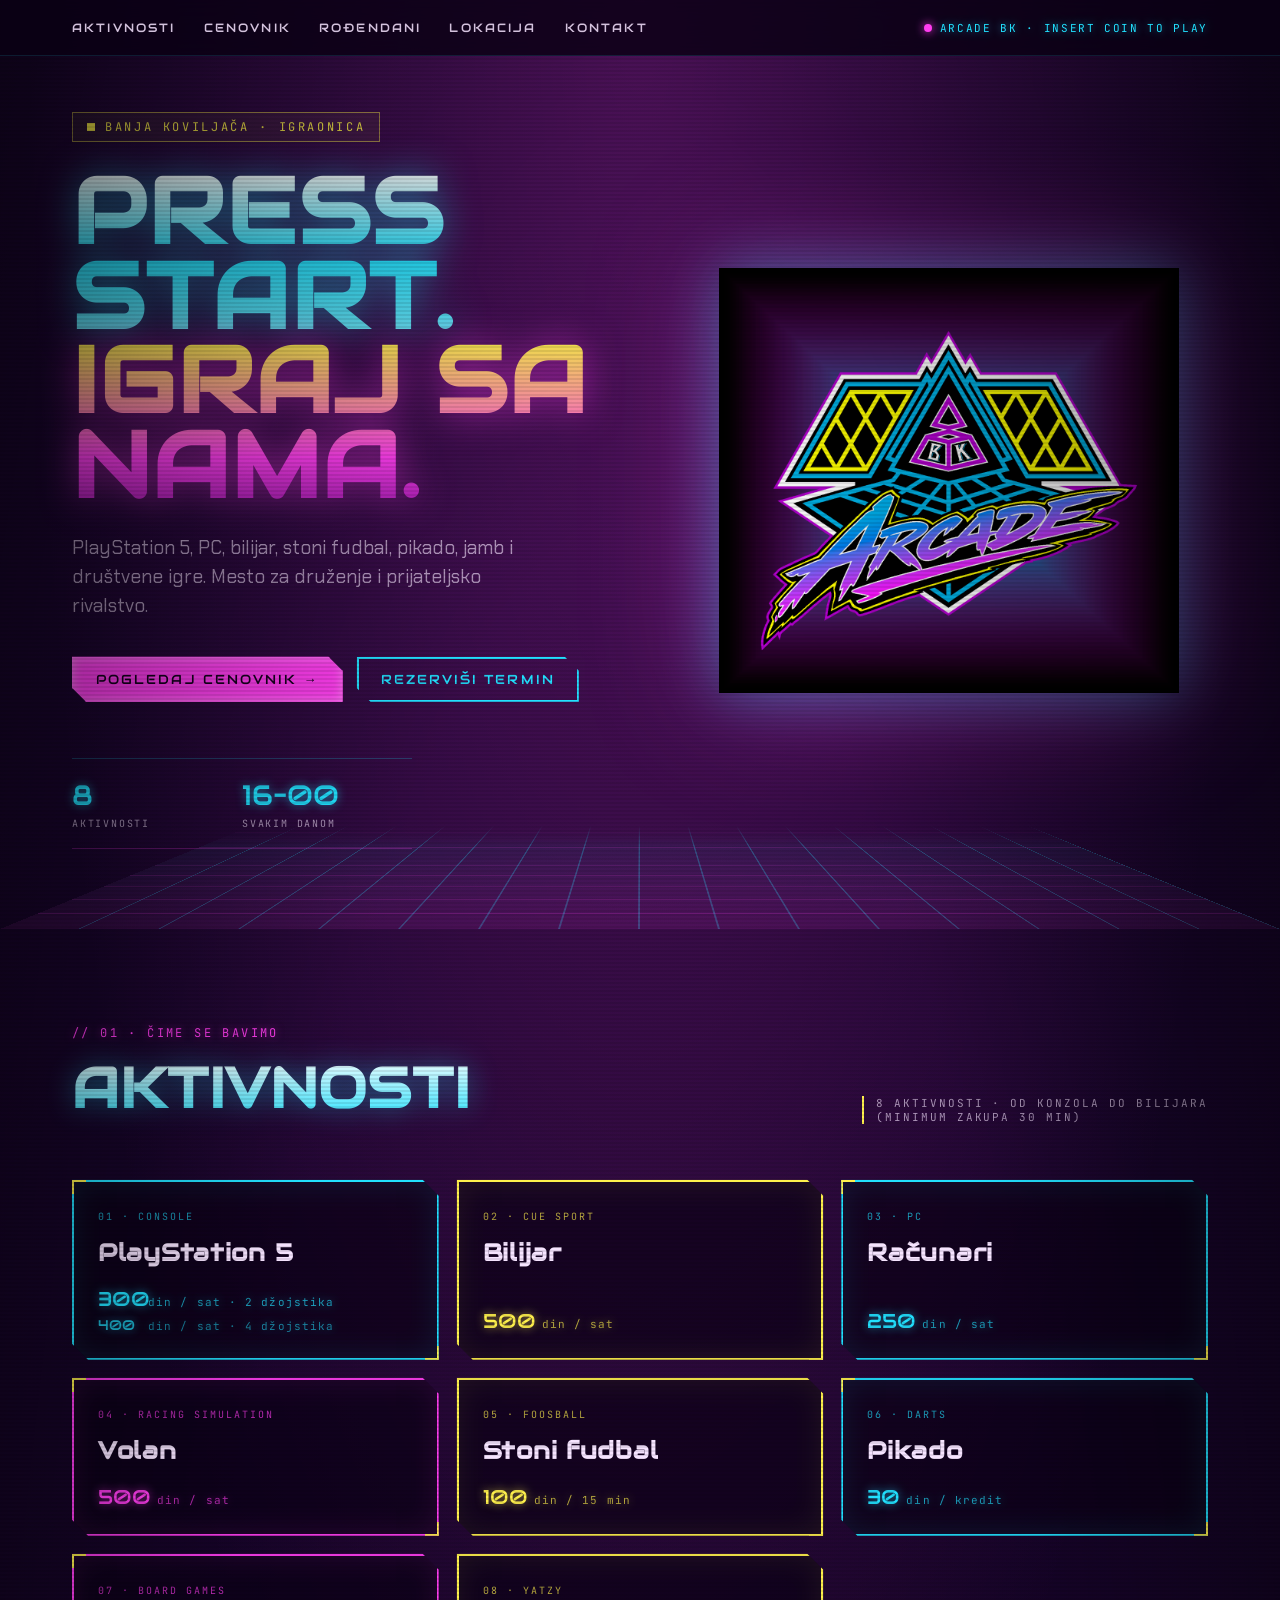
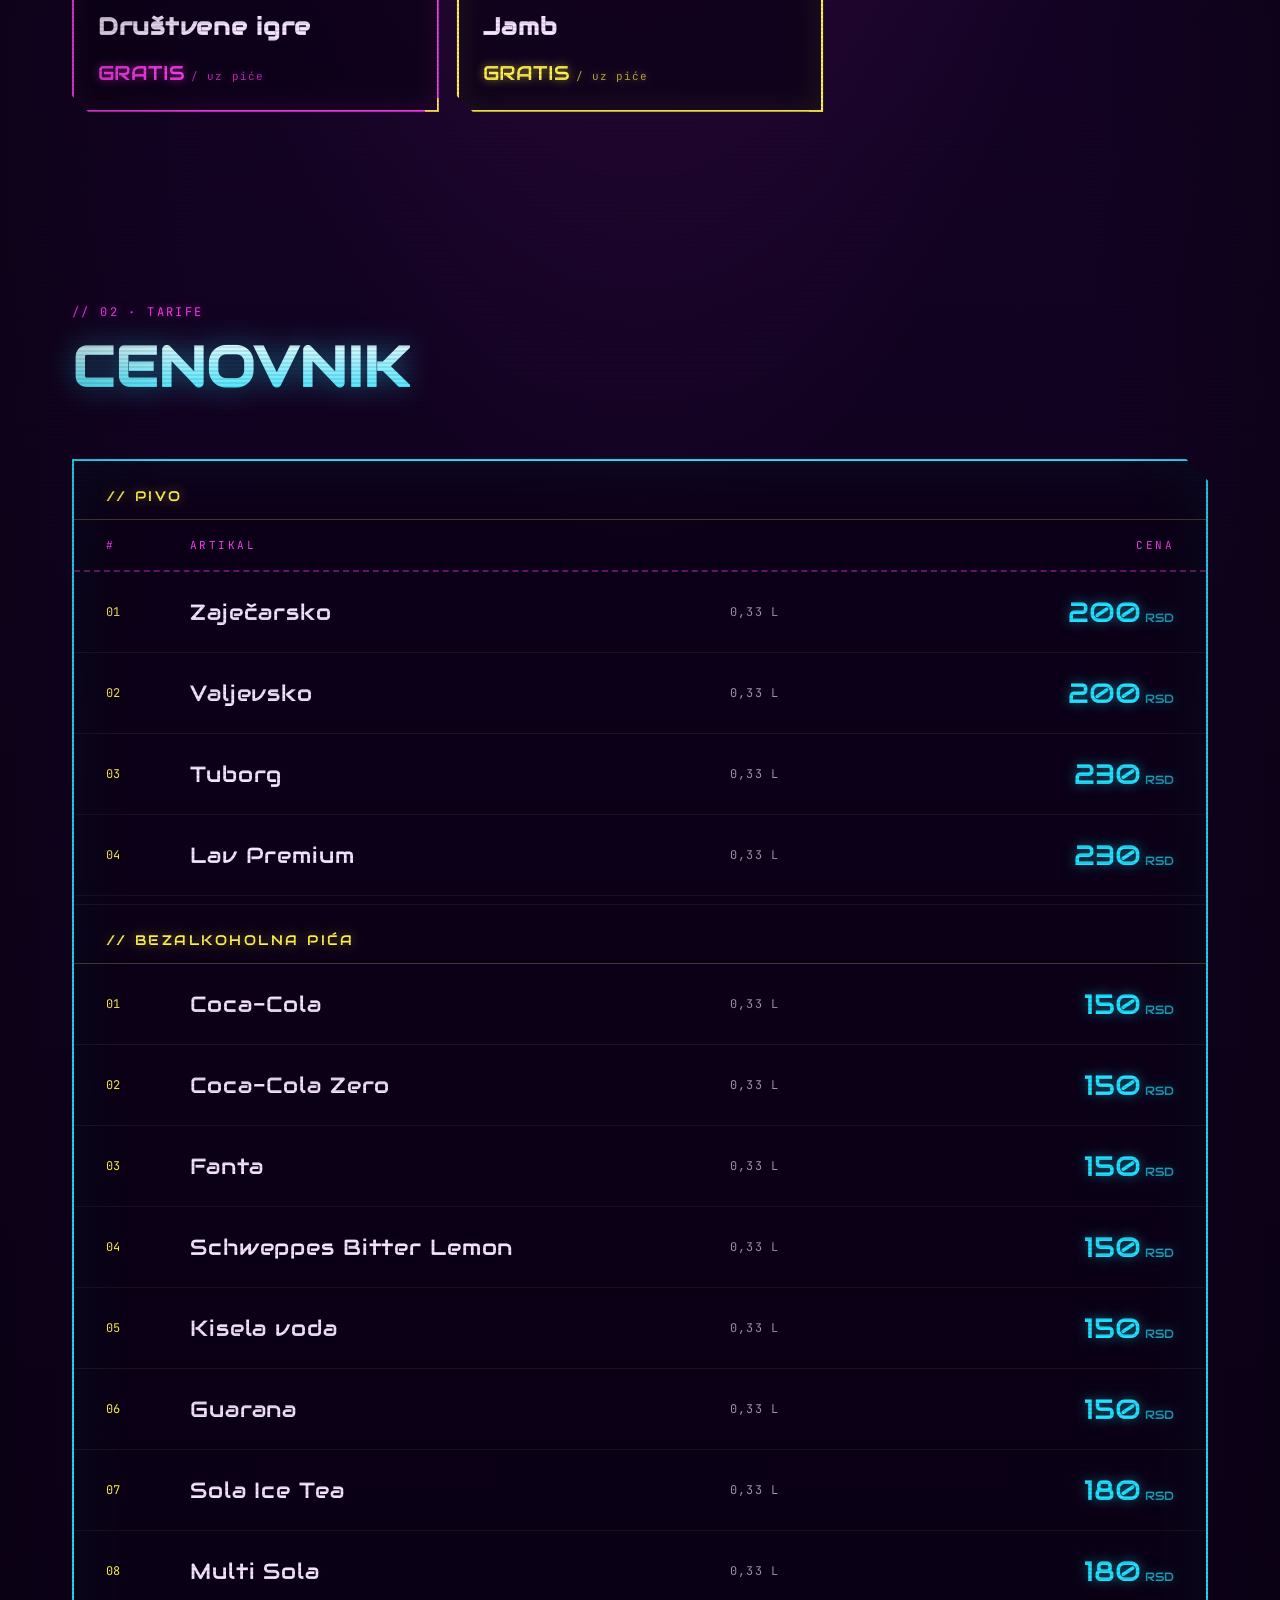
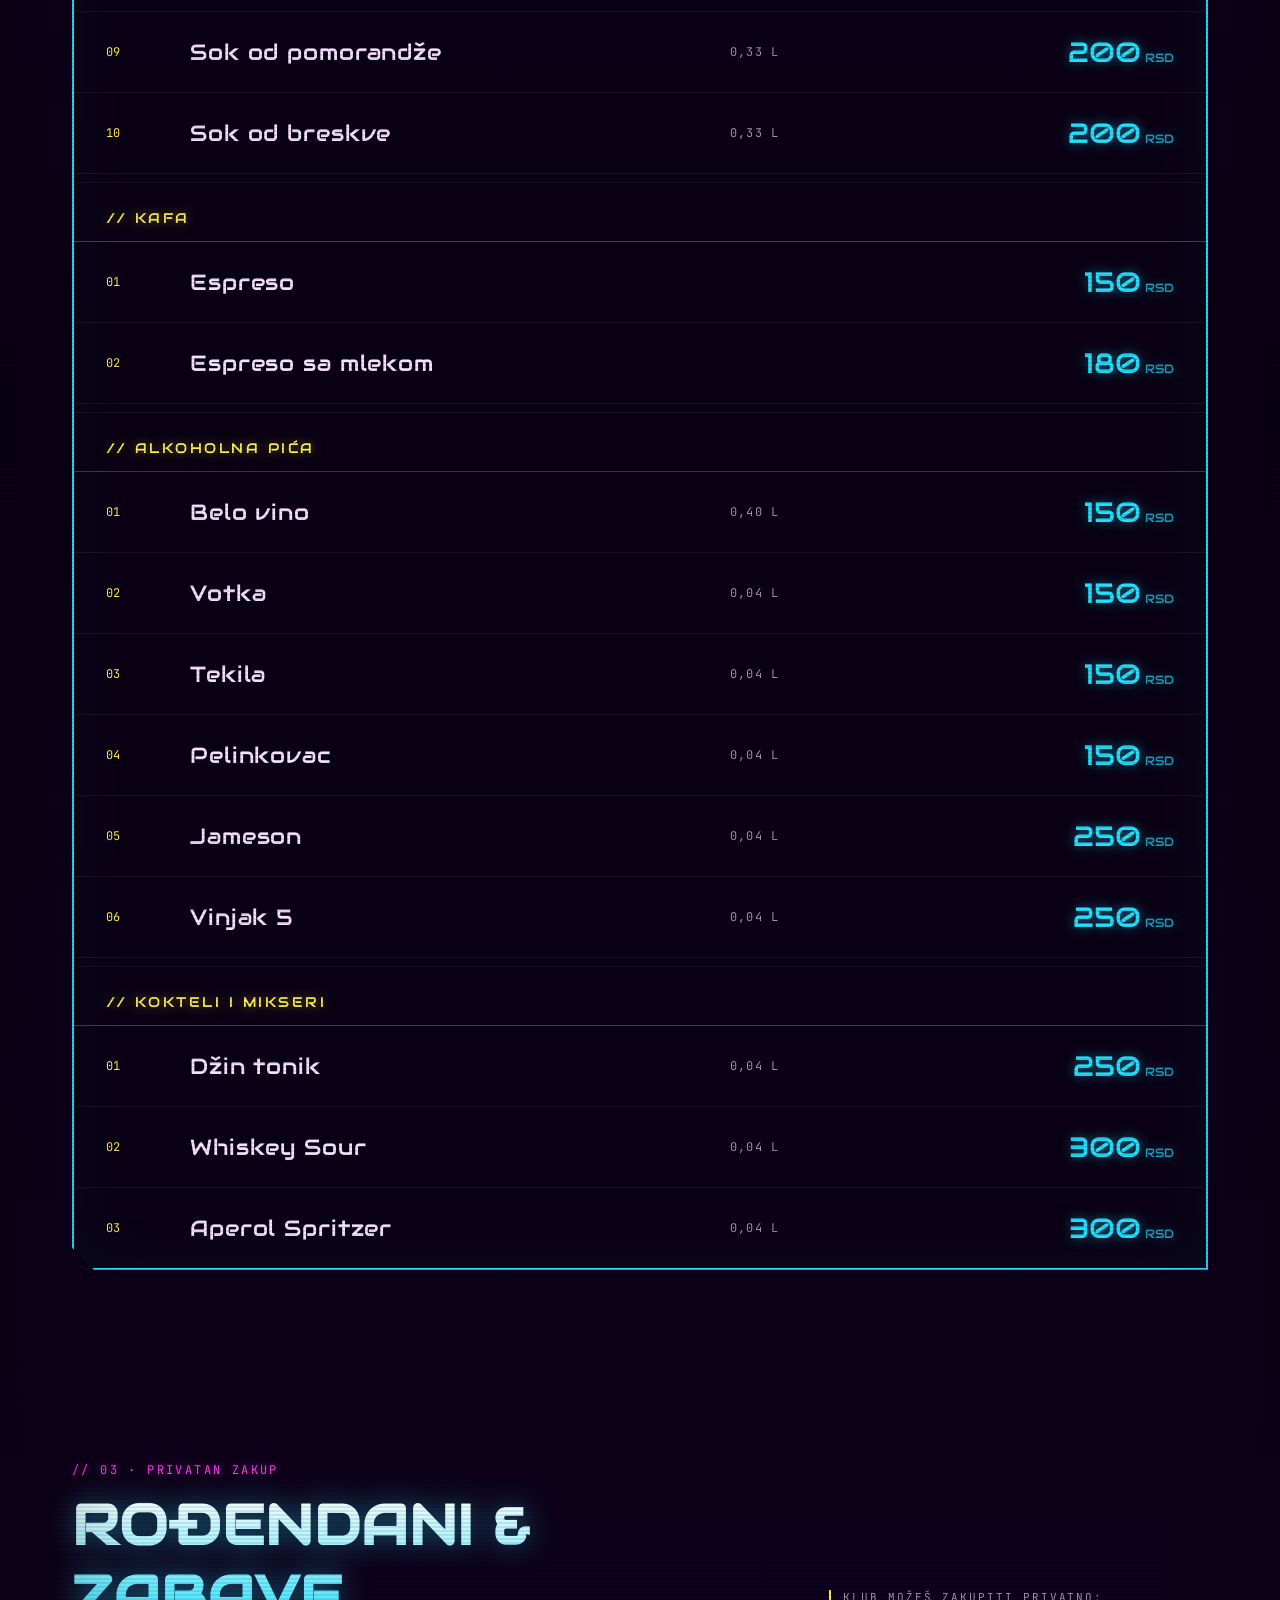
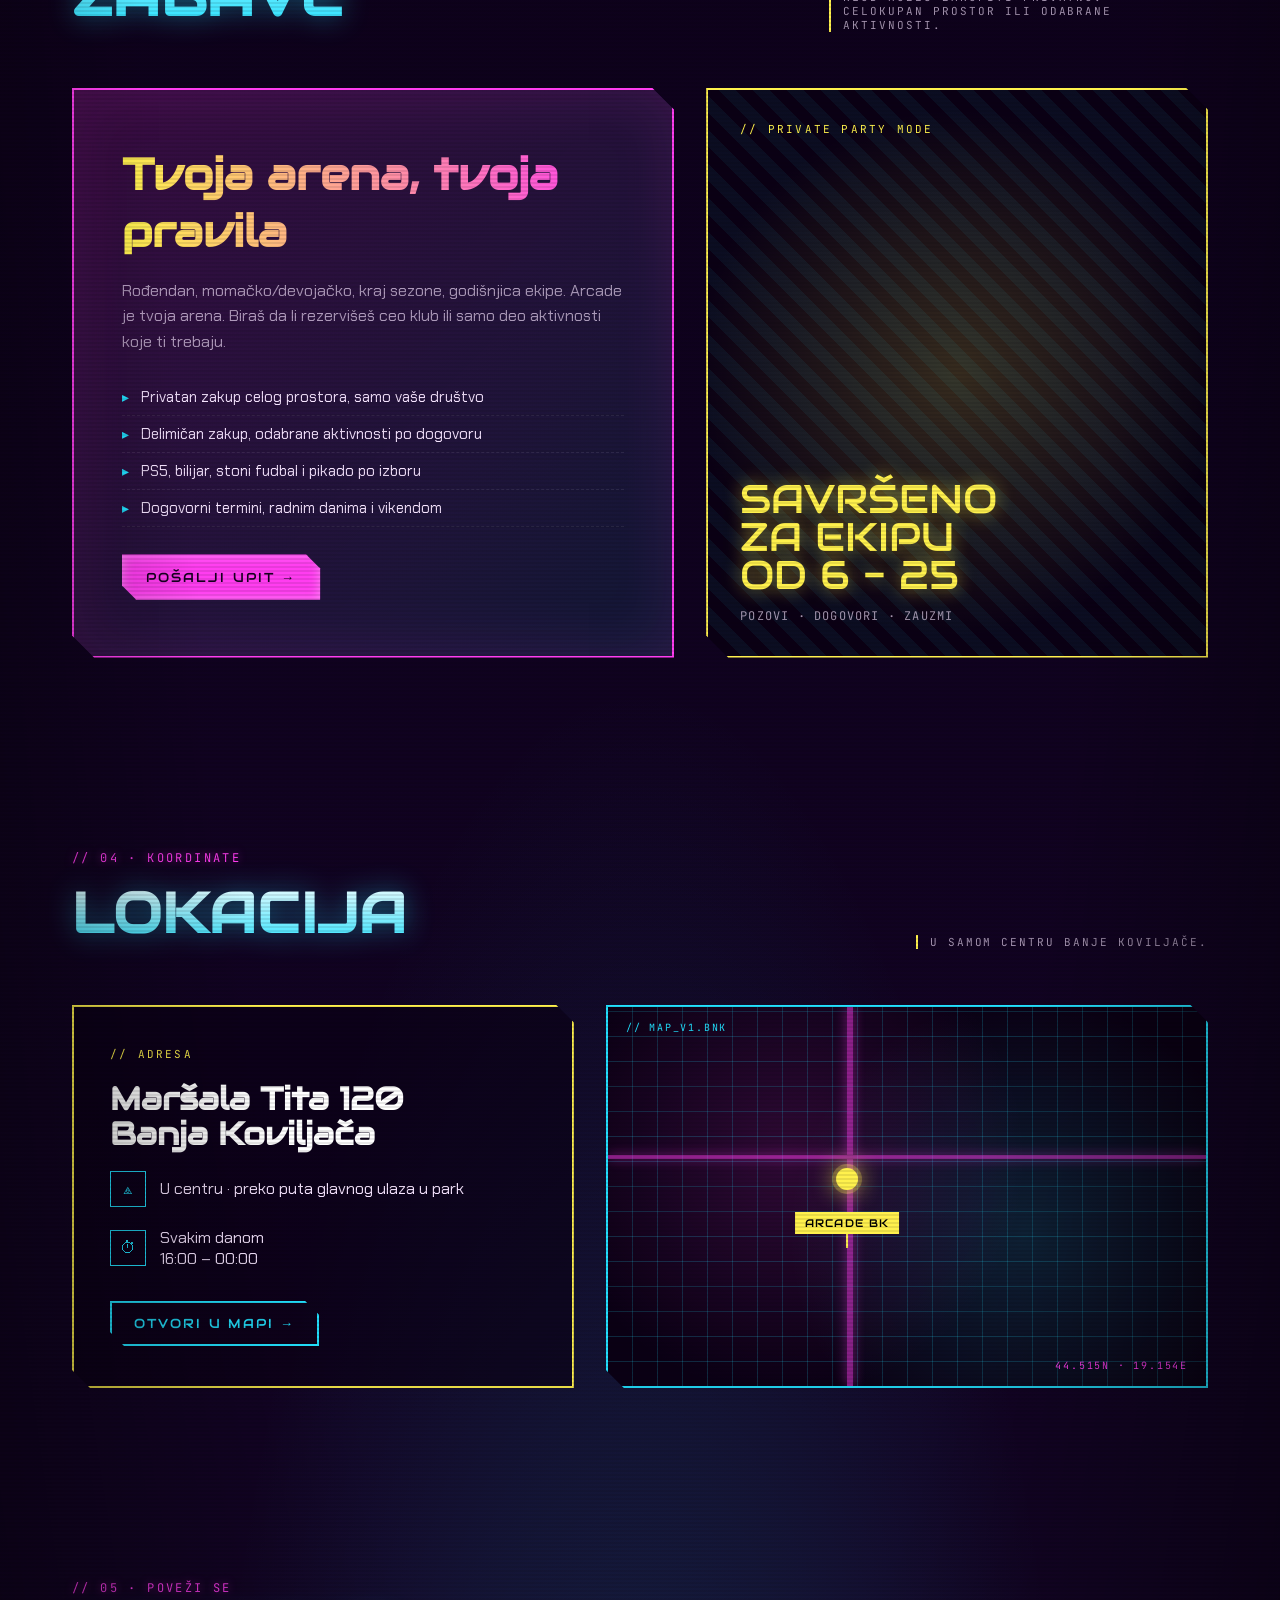
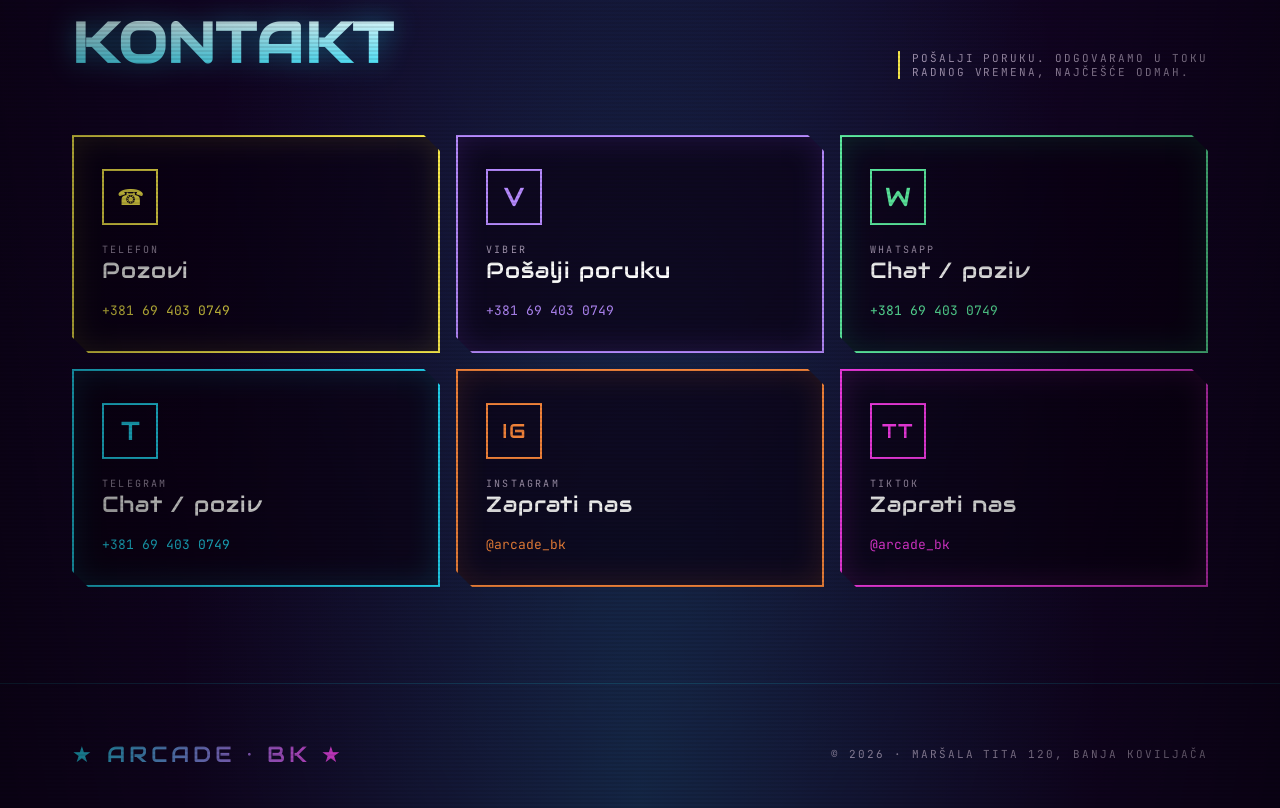
==== index.html @ 1542de02 "Promena na tablei cenovnik Vraceni prethodno skriveni <div>. Obirsan text iz diva." ====
<!doctype html>
<html lang="sr">
<head>
    <meta charset="utf-8">
    <title>Arcade BK · Klub i igraonica · Banja Koviljača</title>
    <meta name="viewport" content="width=device-width,initial-scale=1">
    <meta name="description" content="Arcade BK, klub i igraonica u Banji Koviljači. PlayStation 5, PC, bilijar, stoni fudbal, pikado, jamb i društvene igre. Maršala Tita 120.">
    <link rel="canonical" href="https://arcadebk.rs/">
    <link rel="icon" type="image/png" href="assets/logo.png">
    <meta property="og:type" content="website">
    <meta property="og:locale" content="sr_RS">
    <meta property="og:site_name" content="Arcade BK">
    <meta property="og:url" content="https://arcadebk.rs/">
    <meta property="og:title" content="Arcade BK · Klub i igraonica · Banja Koviljača">
    <meta property="og:description" content="Arcade BK, klub i igraonica u Banji Koviljači. PlayStation 5, PC, bilijar, stoni fudbal, pikado, jamb i društvene igre. Maršala Tita 120.">
    <meta property="og:image" content="https://arcadebk.rs/assets/og-preview.jpg">
    <meta property="og:image:width" content="1200">
    <meta property="og:image:height" content="630">
    <meta property="og:image:alt" content="Arcade BK logo na retrowave pozadini">
    <meta name="twitter:card" content="summary_large_image">
    <script type="application/ld+json">
    {
        "@context": "https://schema.org",
        "@type": "EntertainmentBusiness",
        "@id": "https://arcadebk.rs/#business",
        "name": "Arcade BK",
        "description": "Klub i igraonica u Banji Koviljači sa PlayStation 5 i PC računarima, bilijarom, stonim fudbalom, pikadom, jambom i društvenim igrama.",
        "url": "https://arcadebk.rs/",
        "logo": "https://arcadebk.rs/assets/logo.png",
        "image": "https://arcadebk.rs/assets/logo.png",
        "telephone": "+381694030749",
        "currenciesAccepted": "RSD",
        "address": {
            "@type": "PostalAddress",
            "streetAddress": "Maršala Tita 120",
            "addressLocality": "Banja Koviljača",
            "addressCountry": "RS"
        },
        "openingHoursSpecification": {
            "@type": "OpeningHoursSpecification",
            "dayOfWeek": [
                "Monday",
                "Tuesday",
                "Wednesday",
                "Thursday",
                "Friday",
                "Saturday",
                "Sunday"
            ],
            "opens": "16:00",
            "closes": "00:00"
        },
        "hasMap": "https://maps.google.com/?q=Maršala+Tita+120,+Banja+Koviljača,+Srbija",
        "sameAs": [
            "https://www.instagram.com/arcade_bk/",
            "https://www.tiktok.com/@arcade_bk"
        ]
    }
    </script>
    <link rel="preconnect" href="https://fonts.googleapis.com">
    <link rel="preconnect" href="https://fonts.gstatic.com" crossorigin>
    <link href="https://fonts.googleapis.com/css2?family=Audiowide&family=Chakra+Petch:wght@400;500;600;700&family=JetBrains+Mono:wght@400;500;600&display=swap" rel="stylesheet">
    <link rel="stylesheet" href="styles.css">
</head>
<body>

<div class="topbar">
    <nav class="nav">
        <a href="#aktivnosti">Aktivnosti</a>
        <a href="#cenovnik">Cenovnik</a>
        <a href="#rodjendani">Rođendani</a>
        <a href="#lokacija">Lokacija</a>
        <a href="#kontakt">Kontakt</a>
    </nav>
    <div class="ticker"><span class="dot"></span>ARCADE BK · INSERT COIN TO PLAY</div>
</div>

<!-- HERO -->
<section class="hero">
    <div class="hero-grid"></div>

    <div class="hero-copy">
        <div class="eyebrow"><span class="blink"></span>Banja Koviljača · Igraonica</div>
        <h1 class="hero-title">
            <span class="l1">Press start.</span>
            <span class="l2">Igraj sa nama.</span>
        </h1>
        <p class="hero-sub">
            PlayStation 5, PC, bilijar, stoni fudbal, pikado, jamb i društvene igre. Mesto za druženje i prijateljsko rivalstvo.
        </p>
        <div class="cta-row">
            <a href="#cenovnik" class="btn btn-primary">Pogledaj cenovnik →</a>
            <a href="#kontakt" class="btn btn-ghost">Rezerviši termin</a>
        </div>
        <div class="hero-stats">
            <div>
                <div class="stat-num">8</div>
                <div class="stat-lbl">Aktivnosti</div>
            </div>
            <div>
                <div class="stat-num">16–00</div>
                <div class="stat-lbl">Svakim danom</div>
            </div>
        </div>
    </div>

    <div class="hero-logo-wrap">
        <img src="assets/logo.png" alt="Arcade BK">
    </div>
</section>

<!-- AKTIVNOSTI -->
<section class="section" id="aktivnosti">
    <div class="section-head">
        <div>
            <div class="section-num">// 01 · ČIME SE BAVIMO</div>
            <h2 class="section-title">Aktivnosti</h2>
        </div>
        <div class="section-tag">
            8 aktivnosti · od konzola do bilijara<br>(minimum zakupa 30 min)
        </div>
    </div>

    <div class="activities">
        <div class="act-card cyan span-4">
            <span class="cor cor-tl"></span><span class="cor cor-br"></span>
            <div>
                <div class="badge">01 · Console</div>
                <h3>PlayStation 5</h3>
            </div>
            <div class="price price-options">
                <div><span class="amount">300</span><span class="cur">din / sat · 2 džojstika</span></div>
                <div class="alt"><span class="amount">400</span><span class="cur">din / sat · 4 džojstika</span></div>
            </div>
        </div>

        <div class="act-card yellow span-4">
            <span class="cor cor-tl"></span><span class="cor cor-br"></span>
            <div>
                <div class="badge">02 · Cue sport</div>
                <h3>Bilijar</h3>
            </div>
            <div class="price"><span>500</span><span class="cur">din / sat</span></div>
        </div>

        <div class="act-card cyan span-4">
            <span class="cor cor-tl"></span><span class="cor cor-br"></span>
            <div>
                <div class="badge">03 · PC</div>
                <h3>Računari</h3>
            </div>
            <div class="price"><span>250</span><span class="cur">din / sat</span></div>
        </div>

        <div class="act-card magenta span-4">
            <span class="cor cor-tl"></span><span class="cor cor-br"></span>
            <div>
                <div class="badge">04 · Racing simulation</div>
                <h3>Volan</h3>
            </div>
            <div class="price"><span>500</span><span class="cur">din / sat</span></div>
        </div>

        <div class="act-card yellow span-4">
            <span class="cor cor-tl"></span><span class="cor cor-br"></span>
            <div>
                <div class="badge">05 · Foosball</div>
                <h3>Stoni fudbal</h3>
            </div>
            <div class="price"><span>100</span><span class="cur">din / 15 min</span></div>
        </div>

        <div class="act-card cyan span-4">
            <span class="cor cor-tl"></span><span class="cor cor-br"></span>
            <div>
                <div class="badge">06 · Darts</div>
                <h3>Pikado</h3>
            </div>
            <div class="price"><span>30</span><span class="cur">din / kredit</span></div>
        </div>

        <div class="act-card magenta span-4">
            <span class="cor cor-tl"></span><span class="cor cor-br"></span>
            <div>
                <div class="badge">07 · Board games</div>
                <h3>Društvene igre</h3>
            </div>
            <div class="price"><span>GRATIS</span><span class="cur">/ uz piće</span></div>
        </div>

        <div class="act-card yellow span-4">
            <span class="cor cor-tl"></span><span class="cor cor-br"></span>
            <div>
                <div class="badge">08 · Yatzy</div>
                <h3>Jamb</h3>
            </div>
            <div class="price"><span>GRATIS</span><span class="cur">/ uz piće</span></div>
        </div>
    </div>
</section>

<!-- CENOVNIK -->
<section class="section" id="cenovnik">
    <div class="section-head">
        <div>
            <div class="section-num">// 02 · TARIFE</div>
            <h2 class="section-title">Cenovnik</h2>
        </div>
    </div>

    <div class="pricelist">
        <div class="pl-group">// PIVO</div>
        <div class="pl-header">
            <div>#</div>
            <div>Artikal</div>
            <div></div>
            <div style="text-align:right">Cena</div>
        </div>
        <div class="pl-row">
            <div class="pl-id">01</div>
            <div class="pl-name">Zaječarsko</div>
            <div class="pl-meta">0,33 l</div>
            <div class="pl-price">200<span class="cur">RSD</span></div>
        </div>
        <div class="pl-row">
            <div class="pl-id">02</div>
            <div class="pl-name">Valjevsko</div>
            <div class="pl-meta">0,33 l</div>
            <div class="pl-price">200<span class="cur">RSD</span></div>
        </div>
        <div class="pl-row">
            <div class="pl-id">03</div>
            <div class="pl-name">Tuborg</div>
            <div class="pl-meta">0,33 l</div>
            <div class="pl-price">230<span class="cur">RSD</span></div>
        </div>
        <div class="pl-row">
            <div class="pl-id">04</div>
            <div class="pl-name">Lav Premium</div>
            <div class="pl-meta">0,33 l</div>
            <div class="pl-price">230<span class="cur">RSD</span></div>
        </div>

        <div class="pl-group">// BEZALKOHOLNA PIĆA</div>
        <div class="pl-row">
            <div class="pl-id">01</div>
            <div class="pl-name">Coca-Cola</div>
            <div class="pl-meta">0,33 l</div>
            <div class="pl-price">150<span class="cur">RSD</span></div>
        </div>
        <div class="pl-row">
            <div class="pl-id">02</div>
            <div class="pl-name">Coca-Cola Zero</div>
            <div class="pl-meta">0,33 l</div>
            <div class="pl-price">150<span class="cur">RSD</span></div>
        </div>
        <div class="pl-row">
            <div class="pl-id">03</div>
            <div class="pl-name">Fanta</div>
            <div class="pl-meta">0,33 l</div>
            <div class="pl-price">150<span class="cur">RSD</span></div>
        </div>
        <div class="pl-row">
            <div class="pl-id">04</div>
            <div class="pl-name">Schweppes Bitter Lemon</div>
            <div class="pl-meta">0,33 l</div>
            <div class="pl-price">150<span class="cur">RSD</span></div>
        </div>
        <div class="pl-row">
            <div class="pl-id">05</div>
            <div class="pl-name">Kisela voda</div>
            <div class="pl-meta">0,33 l</div>
            <div class="pl-price">150<span class="cur">RSD</span></div>
        </div>
        <div class="pl-row">
            <div class="pl-id">06</div>
            <div class="pl-name">Guarana</div>
            <div class="pl-meta">0,33 l</div>
            <div class="pl-price">150<span class="cur">RSD</span></div>
        </div>
        <div class="pl-row">
            <div class="pl-id">07</div>
            <div class="pl-name">Sola Ice Tea</div>
            <div class="pl-meta">0,33 l</div>
            <div class="pl-price">180<span class="cur">RSD</span></div>
        </div>
        <div class="pl-row">
            <div class="pl-id">08</div>
            <div class="pl-name">Multi Sola</div>
            <div class="pl-meta">0,33 l</div>
            <div class="pl-price">180<span class="cur">RSD</span></div>
        </div>
        <div class="pl-row">
            <div class="pl-id">09</div>
            <div class="pl-name">Sok od pomorandže</div>
            <div class="pl-meta">0,33 l</div>
            <div class="pl-price">200<span class="cur">RSD</span></div>
        </div>
        <div class="pl-row">
            <div class="pl-id">10</div>
            <div class="pl-name">Sok od breskve</div>
            <div class="pl-meta">0,33 l</div>
            <div class="pl-price">200<span class="cur">RSD</span></div>
        </div>

        <div class="pl-group">// KAFA</div>
        <div class="pl-row">
            <div class="pl-id">01</div>
            <div class="pl-name">Espreso</div>
            <div class="pl-meta"></div>
            <div class="pl-price">150<span class="cur">RSD</span></div>
        </div>
        <div class="pl-row">
            <div class="pl-id">02</div>
            <div class="pl-name">Espreso sa mlekom</div>
            <div class="pl-meta"></div>
            <div class="pl-price">180<span class="cur">RSD</span></div>
        </div>

        <div class="pl-group">// ALKOHOLNA PIĆA</div>
        <div class="pl-row">
            <div class="pl-id">01</div>
            <div class="pl-name">Belo vino</div>
            <div class="pl-meta">0,40 L</div>
            <div class="pl-price">150<span class="cur">RSD</span></div>
        </div>
        <div class="pl-row">
            <div class="pl-id">02</div>
            <div class="pl-name">Votka</div>
            <div class="pl-meta">0,04 L</div>
            <div class="pl-price">150<span class="cur">RSD</span></div>
        </div>
        <div class="pl-row">
            <div class="pl-id">03</div>
            <div class="pl-name">Tekila</div>
            <div class="pl-meta">0,04 L</div>
            <div class="pl-price">150<span class="cur">RSD</span></div>
        </div>
        <div class="pl-row">
            <div class="pl-id">04</div>
            <div class="pl-name">Pelinkovac</div>
            <div class="pl-meta">0,04 L</div>
            <div class="pl-price">150<span class="cur">RSD</span></div>
        </div>
        <div class="pl-row">
            <div class="pl-id">05</div>
            <div class="pl-name">Jameson</div>
            <div class="pl-meta">0,04 L</div>
            <div class="pl-price">250<span class="cur">RSD</span></div>
        </div>
        <div class="pl-row">
            <div class="pl-id">06</div>
            <div class="pl-name">Vinjak 5</div>
            <div class="pl-meta">0,04 L</div>
            <div class="pl-price">250<span class="cur">RSD</span></div>
        </div>

        <div class="pl-group">// KOKTELI I MIKSERI</div>
        <div class="pl-row">
            <div class="pl-id">01</div>
            <div class="pl-name">Džin tonik</div>
            <div class="pl-meta">0,04 L</div>
            <div class="pl-price">250<span class="cur">RSD</span></div>
        </div>
        <div class="pl-row">
            <div class="pl-id">02</div>
            <div class="pl-name">Whiskey Sour</div>
            <div class="pl-meta">0,04 L</div>
            <div class="pl-price">300<span class="cur">RSD</span></div>
        </div>
        <div class="pl-row">
            <div class="pl-id">03</div>
            <div class="pl-name">Aperol Spritzer</div>
            <div class="pl-meta">0,04 L</div>
            <div class="pl-price">300<span class="cur">RSD</span></div>
        </div>
    </div>
</section>

<!-- ROĐENDANI -->
<section class="section" id="rodjendani">
    <div class="section-head">
        <div>
            <div class="section-num">// 03 · PRIVATAN ZAKUP</div>
            <h2 class="section-title">Rođendani &amp; zabave</h2>
        </div>
        <div class="section-tag">
            Klub možeš zakupiti privatno:<br>celokupan prostor ili odabrane aktivnosti.
        </div>
    </div>

    <div class="bday">
        <div class="bday-card">
            <h3>Tvoja arena, tvoja pravila</h3>
            <p>
                Rođendan, momačko/devojačko, kraj sezone, godišnjica ekipe. Arcade je tvoja arena. Biraš da li rezervišeš ceo klub ili samo deo aktivnosti koje ti trebaju.
            </p>
            <ul>
                <li>Privatan zakup celog prostora, samo vaše društvo</li>
                <li>Delimičan zakup, odabrane aktivnosti po dogovoru</li>
                <li>PS5, bilijar, stoni fudbal i pikado po izboru</li>
                <li>Dogovorni termini, radnim danima i vikendom</li>
            </ul>
            <a href="#kontakt" class="btn btn-primary">Pošalji upit →</a>
        </div>
        <div class="bday-side">
            <div class="bday-poster">
                <div>
                    <div class="label">// PRIVATE PARTY MODE</div>
                </div>
                <div>
                    <div class="big">SAVRŠENO<br>ZA EKIPU<br>OD 6 - 25</div>
                    <div class="small" style="margin-top: 14px;">POZOVI · DOGOVORI · ZAUZMI</div>
                </div>
            </div>
        </div>
    </div>
</section>

<!-- LOKACIJA -->
<section class="section" id="lokacija">
    <div class="section-head">
        <div>
            <div class="section-num">// 04 · KOORDINATE</div>
            <h2 class="section-title">Lokacija</h2>
        </div>
        <div class="section-tag">
            U samom centru Banje Koviljače.
        </div>
    </div>

    <div class="map-wrap">
        <div class="addr-card">
            <div class="label">// ADRESA</div>
            <h3 class="big">Maršala Tita 120<br>Banja Koviljača</h3>
            <div class="row">
                <span class="ico">⟁</span>
                <span>U centru · preko puta glavnog ulaza u park</span>
            </div>
            <div class="row">
                <span class="ico">⏱</span>
                <span>Svakim danom<br>16:00 – 00:00</span>
            </div>
            <a class="btn btn-ghost" href="https://maps.google.com/?q=Maršala+Tita+120,+Banja+Koviljača,+Srbija" target="_blank" rel="noopener noreferrer" style="margin-top: 12px; align-self: flex-start;">Otvori u mapi →</a>
        </div>

        <div class="map-frame">
            <div class="grid-bg"></div>
            <div class="roads"></div>
            <div class="pin">
                <div class="dot"></div>
                <div class="lbl">ARCADE BK</div>
            </div>
            <div class="corner tl">// MAP_v1.bnk</div>
            <div class="corner br">44.515N · 19.154E</div>
        </div>
    </div>
</section>

<!-- KONTAKT -->
<section class="section" id="kontakt">
    <div class="section-head">
        <div>
            <div class="section-num">// 05 · POVEŽI SE</div>
            <h2 class="section-title">Kontakt</h2>
        </div>
        <div class="section-tag">
            Pošalji poruku. Odgovaramo u toku<br>radnog vremena, najčešće odmah.
        </div>
    </div>

    <div class="contact-grid">
        <a class="ct-card tel" href="tel:+381694030749">
            <div class="ico">☎</div>
            <div>
                <div class="label">Telefon</div>
                <div class="name">Pozovi</div>
            </div>
            <div class="handle">+381 69 403 0749</div>
        </a>
        <a class="ct-card viber" href="viber://chat?number=%2B381694030749">
            <div class="ico">V</div>
            <div>
                <div class="label">Viber</div>
                <div class="name">Pošalji poruku</div>
            </div>
            <div class="handle">+381 69 403 0749</div>
        </a>
        <a class="ct-card wapp" href="https://wa.me/381694030749" target="_blank" rel="noopener noreferrer">
            <div class="ico">W</div>
            <div>
                <div class="label">WhatsApp</div>
                <div class="name">Chat / poziv</div>
            </div>
            <div class="handle">+381 69 403 0749</div>
        </a>
        <a class="ct-card tg" href="https://t.me/+381694030749" target="_blank" rel="noopener noreferrer">
            <div class="ico">T</div>
            <div>
                <div class="label">Telegram</div>
                <div class="name">Chat / poziv</div>
            </div>
            <div class="handle">+381 69 403 0749</div>
        </a>
        <a class="ct-card ig" href="https://www.instagram.com/arcade_bk/" target="_blank" rel="noopener noreferrer">
            <div class="ico">IG</div>
            <div>
                <div class="label">Instagram</div>
                <div class="name">Zaprati nas</div>
            </div>
            <div class="handle">@arcade_bk</div>
        </a>
        <a class="ct-card tiktok" href="https://www.tiktok.com/@arcade_bk" target="_blank" rel="noopener noreferrer">
            <div class="ico">TT</div>
            <div>
                <div class="label">TikTok</div>
                <div class="name">Zaprati nas</div>
            </div>
            <div class="handle">@arcade_bk</div>
        </a>
    </div>
</section>

<!-- FOOTER -->
<footer class="footer">
    <div class="arcade">★ ARCADE · BK ★</div>
    <div>© 2026 · Maršala Tita 120, Banja Koviljača</div>
</footer>

</body>
</html>
---- styles.css ----
* { box-sizing: border-box; }
html, body { margin: 0; padding: 0; }
html { scroll-behavior: smooth; }
body {
    font-family: 'Chakra Petch', 'Rajdhani', system-ui, sans-serif;
    color: var(--ink);
    background: var(--purple-deep);
    position: relative;
    overflow-x: hidden;
    min-height: 100vh;
}
img { max-width: 100%; display: block; }
a { color: inherit; }

/* V1 - Full Retrowave CRT */
:root {
    color-scheme: dark;
    --cyan: #22e1ff;
    --magenta: #ff3df0;
    --yellow: #fff14d;
    --purple-deep: #0a0014;
    --purple-mid: #1c0533;
    --purple-glow: #2d0860;
    --ink: #f6e4ff;
    --ink-dim: rgba(246,228,255,0.65);
}

.display { font-family: 'Audiowide', 'Chakra Petch', sans-serif; letter-spacing: 0.04em; }
.mono { font-family: 'JetBrains Mono', 'IBM Plex Mono', ui-monospace, monospace; }

/* Page-wide neon backdrop: gradient sun + perspective grid */
body::before {
    content: '';
    position: absolute; inset: 0;
    background:
            radial-gradient(ellipse 80% 50% at 50% 0%, rgba(255,61,240,0.25), transparent 60%),
            radial-gradient(ellipse 60% 40% at 50% 100%, rgba(34,225,255,0.18), transparent 60%),
            linear-gradient(180deg, #1c0533 0%, #0a0014 50%, #15042a 100%);
    pointer-events: none;
    z-index: 0;
}

/* CRT scanlines overlay */
body::after {
    content: '';
    position: absolute; inset: 0;
    background:
            repeating-linear-gradient(180deg, rgba(0,0,0,0) 0px, rgba(0,0,0,0) 2px, rgba(0,0,0,0.18) 3px, rgba(0,0,0,0) 4px),
            radial-gradient(ellipse at center, transparent 60%, rgba(0,0,0,0.55) 100%);
    pointer-events: none;
    z-index: 50;
    mix-blend-mode: multiply;
}

body > * { position: relative; z-index: 1; }

/* ----- Hero ----- */
.hero {
    min-height: 920px;
    padding: 112px 72px 80px;
    display: grid;
    grid-template-columns: 1.1fr 1fr;
    gap: 48px;
    align-items: center;
    position: relative;
}
.hero-grid {
    position: absolute;
    left: 0; right: 0; bottom: 0;
    height: 320px;
    background:
            linear-gradient(180deg, transparent 0%, rgba(34,225,255,0.05) 30%, rgba(255,61,240,0.10) 100%),
            repeating-linear-gradient(90deg, transparent 0px, transparent 78px, rgba(34,225,255,0.55) 79px, transparent 80px),
            repeating-linear-gradient(0deg, transparent 0px, transparent 30px, rgba(255,61,240,0.35) 31px, transparent 32px);
    transform: perspective(420px) rotateX(58deg);
    transform-origin: 50% 100%;
    mask: linear-gradient(180deg, transparent 0%, black 30%, black 100%);
    pointer-events: none;
}
.topbar {
    position: fixed; top: 0; left: 0; right: 0;
    display: flex; justify-content: space-between; align-items: center;
    padding: 20px 72px;
    z-index: 100;
    background: rgba(10,0,20,0.82);
    backdrop-filter: blur(12px);
    -webkit-backdrop-filter: blur(12px);
    border-bottom: 1px solid rgba(34,225,255,0.12);
}
.topbar .nav {
    display: flex; gap: 28px;
    font-family: 'Audiowide', sans-serif;
    font-size: 12px; letter-spacing: 0.18em;
    text-transform: uppercase;
}
.topbar .nav a { color: var(--ink); text-decoration: none; opacity: 0.85; }
.topbar .nav a:hover { color: var(--cyan); text-shadow: 0 0 8px var(--cyan); }
.topbar .ticker {
    font-family: 'JetBrains Mono', monospace;
    font-size: 11px;
    color: var(--cyan);
    letter-spacing: 0.15em;
    text-shadow: 0 0 8px rgba(34,225,255,0.6);
}
.topbar .ticker .dot {
    display: inline-block; width: 8px; height: 8px;
    background: #ff3df0; border-radius: 50%; margin-right: 8px;
    box-shadow: 0 0 10px #ff3df0;
}

.hero-copy { max-width: 560px; }
.eyebrow {
    display: inline-flex; align-items: center; gap: 10px;
    font-family: 'JetBrains Mono', monospace;
    font-size: 12px; letter-spacing: 0.22em; text-transform: uppercase;
    color: var(--yellow);
    border: 1px solid rgba(255,241,77,0.5);
    padding: 6px 14px;
    margin-bottom: 28px;
    background: rgba(255,241,77,0.06);
}
.eyebrow .blink { width: 8px; height: 8px; background: var(--yellow); animation: blink 1.2s steps(2) infinite; }
@keyframes blink { 50% { opacity: 0; } }

h1.hero-title {
    font-family: 'Audiowide', sans-serif;
    font-size: 92px;
    line-height: 0.92;
    letter-spacing: 0.02em;
    margin: 0 0 24px;
    text-transform: uppercase;
}
h1.hero-title .l1 {
    display: block;
    background: linear-gradient(180deg, #fff 0%, var(--cyan) 50%, #6ee7f9 100%);
    -webkit-background-clip: text; background-clip: text; color: transparent;
    filter: drop-shadow(0 0 18px rgba(34,225,255,0.55));
}
h1.hero-title .l2 {
    display: block;
    background: linear-gradient(180deg, var(--yellow) 0%, var(--magenta) 70%, #a21caf 100%);
    -webkit-background-clip: text; background-clip: text; color: transparent;
    filter: drop-shadow(0 0 18px rgba(255,61,240,0.55));
}

.hero-sub {
    font-size: 19px; line-height: 1.55; color: var(--ink-dim);
    margin: 0 0 36px;
    max-width: 460px;
}

.cta-row { display: flex; gap: 14px; flex-wrap: wrap; }
.btn {
    display: inline-flex; align-items: center; gap: 10px;
    padding: 14px 24px;
    font-family: 'Audiowide', sans-serif;
    font-size: 13px; letter-spacing: 0.16em; text-transform: uppercase;
    text-decoration: none;
    cursor: pointer; border: 0;
    transition: transform 0.15s, box-shadow 0.2s;
}
.btn-primary {
    background: var(--magenta); color: #16001f;
    box-shadow: 0 0 0 2px var(--magenta), 0 0 24px rgba(255,61,240,0.65), inset 0 0 12px rgba(255,255,255,0.4);
    clip-path: polygon(0 0, calc(100% - 14px) 0, 100% 14px, 100% 100%, 14px 100%, 0 calc(100% - 14px));
}
.btn-ghost {
    background: transparent; color: var(--cyan);
    box-shadow: inset 0 0 0 2px var(--cyan), 0 0 12px rgba(34,225,255,0.3);
    clip-path: polygon(0 0, calc(100% - 14px) 0, 100% 14px, 100% 100%, 14px 100%, 0 calc(100% - 14px));
}
.btn:hover { transform: translateY(-2px); }

.hero-stats {
    margin-top: 56px;
    display: grid; grid-template-columns: repeat(2, 1fr);
    gap: 0;
    border-top: 1px solid rgba(34,225,255,0.25);
    border-bottom: 1px solid rgba(255,61,240,0.25);
    padding: 18px 0;
    max-width: 340px;
}
.hero-stats .stat-num {
    font-family: 'Audiowide', sans-serif;
    font-size: 28px; color: var(--cyan);
    text-shadow: 0 0 10px rgba(34,225,255,0.6);
}
.hero-stats .stat-lbl {
    font-family: 'JetBrains Mono', monospace;
    font-size: 10px; letter-spacing: 0.18em; text-transform: uppercase;
    color: var(--ink-dim); margin-top: 4px;
}

.hero-logo-wrap {
    position: relative;
    display: flex; align-items: center; justify-content: center;
}
.hero-logo-wrap::before {
    content: '';
    position: absolute; inset: 10%;
    background: radial-gradient(circle, rgba(255,61,240,0.5) 0%, transparent 65%);
    filter: blur(40px);
    z-index: -1;
}
.hero-logo-wrap img {
    width: 100%; max-width: 460px; height: auto;
    filter: drop-shadow(0 0 30px rgba(34,225,255,0.4)) drop-shadow(0 0 60px rgba(255,61,240,0.4));
}

/* ----- Section header ----- */
.section { padding: 96px 72px; position: relative; scroll-margin-top: 72px; }
.section-head { margin-bottom: 56px; display: flex; align-items: end; justify-content: space-between; gap: 32px; }
.section-num {
    font-family: 'JetBrains Mono', monospace;
    font-size: 12px; color: var(--magenta);
    letter-spacing: 0.2em; text-transform: uppercase;
    margin-bottom: 12px;
    text-shadow: 0 0 8px rgba(255,61,240,0.5);
}
h2.section-title {
    font-family: 'Audiowide', sans-serif;
    font-size: 56px; margin: 0; letter-spacing: 0.02em;
    text-transform: uppercase;
    background: linear-gradient(180deg, #fff 0%, var(--cyan) 100%);
    -webkit-background-clip: text; background-clip: text; color: transparent;
    filter: drop-shadow(0 0 14px rgba(34,225,255,0.45));
}
.section-tag {
    font-family: 'JetBrains Mono', monospace;
    font-size: 11px; color: var(--ink-dim);
    letter-spacing: 0.18em; text-transform: uppercase;
    border-left: 2px solid var(--yellow); padding-left: 12px;
}

/* ----- Activities grid ----- */
.activities {
    display: grid;
    grid-template-columns: repeat(12, 1fr);
    gap: 18px;
}
.act-card {
    position: relative;
    border: 2px solid;
    padding: 28px 24px 24px;
    background: rgba(10,0,20,0.65);
    min-height: 150px;
    display: flex; flex-direction: column; justify-content: space-between;
    clip-path: polygon(0 0, calc(100% - 16px) 0, 100% 16px, 100% 100%, 16px 100%, 0 calc(100% - 16px));
    transition: transform 0.2s, box-shadow 0.2s;
}
.act-card:hover { transform: translateY(-4px); }
.act-card.cyan { border-color: var(--cyan); box-shadow: 0 0 0 1px rgba(34,225,255,0.25), inset 0 0 30px rgba(34,225,255,0.1); }
.act-card.magenta { border-color: var(--magenta); box-shadow: 0 0 0 1px rgba(255,61,240,0.25), inset 0 0 30px rgba(255,61,240,0.1); }
.act-card.yellow { border-color: var(--yellow); box-shadow: 0 0 0 1px rgba(255,241,77,0.25), inset 0 0 30px rgba(255,241,77,0.08); }
.act-card .badge {
    font-family: 'JetBrains Mono', monospace;
    font-size: 10px; letter-spacing: 0.2em; text-transform: uppercase;
    opacity: 0.7; margin-bottom: 14px;
}
.act-card.cyan .badge { color: var(--cyan); }
.act-card.magenta .badge { color: var(--magenta); }
.act-card.yellow .badge { color: var(--yellow); }
.act-card h3 {
    font-family: 'Audiowide', sans-serif;
    font-size: 24px; margin: 0;
    letter-spacing: 0.03em;
}
.act-card .price {
    margin-top: 18px;
    font-family: 'Audiowide', sans-serif;
    font-size: 20px;
    display: flex; align-items: baseline; gap: 6px;
}
.act-card .price .cur { font-size: 11px; opacity: 0.7; font-family: 'JetBrains Mono', monospace; letter-spacing: 0.1em; }
.act-card .price-options { display: block; }
.act-card .price-options > div {
    display: grid;
    grid-template-columns: 44px 1fr;
    align-items: baseline;
    gap: 6px;
}
.act-card .price-options .alt { margin-top: 4px; font-size: 14px; opacity: 0.82; }
.act-card.cyan .price { color: var(--cyan); text-shadow: 0 0 10px rgba(34,225,255,0.6); }
.act-card.magenta .price { color: var(--magenta); text-shadow: 0 0 10px rgba(255,61,240,0.6); }
.act-card.yellow .price { color: var(--yellow); text-shadow: 0 0 10px rgba(255,241,77,0.6); }

.act-card .cor {
    position: absolute;
    width: 14px; height: 14px;
}
.act-card .cor-tl { top: -2px; left: -2px; border-top: 2px solid var(--yellow); border-left: 2px solid var(--yellow); }
.act-card .cor-br { bottom: -2px; right: -2px; border-bottom: 2px solid var(--yellow); border-right: 2px solid var(--yellow); }

/* span sizes */
.span-3 { grid-column: span 3; }
.span-4 { grid-column: span 4; }
.span-6 { grid-column: span 6; }

/* ----- Pricelist ----- */
.pricelist {
    background: rgba(10,0,20,0.6);
    border: 2px solid var(--cyan);
    box-shadow: 0 0 30px rgba(34,225,255,0.18), inset 0 0 60px rgba(34,225,255,0.06);
    padding: 0;
    clip-path: polygon(0 0, calc(100% - 22px) 0, 100% 22px, 100% 100%, 22px 100%, 0 calc(100% - 22px));
}
.pl-group {
    font-family: 'Audiowide', sans-serif;
    font-size: 14px; letter-spacing: 0.18em; text-transform: uppercase;
    color: var(--yellow);
    text-shadow: 0 0 12px rgba(255,241,77,0.45);
    padding: 26px 32px 14px;
    border-bottom: 1px solid rgba(255,241,77,0.25);
}
.pl-row + .pl-group { border-top: 1px solid rgba(255,255,255,0.06); margin-top: 8px; }
.pl-header {
    display: grid; grid-template-columns: 60px 1fr 220px 200px;
    gap: 24px; padding: 18px 32px;
    border-bottom: 2px dashed rgba(255,61,240,0.4);
    font-family: 'JetBrains Mono', monospace;
    font-size: 11px; letter-spacing: 0.22em; text-transform: uppercase;
    color: var(--magenta);
}
.pl-row {
    display: grid; grid-template-columns: 60px 1fr 220px 200px;
    gap: 24px; padding: 22px 32px;
    align-items: center;
    border-bottom: 1px solid rgba(255,255,255,0.06);
}
.pl-row:last-child { border-bottom: 0; }
.pl-row .pl-id {
    font-family: 'JetBrains Mono', monospace;
    font-size: 12px; color: var(--yellow);
}
.pl-row .pl-name {
    font-family: 'Audiowide', sans-serif;
    font-size: 22px; letter-spacing: 0.04em;
}
.pl-row .pl-meta {
    font-family: 'JetBrains Mono', monospace;
    font-size: 12px; color: var(--ink-dim); letter-spacing: 0.1em; text-transform: uppercase;
}
.pl-row .pl-price {
    font-family: 'Audiowide', sans-serif;
    font-size: 28px; color: var(--cyan); text-align: right;
    text-shadow: 0 0 12px rgba(34,225,255,0.5);
}
.pl-row .pl-price .cur { font-size: 12px; opacity: 0.7; margin-left: 4px; }

/* ----- Birthdays ----- */
.bday {
    display: grid; grid-template-columns: 1.2fr 1fr; gap: 32px;
    align-items: stretch;
}
.bday-card {
    background: linear-gradient(135deg, rgba(255,61,240,0.18), rgba(34,225,255,0.10));
    border: 2px solid var(--magenta);
    padding: 56px 48px;
    position: relative;
    clip-path: polygon(0 0, calc(100% - 22px) 0, 100% 22px, 100% 100%, 22px 100%, 0 calc(100% - 22px));
    box-shadow: inset 0 0 60px rgba(255,61,240,0.12);
}
.bday-card h3 {
    font-family: 'Audiowide', sans-serif;
    font-size: 44px; margin: 0 0 18px;
    background: linear-gradient(90deg, var(--yellow), var(--magenta));
    -webkit-background-clip: text; background-clip: text; color: transparent;
}
.bday-card p { font-size: 16px; line-height: 1.6; color: var(--ink-dim); margin: 0 0 24px; }
.bday-card ul { list-style: none; padding: 0; margin: 0 0 28px; }
.bday-card li {
    font-family: 'Chakra Petch', sans-serif;
    font-size: 15px; padding: 8px 0;
    border-bottom: 1px dashed rgba(255,255,255,0.08);
    display: flex; align-items: center; gap: 12px;
}
.bday-card li::before {
    content: '▸'; color: var(--cyan); font-size: 14px;
}
.bday-side {
    display: flex; flex-direction: column; gap: 16px;
}
.bday-poster {
    flex: 1;
    background:
            repeating-linear-gradient(45deg, rgba(34,225,255,0.06) 0 12px, transparent 12px 24px),
            radial-gradient(circle at 50% 50%, rgba(255,241,77,0.18), transparent 70%),
            #0a0014;
    border: 2px solid var(--yellow);
    padding: 32px;
    display: flex; flex-direction: column; justify-content: space-between;
    clip-path: polygon(0 0, calc(100% - 22px) 0, 100% 22px, 100% 100%, 22px 100%, 0 calc(100% - 22px));
    min-height: 280px;
}
.bday-poster .label {
    font-family: 'JetBrains Mono', monospace;
    font-size: 11px; color: var(--yellow); letter-spacing: 0.2em; text-transform: uppercase;
}
.bday-poster .big {
    font-family: 'Audiowide', sans-serif;
    font-size: 40px; line-height: 0.95;
    color: var(--yellow);
    text-shadow: 0 0 18px rgba(255,241,77,0.6);
}
.bday-poster .small {
    font-family: 'JetBrains Mono', monospace;
    font-size: 12px; color: var(--ink-dim); letter-spacing: 0.1em;
}

/* ----- Map ----- */
.map-wrap {
    display: grid; grid-template-columns: 1fr 1.2fr; gap: 32px;
}
.addr-card {
    background: rgba(10,0,20,0.6);
    border: 2px solid var(--yellow);
    padding: 40px 36px;
    clip-path: polygon(0 0, calc(100% - 18px) 0, 100% 18px, 100% 100%, 18px 100%, 0 calc(100% - 18px));
    display: flex; flex-direction: column; gap: 20px;
}
.addr-card .label {
    font-family: 'JetBrains Mono', monospace;
    font-size: 11px; color: var(--yellow); letter-spacing: 0.2em; text-transform: uppercase;
}
.addr-card .big {
    font-family: 'Audiowide', sans-serif;
    font-size: 32px; line-height: 1.1; margin: 0;
    color: #fff;
}
.addr-card .row {
    display: flex; align-items: center; gap: 14px;
    font-family: 'Chakra Petch', sans-serif;
    font-size: 16px; color: var(--ink);
}
.addr-card .row .ico {
    width: 36px; height: 36px;
    border: 1.5px solid var(--cyan);
    display: flex; align-items: center; justify-content: center;
    color: var(--cyan);
    flex-shrink: 0;
}

.map-frame {
    position: relative;
    border: 2px solid var(--cyan);
    min-height: 380px;
    background:
            radial-gradient(circle at 30% 40%, rgba(255,61,240,0.15), transparent 50%),
            radial-gradient(circle at 70% 60%, rgba(34,225,255,0.15), transparent 50%),
            #0a0014;
    clip-path: polygon(0 0, calc(100% - 18px) 0, 100% 18px, 100% 100%, 18px 100%, 0 calc(100% - 18px));
    overflow: hidden;
}
.map-frame .grid-bg {
    position: absolute; inset: 0;
    background:
            repeating-linear-gradient(0deg, transparent 0 24px, rgba(34,225,255,0.18) 24px 25px),
            repeating-linear-gradient(90deg, transparent 0 24px, rgba(34,225,255,0.18) 24px 25px);
}
.map-frame .roads {
    position: absolute; inset: 0;
    background:
            linear-gradient(90deg, transparent 0 40%, var(--magenta) 40% 41%, transparent 41%),
            linear-gradient(0deg, transparent 0 60%, var(--magenta) 60% 61%, transparent 61%);
    opacity: 0.5;
    filter: drop-shadow(0 0 6px var(--magenta));
}
.map-frame .pin {
    position: absolute; left: 40%; top: 60%;
    transform: translate(-50%, -100%);
    display: flex; flex-direction: column; align-items: center; gap: 4px;
}
.map-frame .pin .dot {
    width: 22px; height: 22px; border-radius: 50%;
    background: var(--yellow);
    box-shadow: 0 0 0 4px rgba(255,241,77,0.25), 0 0 24px var(--yellow);
}
.map-frame .pin .dot::after {
    content: ''; position: absolute; left: 50%; top: 100%;
    width: 2px; height: 14px; background: var(--yellow);
    transform: translateX(-50%);
}
.map-frame .pin .lbl {
    margin-top: 18px;
    background: var(--yellow); color: #000;
    font-family: 'Audiowide', sans-serif;
    font-size: 11px; letter-spacing: 0.1em; padding: 4px 10px;
    text-transform: uppercase;
}
.map-frame .corner {
    position: absolute; padding: 14px 18px;
    font-family: 'JetBrains Mono', monospace;
    font-size: 10px; letter-spacing: 0.18em;
    color: var(--cyan); text-transform: uppercase;
}
.map-frame .corner.tl { top: 0; left: 0; }
.map-frame .corner.br { bottom: 0; right: 0; color: var(--magenta); }

/* ----- Contact ----- */
.contact-grid {
    display: grid; grid-template-columns: repeat(3, 1fr); gap: 16px;
}
.ct-card {
    position: relative;
    padding: 32px 28px;
    text-decoration: none;
    display: flex; flex-direction: column; gap: 18px;
    border: 2px solid;
    background: rgba(10,0,20,0.7);
    clip-path: polygon(0 0, calc(100% - 16px) 0, 100% 16px, 100% 100%, 16px 100%, 0 calc(100% - 16px));
    transition: transform 0.18s, box-shadow 0.18s;
}
.ct-card:hover { transform: translateY(-4px); }
.ct-card .ico {
    width: 56px; height: 56px;
    display: flex; align-items: center; justify-content: center;
    font-family: 'Audiowide', sans-serif; font-size: 26px;
    border: 2px solid currentColor;
}
.ct-card .label {
    font-family: 'JetBrains Mono', monospace;
    font-size: 10px; letter-spacing: 0.22em; text-transform: uppercase;
    color: var(--ink-dim);
}
.ct-card .name {
    font-family: 'Audiowide', sans-serif;
    font-size: 22px; letter-spacing: 0.04em;
    color: #fff;
}
.ct-card .handle {
    font-family: 'JetBrains Mono', monospace;
    font-size: 13px;
}
.ct-card.tel { color: var(--yellow); box-shadow: inset 0 0 30px rgba(255,241,77,0.14), 0 0 0 1px rgba(255,241,77,0.3); }
.ct-card.tel .ico { font-size: 22px; }
.ct-card.ig { color: #ff8a3d; box-shadow: inset 0 0 30px rgba(255,138,61,0.16), 0 0 0 1px rgba(255,138,61,0.3); }
.ct-card.ig .ico { font-size: 20px; letter-spacing: 0.05em; }
.ct-card.viber { color: #b78bff; box-shadow: inset 0 0 30px rgba(143,90,255,0.18), 0 0 0 1px rgba(143,90,255,0.3); }
.ct-card.wapp { color: #5ef0a3; box-shadow: inset 0 0 30px rgba(34,225,128,0.16), 0 0 0 1px rgba(34,225,128,0.3); }
.ct-card.tg { color: var(--cyan); box-shadow: inset 0 0 30px rgba(34,225,255,0.16), 0 0 0 1px rgba(34,225,255,0.3); }
.ct-card.tiktok { color: var(--magenta); box-shadow: inset 0 0 30px rgba(255,61,240,0.16), 0 0 0 1px rgba(255,61,240,0.3); }
.ct-card.tiktok .ico { font-size: 20px; letter-spacing: 0.05em; }

/* ----- Footer ----- */
.footer {
    padding: 56px 72px 40px;
    border-top: 1px solid rgba(34,225,255,0.2);
    display: flex; justify-content: space-between; align-items: center;
    font-family: 'JetBrains Mono', monospace;
    font-size: 11px; letter-spacing: 0.18em; text-transform: uppercase;
    color: var(--ink-dim);
}
.footer .arcade {
    font-family: 'Audiowide', sans-serif;
    font-size: 22px; letter-spacing: 0.18em;
    background: linear-gradient(90deg, var(--cyan), var(--magenta));
    -webkit-background-clip: text; background-clip: text; color: transparent;
}

/* ===== RESPONSIVE ===== */

/* --- 1100px: tight desktop --- */
@media (max-width: 1100px) {
    .topbar { padding: 16px 40px; }
    .hero { padding: 100px 40px 72px; }
    h1.hero-title { font-size: 72px; }
    .section { padding: 72px 40px; }
    .footer { padding: 40px 40px 32px; }
}

/* --- 900px: tablet --- */
@media (max-width: 900px) {
    .topbar {
        padding: 16px 24px;
        flex-wrap: wrap;
        gap: 10px;
    }
    .topbar .nav { gap: 16px; font-size: 11px; }

    .hero {
        grid-template-columns: 1fr;
        min-height: auto;
        padding: 96px 32px 56px;
        gap: 32px;
    }
    .hero-logo-wrap { order: -1; }
    .hero-logo-wrap img { max-width: 220px; margin: 0 auto; }
    h1.hero-title { font-size: 64px; }

    .section { padding: 64px 32px; }
    .section-head { flex-direction: column; align-items: flex-start; gap: 16px; }
    h2.section-title { font-size: 42px; }

    .activities { grid-template-columns: 1fr 1fr; gap: 14px; }
    .span-3, .span-4 { grid-column: span 1; }

    .pl-header { display: none; }
    .pl-group { padding: 22px 24px 12px; font-size: 13px; }
    .pl-row {
        grid-template-columns: 52px 1fr 1fr auto;
        gap: 8px 12px;
        padding: 18px 24px;
    }
    .pl-row .pl-name { font-size: 18px; }
    .pl-row .pl-price { font-size: 22px; }

    .bday { grid-template-columns: 1fr; }
    .bday-card { padding: 36px 28px; }
    .bday-card h3 { font-size: 32px; }

    .map-wrap { grid-template-columns: 1fr; }
    .map-frame { min-height: 280px; }

    .contact-grid { grid-template-columns: 1fr 1fr; }

    .footer { padding: 40px 32px 32px; }
}

/* --- 600px: mobile --- */
@media (max-width: 600px) {
    .topbar { padding: 10px 16px; }
    .topbar .nav {
        width: 100%;
        flex-wrap: wrap;
        justify-content: center;
        gap: 8px 16px;
        font-size: 10px;
        letter-spacing: 0.12em;
    }
    .topbar .ticker { display: none; }

    .section { scroll-margin-top: 88px; }

    .hero {
        padding: 80px 20px 48px;
        gap: 24px;
    }
    h1.hero-title { font-size: 46px; }
    .hero-sub { font-size: 15px; }
    .hero-logo-wrap img { max-width: 160px; }
    .hero-stats { max-width: 100%; }
    .hero-stats .stat-num { font-size: 22px; }
    .cta-row { flex-direction: column; }
    .btn { width: 100%; justify-content: center; font-size: 12px; padding: 12px 20px; }

    .section { padding: 48px 20px; }
    h2.section-title { font-size: 32px; }

    .activities { grid-template-columns: 1fr; gap: 12px; }
    .act-card { min-height: 118px; }
    .act-card h3 { font-size: 20px; }

    .pl-header { display: none; }
    .pl-group { padding: 20px 20px 10px; font-size: 12px; letter-spacing: 0.14em; }
    .pl-row {
        display: grid;
        grid-template-columns: 1fr auto;
        grid-template-rows: auto auto;
        gap: 2px 16px;
        padding: 16px 20px;
    }
    .pl-row .pl-id { display: none; }
    .pl-row .pl-name { grid-column: 1; grid-row: 1; font-size: 15px; }
    .pl-row .pl-meta { grid-column: 1; grid-row: 2; }
    .pl-row .pl-price { grid-column: 2; grid-row: 1 / 3; align-self: center; text-align: right; font-size: 20px; }

    .bday-card { padding: 28px 20px; }
    .bday-card h3 { font-size: 26px; }
    .bday-poster .big { font-size: 28px; }

    .addr-card { padding: 28px 20px; }
    .addr-card .big { font-size: 24px; }

    .contact-grid { grid-template-columns: 1fr; }
    .ct-card { padding: 20px 20px; flex-direction: row; align-items: center; gap: 16px; }
    .ct-card .ico { width: 44px; height: 44px; font-size: 20px; flex-shrink: 0; }
    .ct-card .handle { margin-left: auto; font-size: 11px; }

    .footer { flex-direction: column; gap: 12px; text-align: center; padding: 32px 20px; }
}

/* --- 400px: small phones --- */
@media (max-width: 400px) {
    h1.hero-title { font-size: 36px; }
    .hero-logo-wrap img { max-width: 130px; }
    .hero-stats .stat-num { font-size: 18px; }
    .hero-stats .stat-lbl { font-size: 9px; }

    .topbar { padding: 9px 12px; }
    .topbar .nav { gap: 6px 12px; font-size: 9px; letter-spacing: 0.08em; }
}
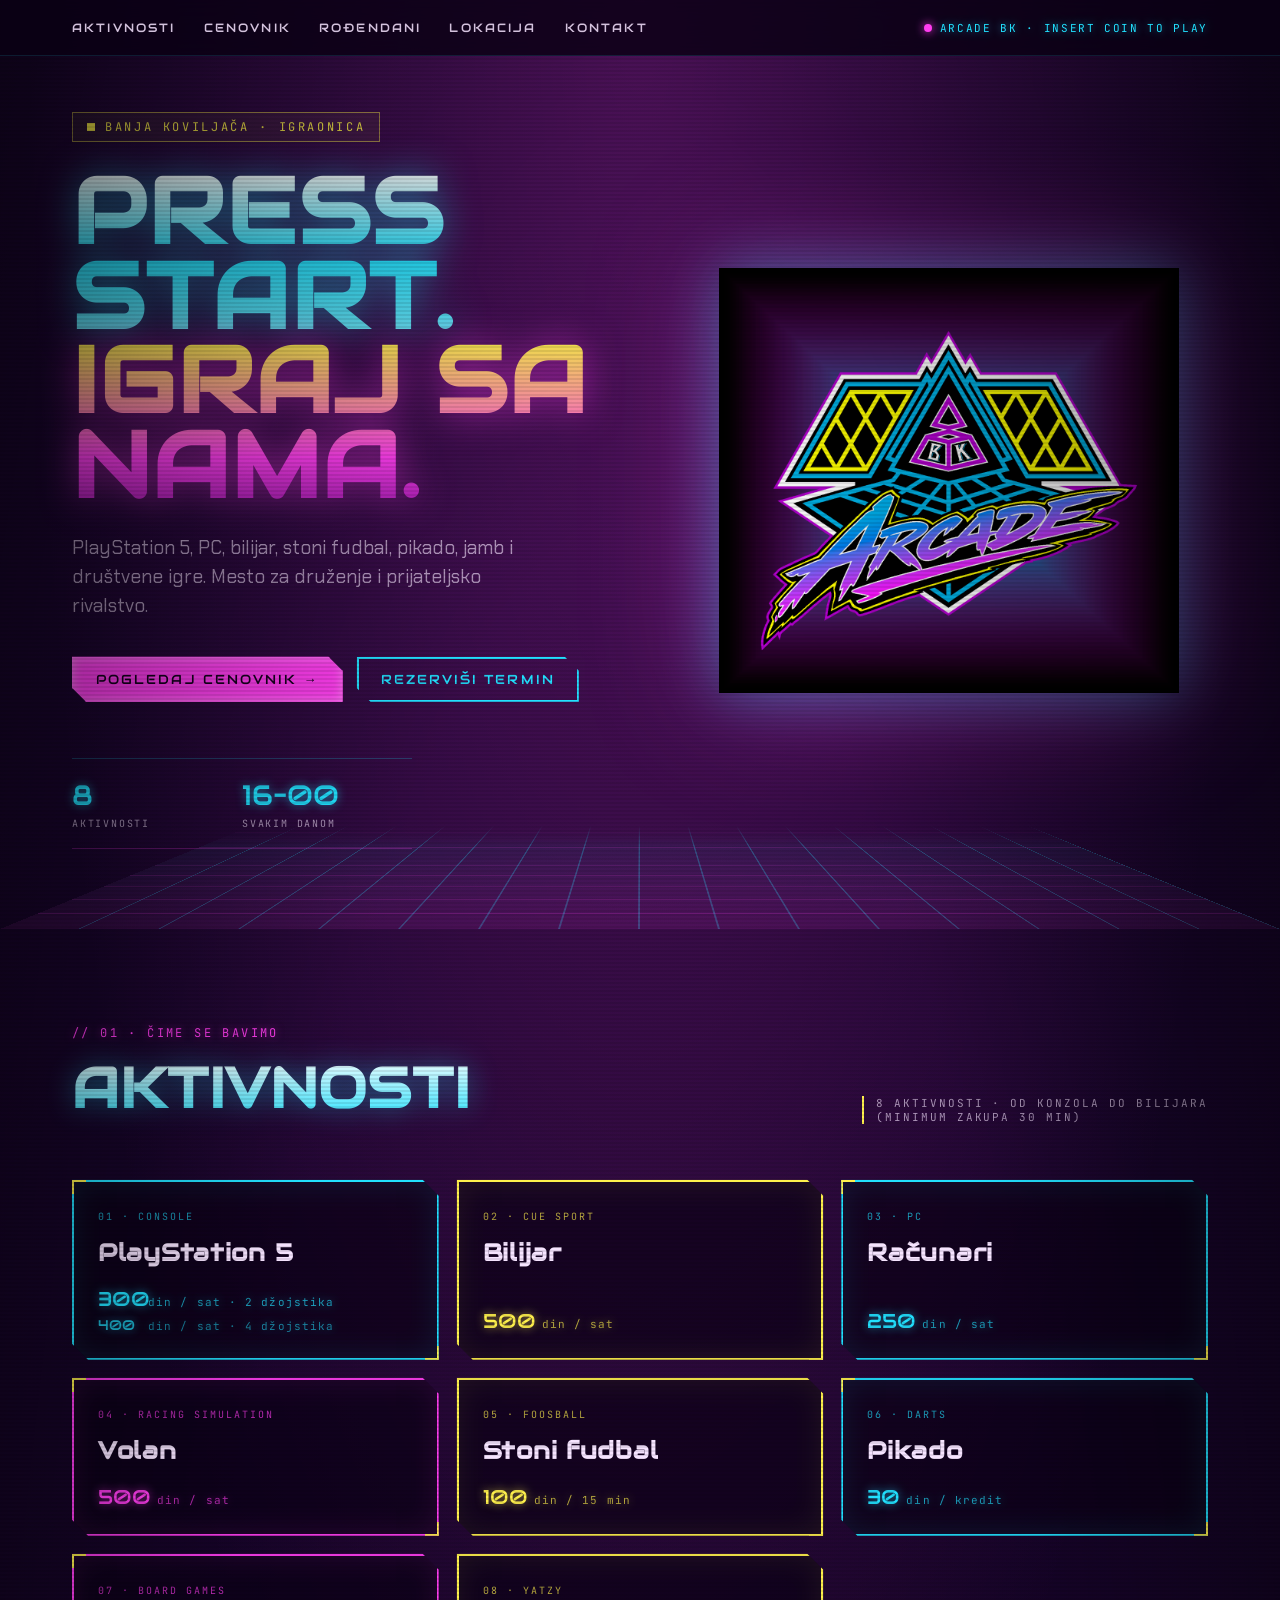
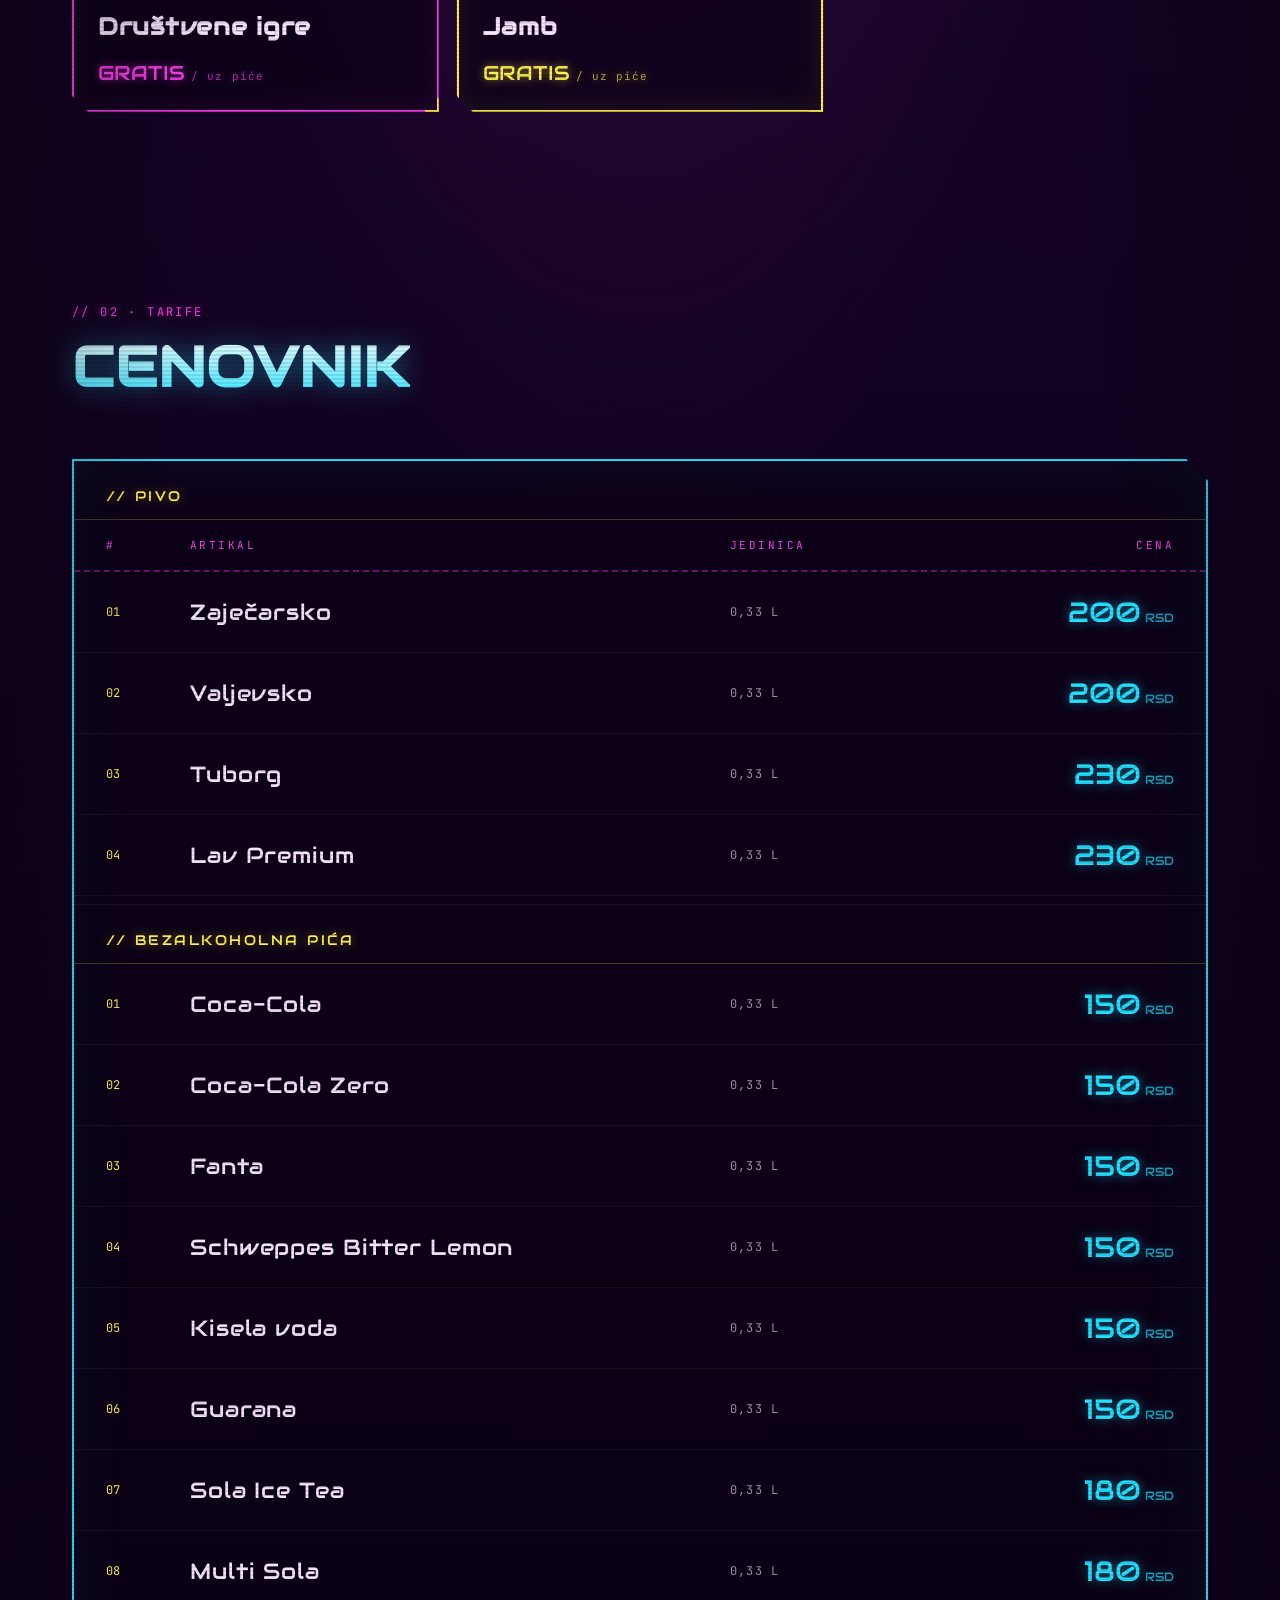
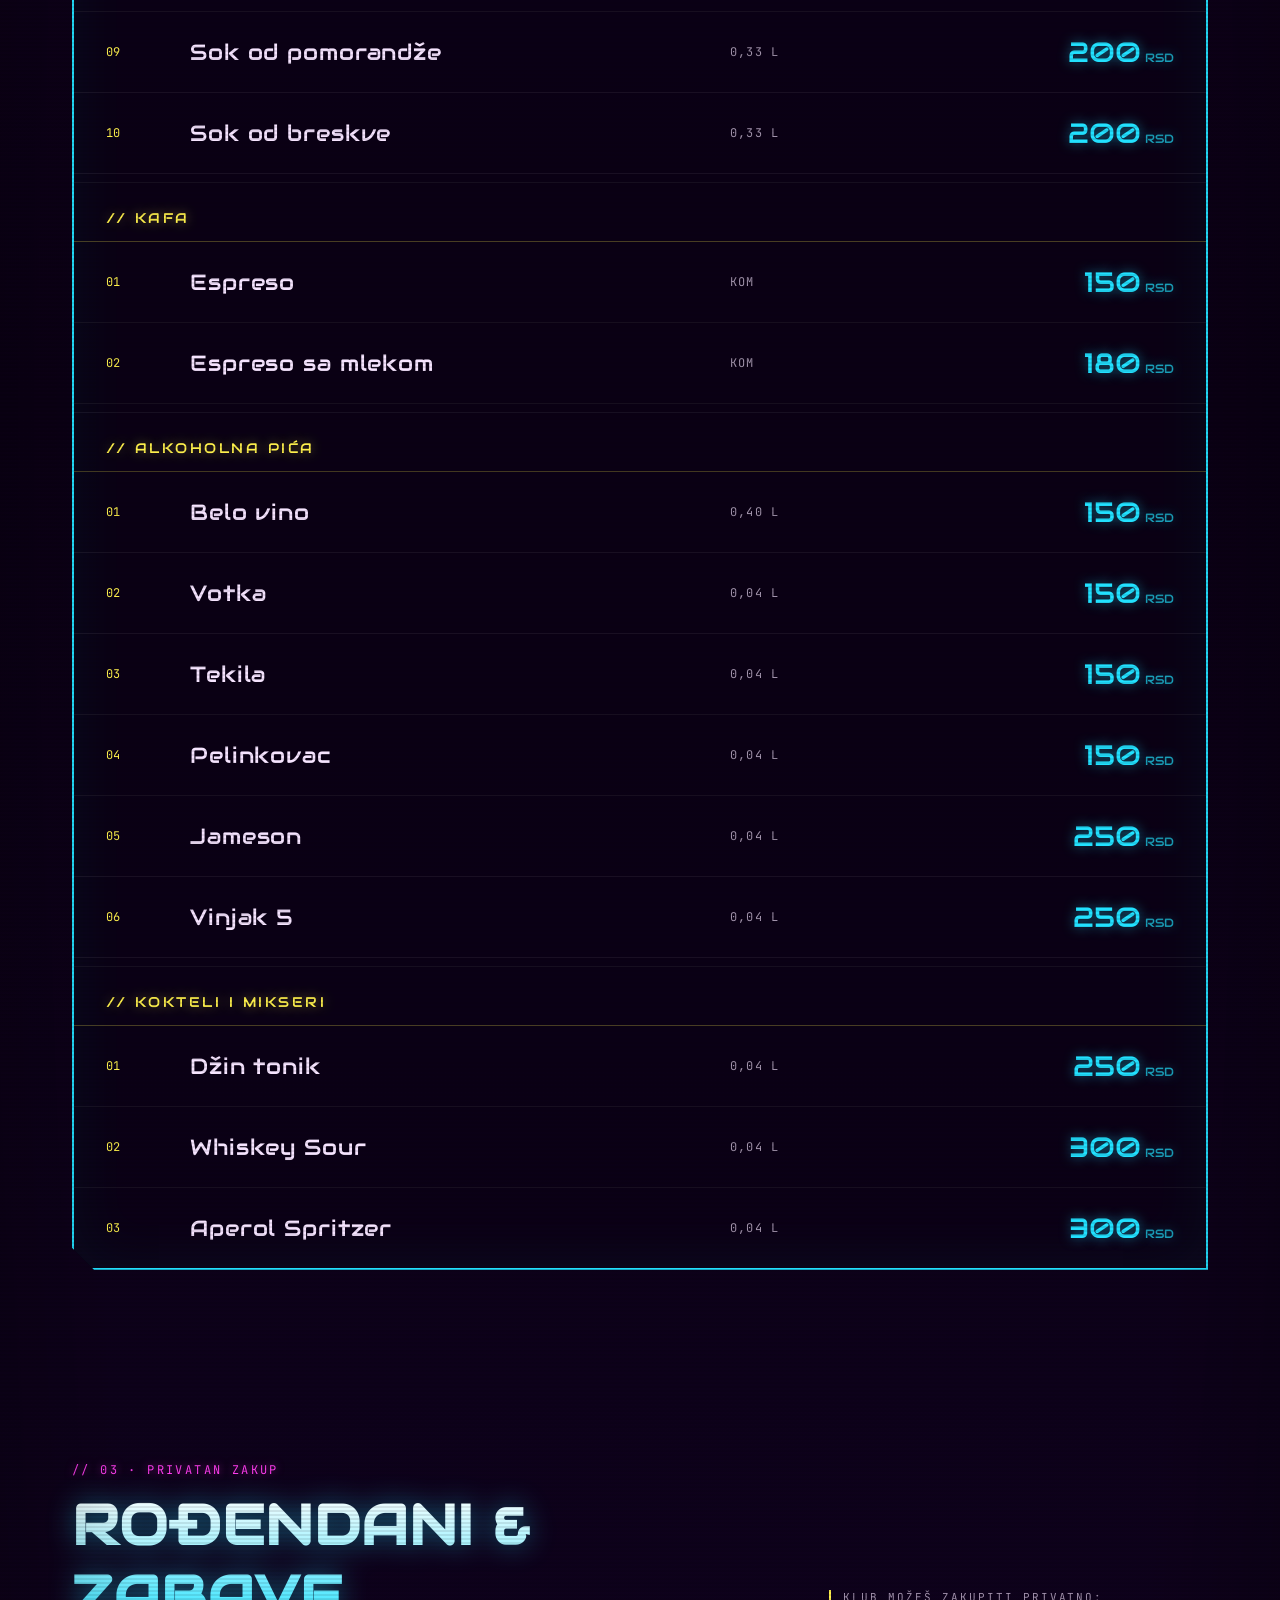
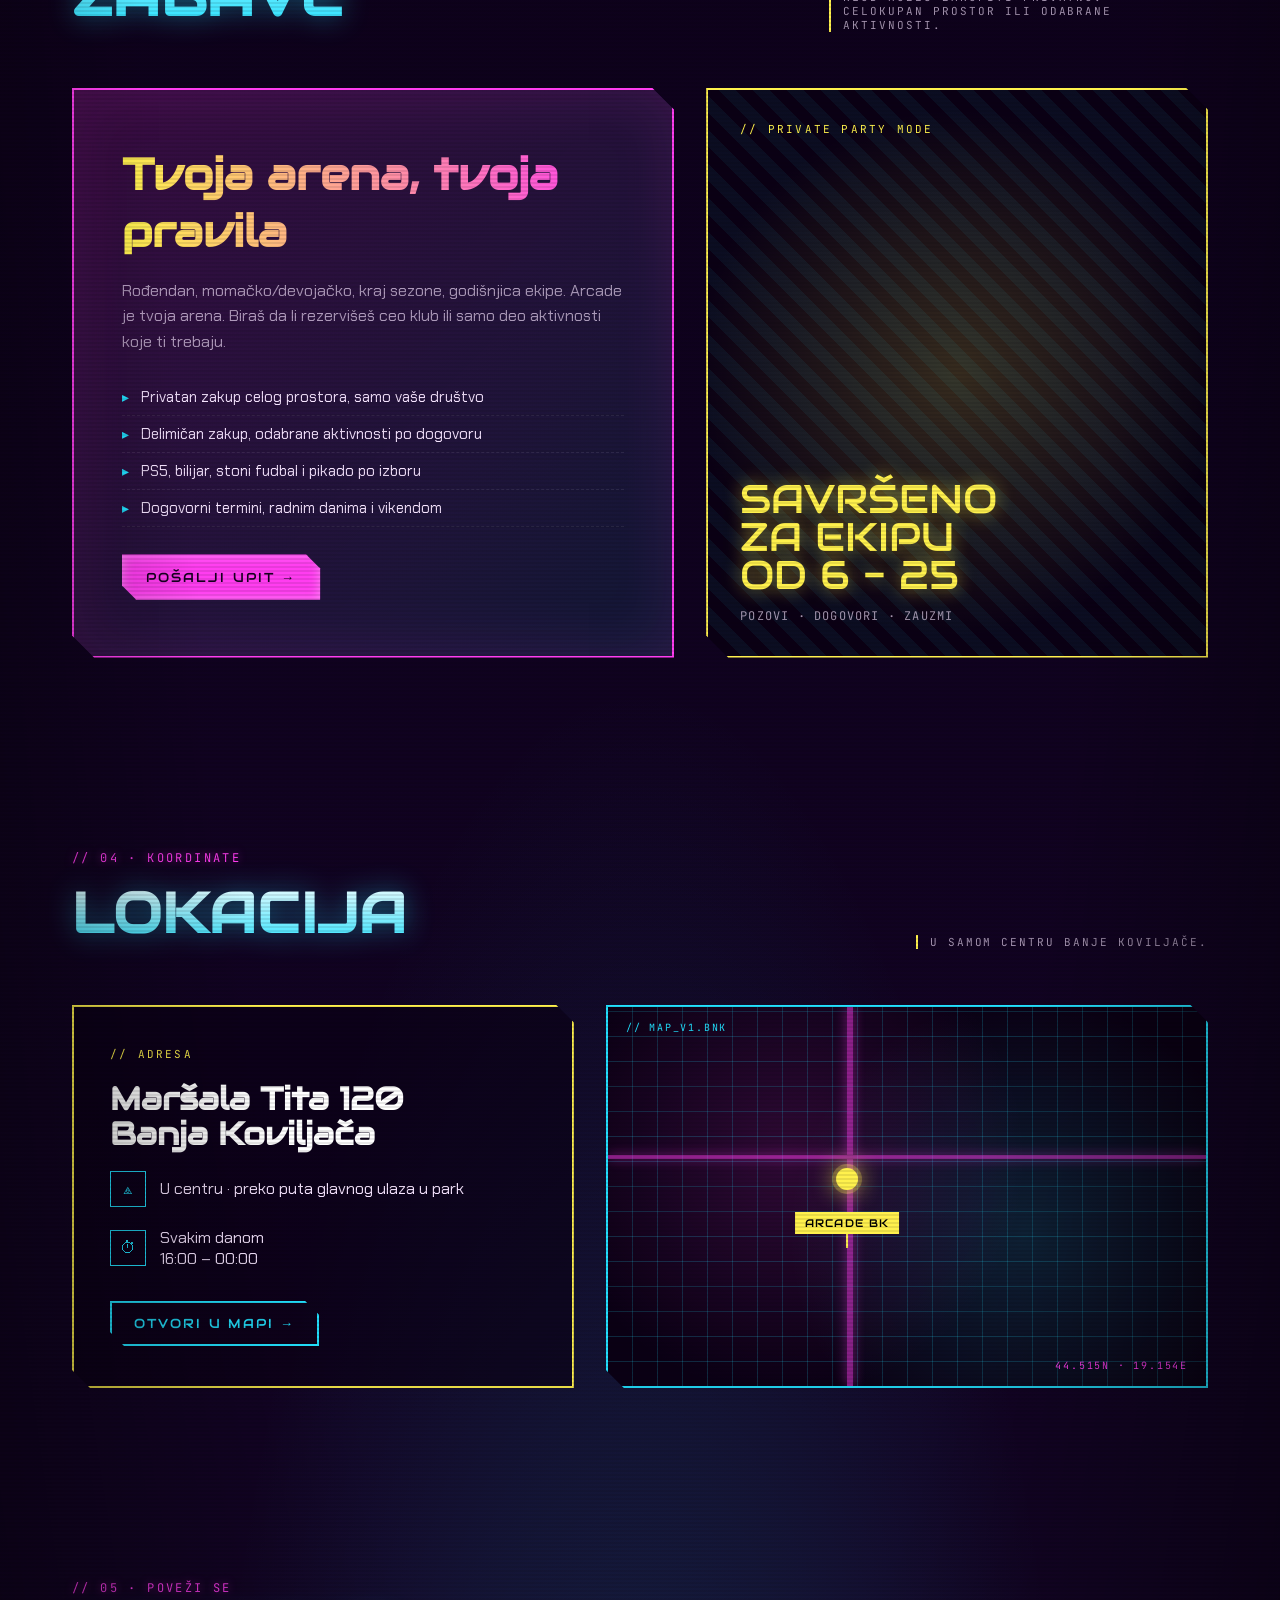
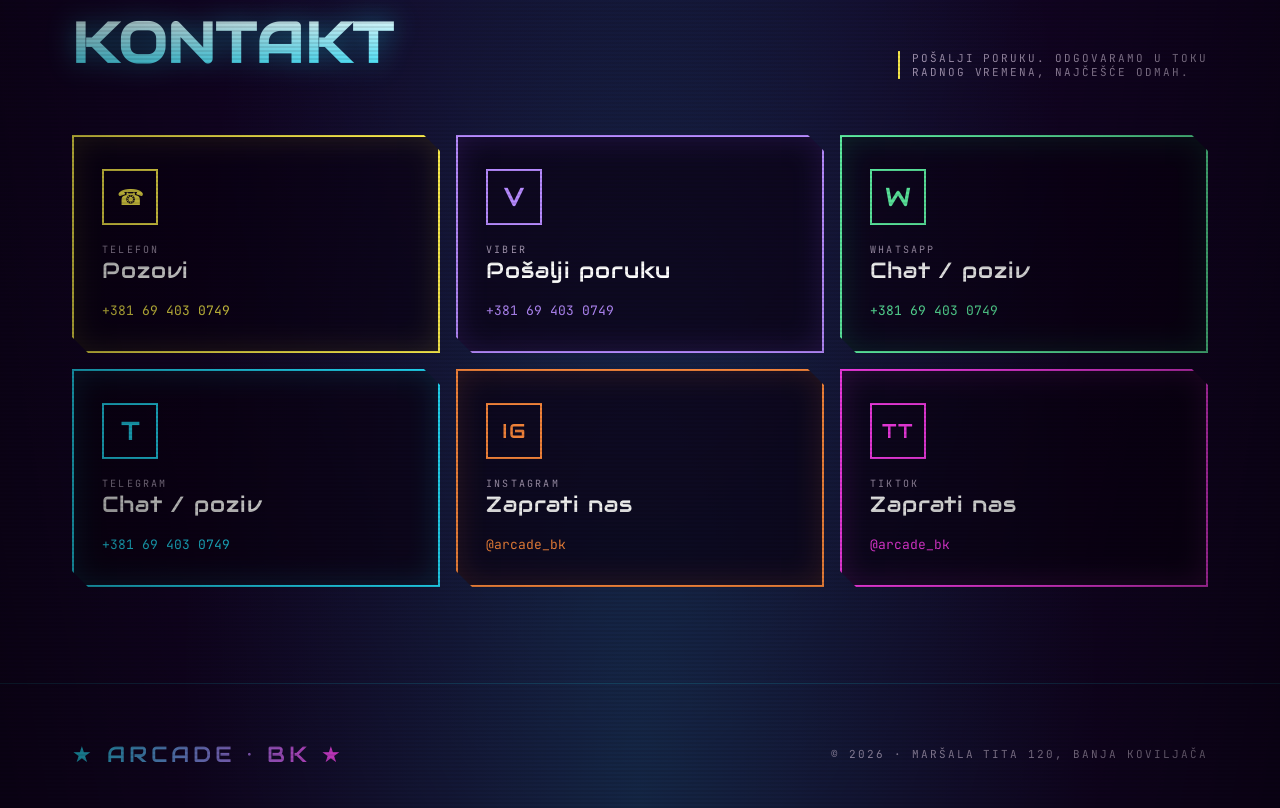
==== commit 5e1ffe21: "Promene jedinica u tabeli" ====
--- a/index.html
+++ b/index.html
@@ -213,7 +213,7 @@
         <div class="pl-header">
             <div>#</div>
             <div>Artikal</div>
-            <div></div>
+            <div>Jedinica</div>
             <div style="text-align:right">Cena</div>
         </div>
         <div class="pl-row">
@@ -307,13 +307,13 @@
         <div class="pl-row">
             <div class="pl-id">01</div>
             <div class="pl-name">Espreso</div>
-            <div class="pl-meta"></div>
+            <div class="pl-meta">kom</div>
             <div class="pl-price">150<span class="cur">RSD</span></div>
         </div>
         <div class="pl-row">
             <div class="pl-id">02</div>
             <div class="pl-name">Espreso sa mlekom</div>
-            <div class="pl-meta"></div>
+            <div class="pl-meta">kom</div>
             <div class="pl-price">180<span class="cur">RSD</span></div>
         </div>
 
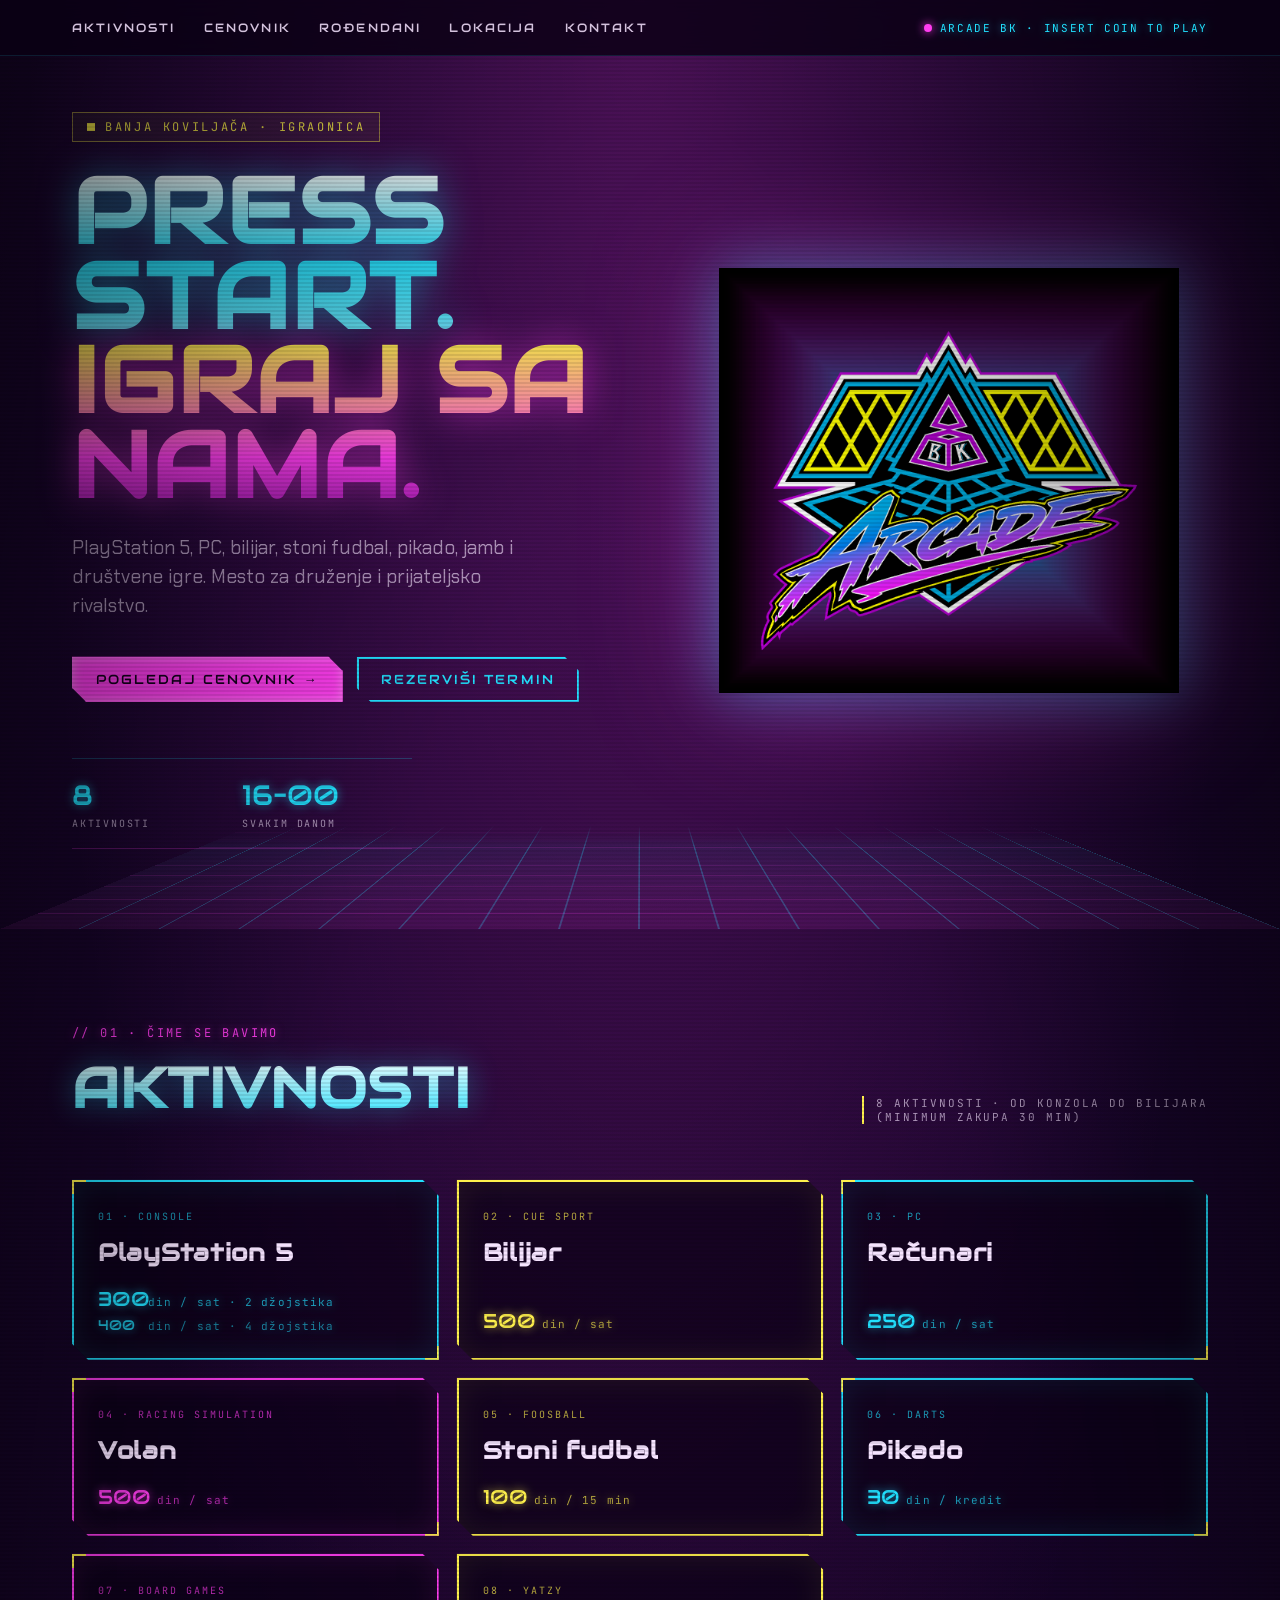
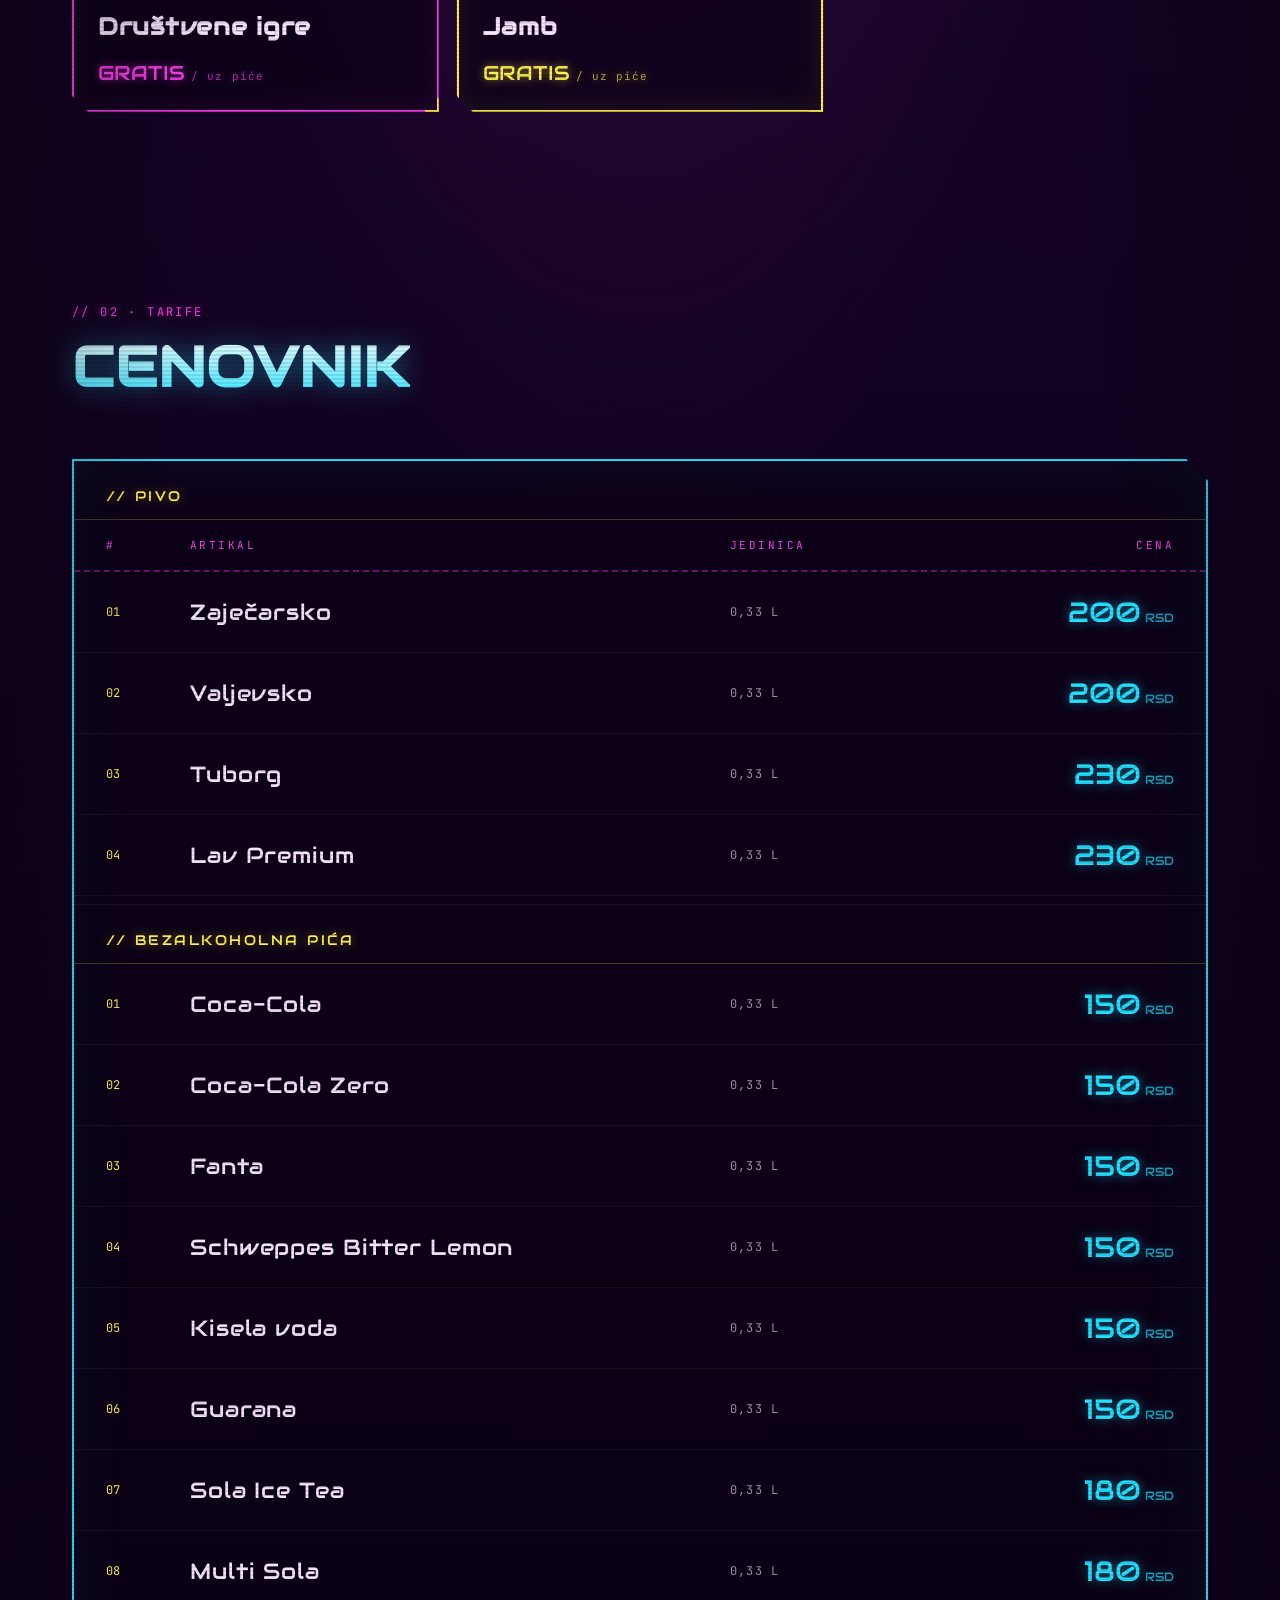
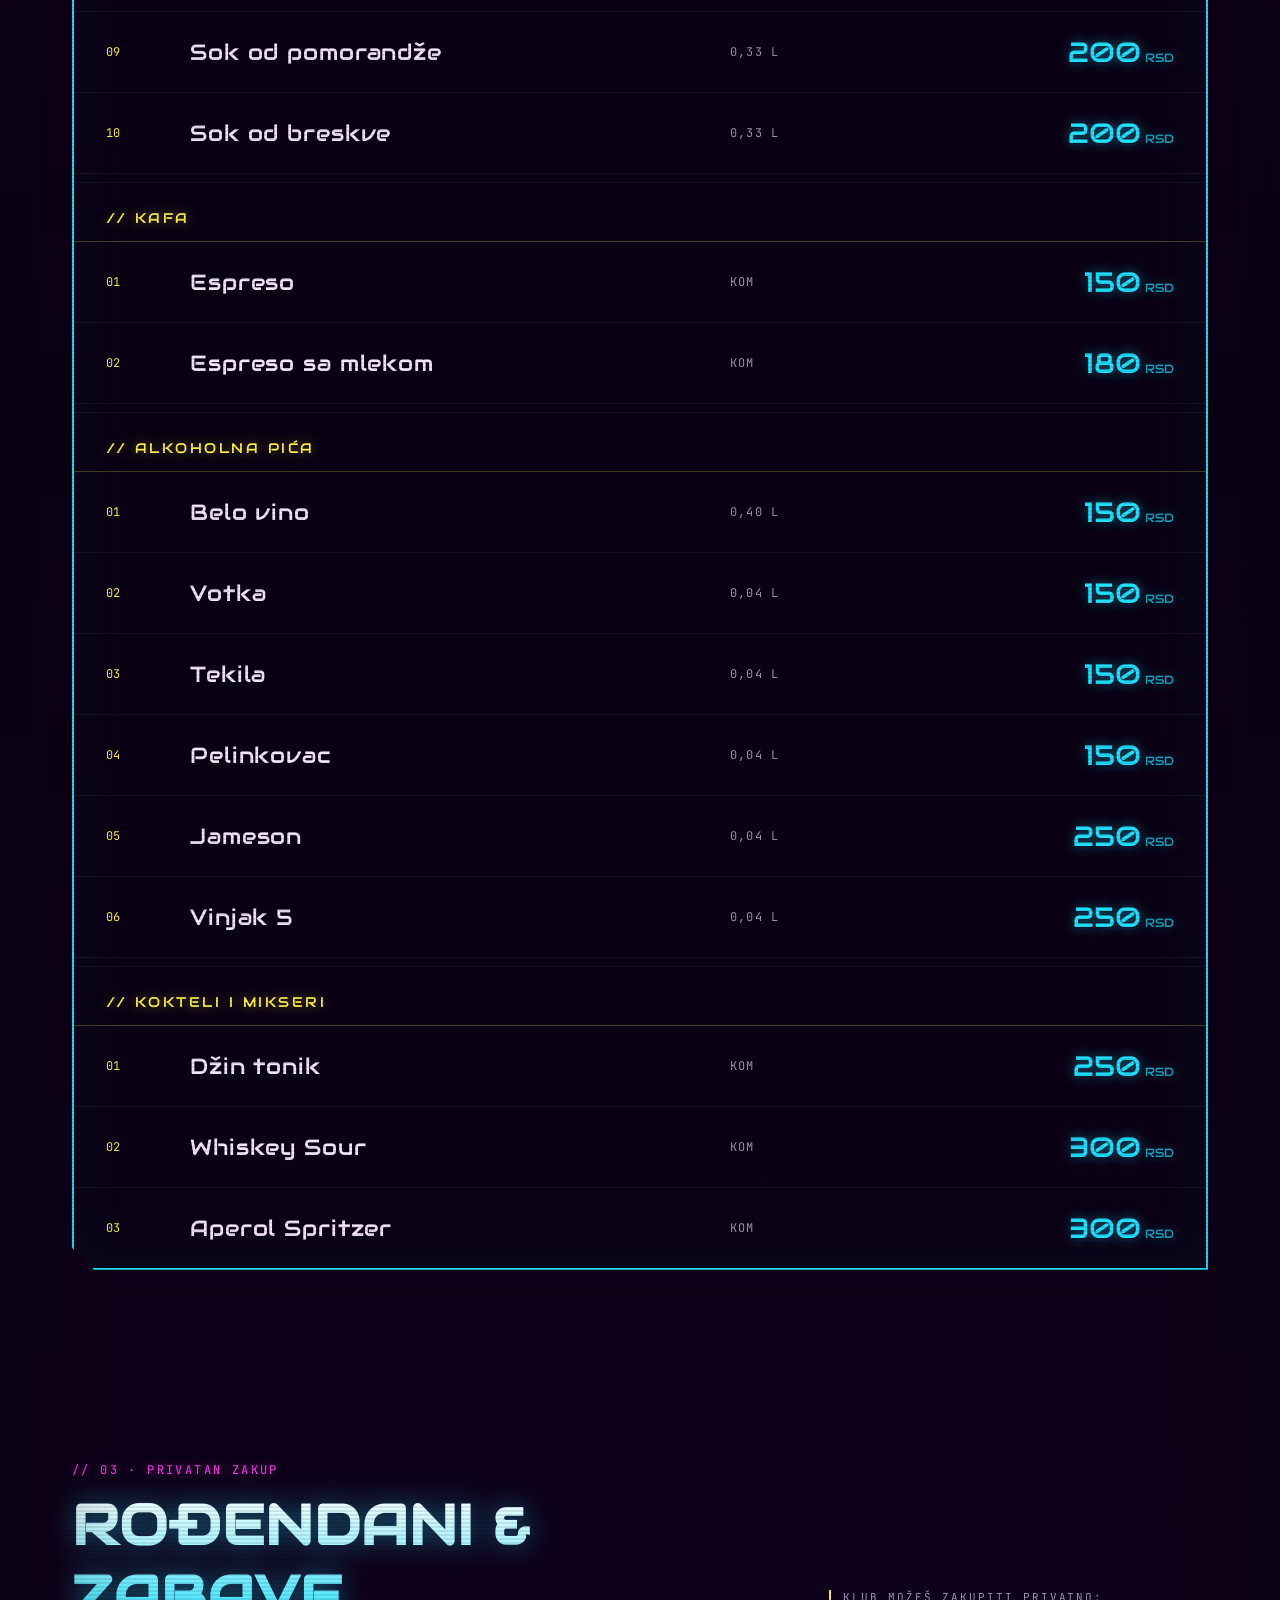
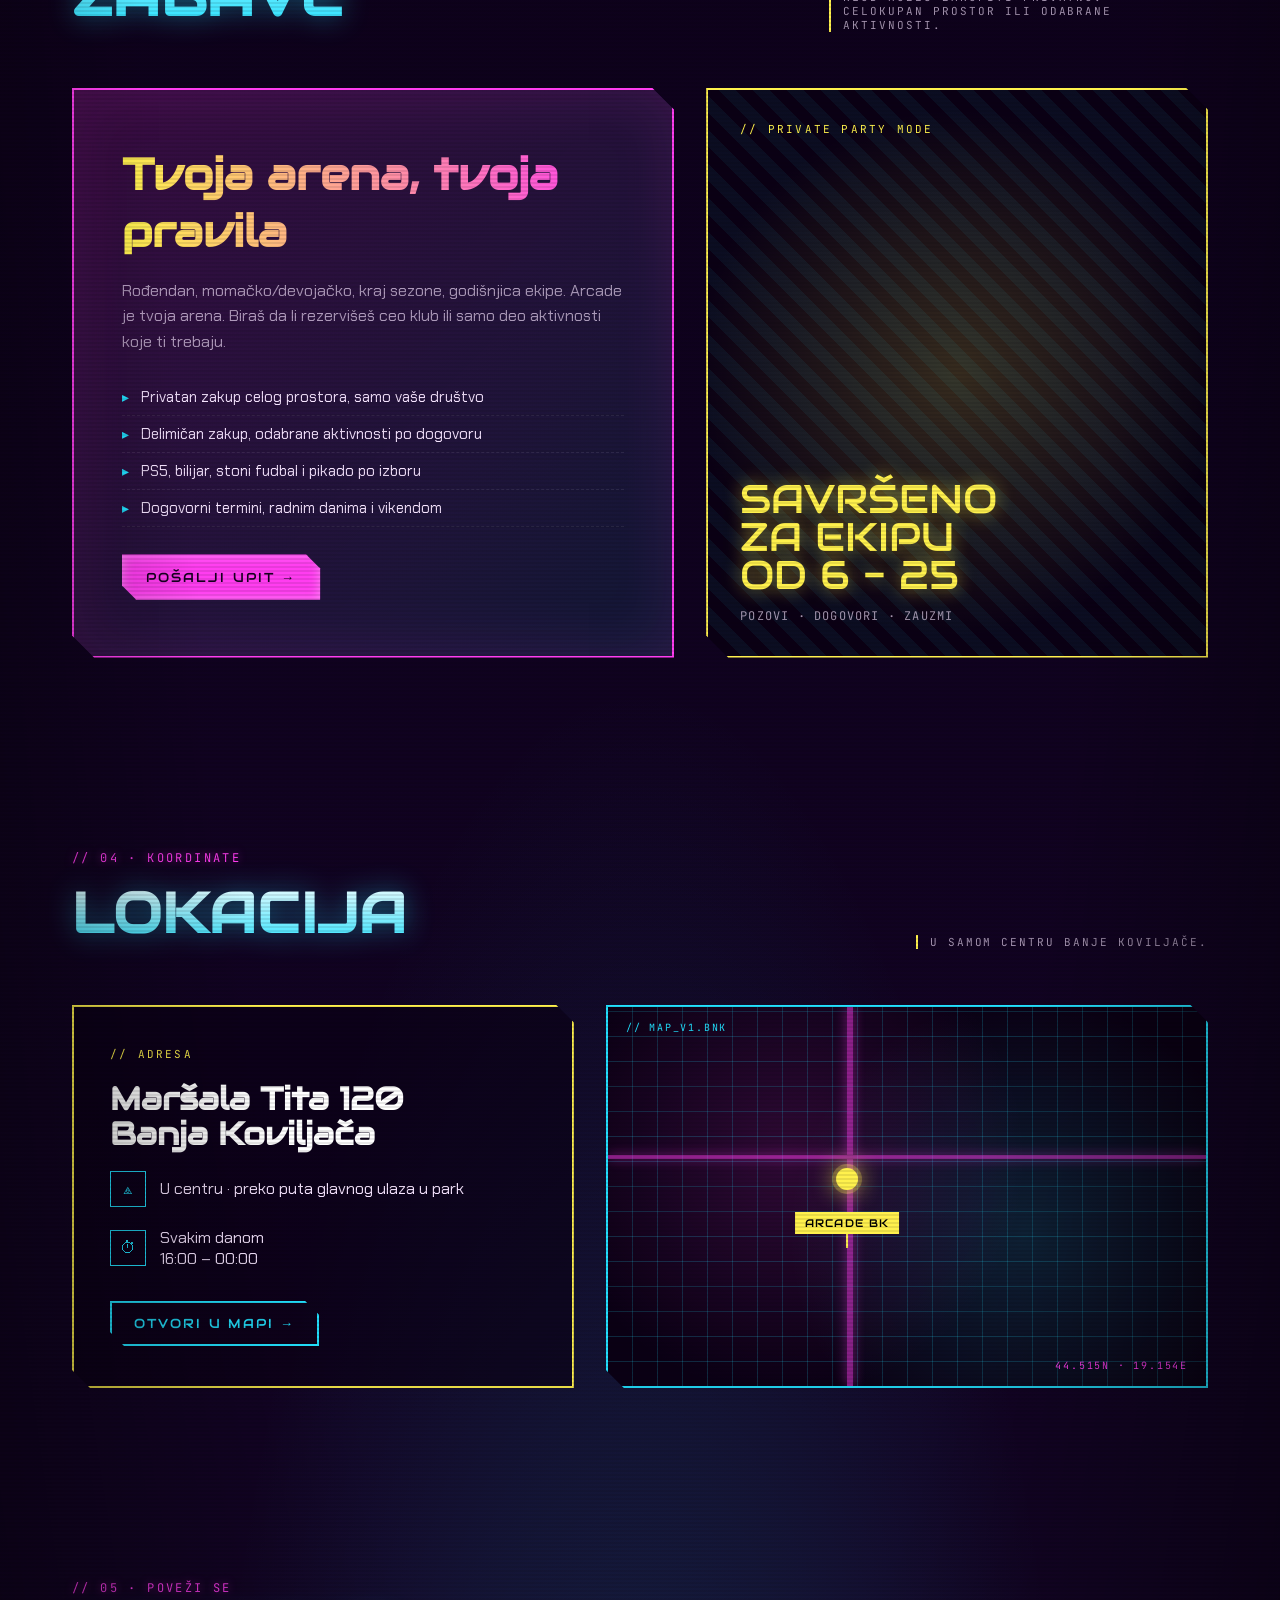
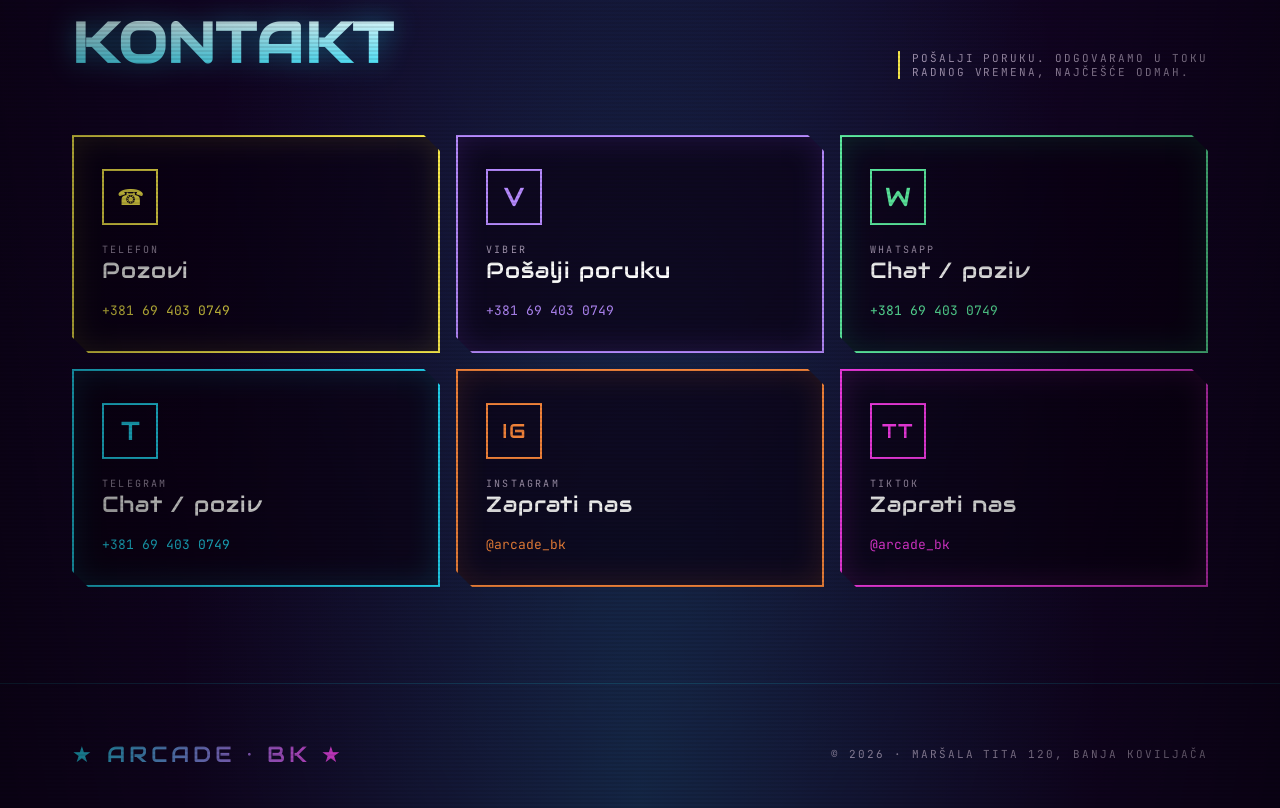
==== commit b5a1f344: "Izmena jedinice za koktele" ====
--- a/index.html
+++ b/index.html
@@ -359,19 +359,19 @@
         <div class="pl-row">
             <div class="pl-id">01</div>
             <div class="pl-name">Džin tonik</div>
-            <div class="pl-meta">0,04 L</div>
+            <div class="pl-meta">kom</div>
             <div class="pl-price">250<span class="cur">RSD</span></div>
         </div>
         <div class="pl-row">
             <div class="pl-id">02</div>
             <div class="pl-name">Whiskey Sour</div>
-            <div class="pl-meta">0,04 L</div>
+            <div class="pl-meta">kom</div>
             <div class="pl-price">300<span class="cur">RSD</span></div>
         </div>
         <div class="pl-row">
             <div class="pl-id">03</div>
             <div class="pl-name">Aperol Spritzer</div>
-            <div class="pl-meta">0,04 L</div>
+            <div class="pl-meta">kom</div>
             <div class="pl-price">300<span class="cur">RSD</span></div>
         </div>
     </div>
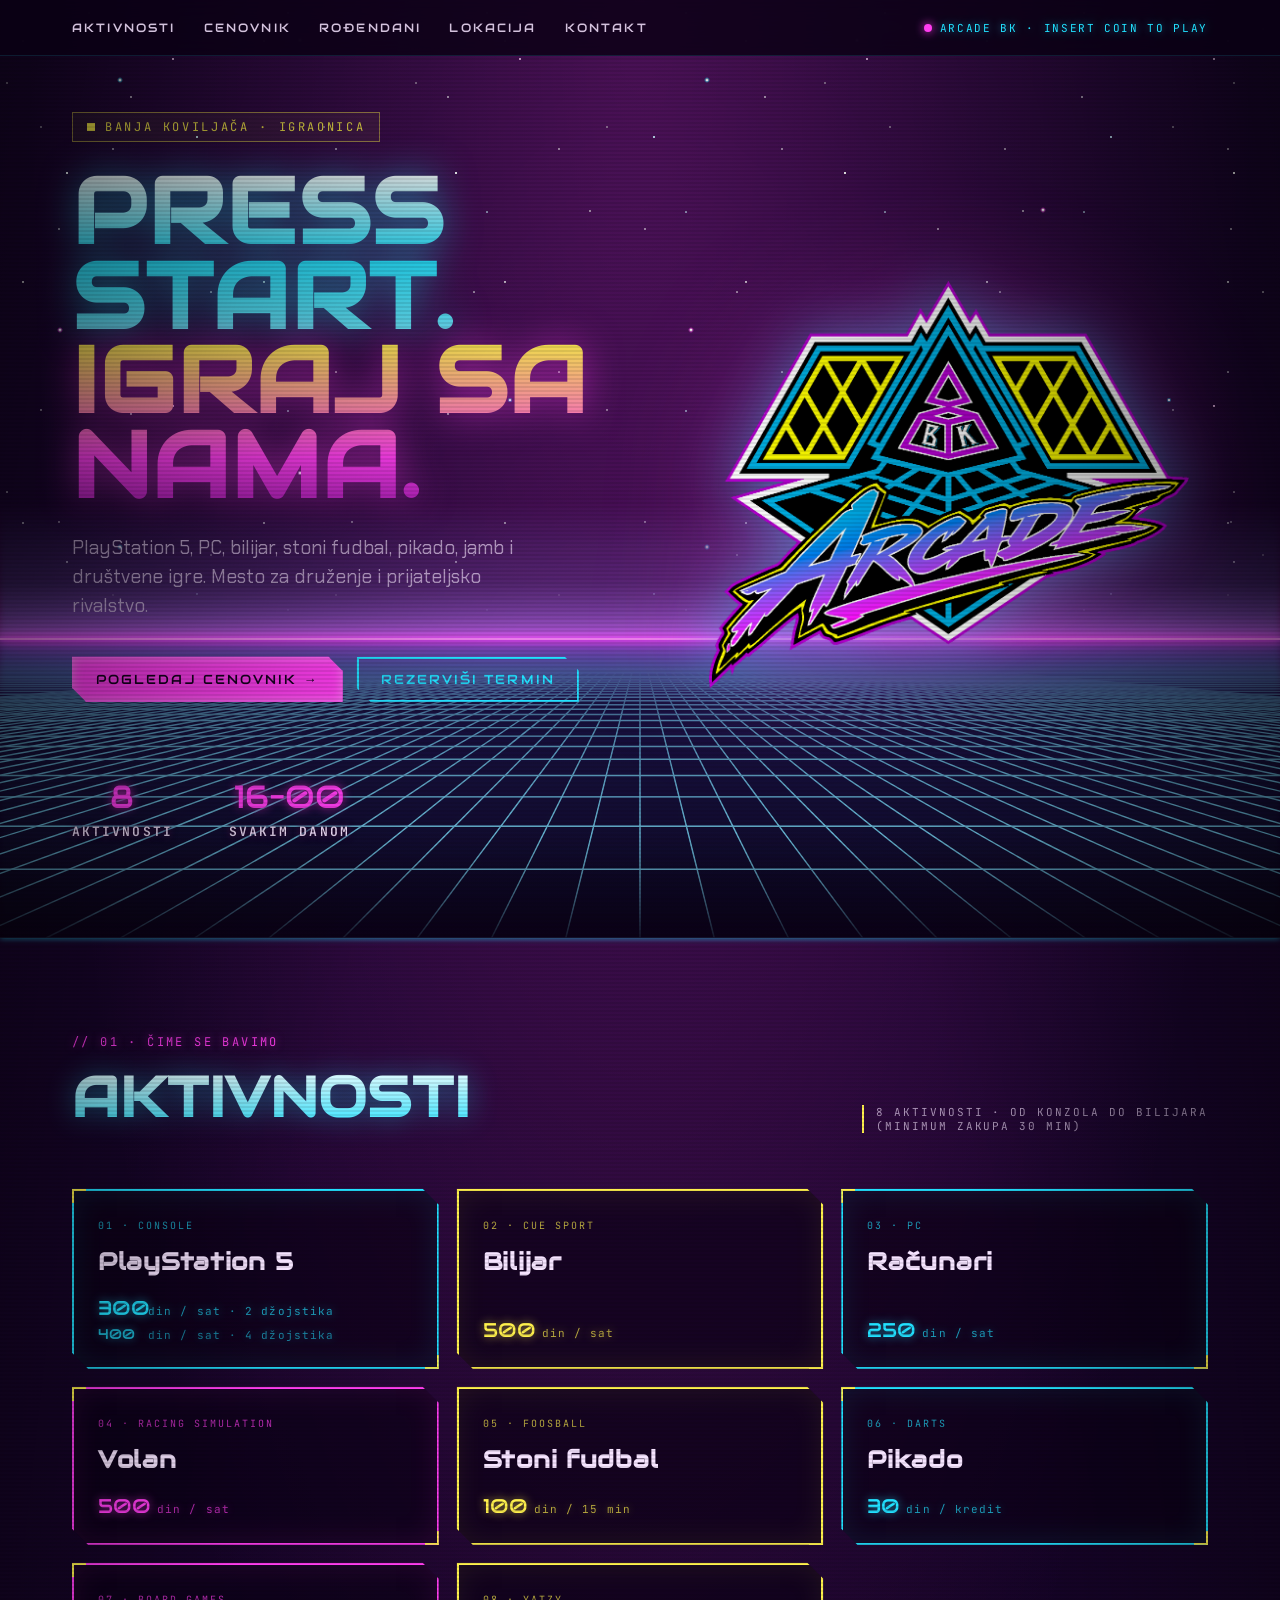
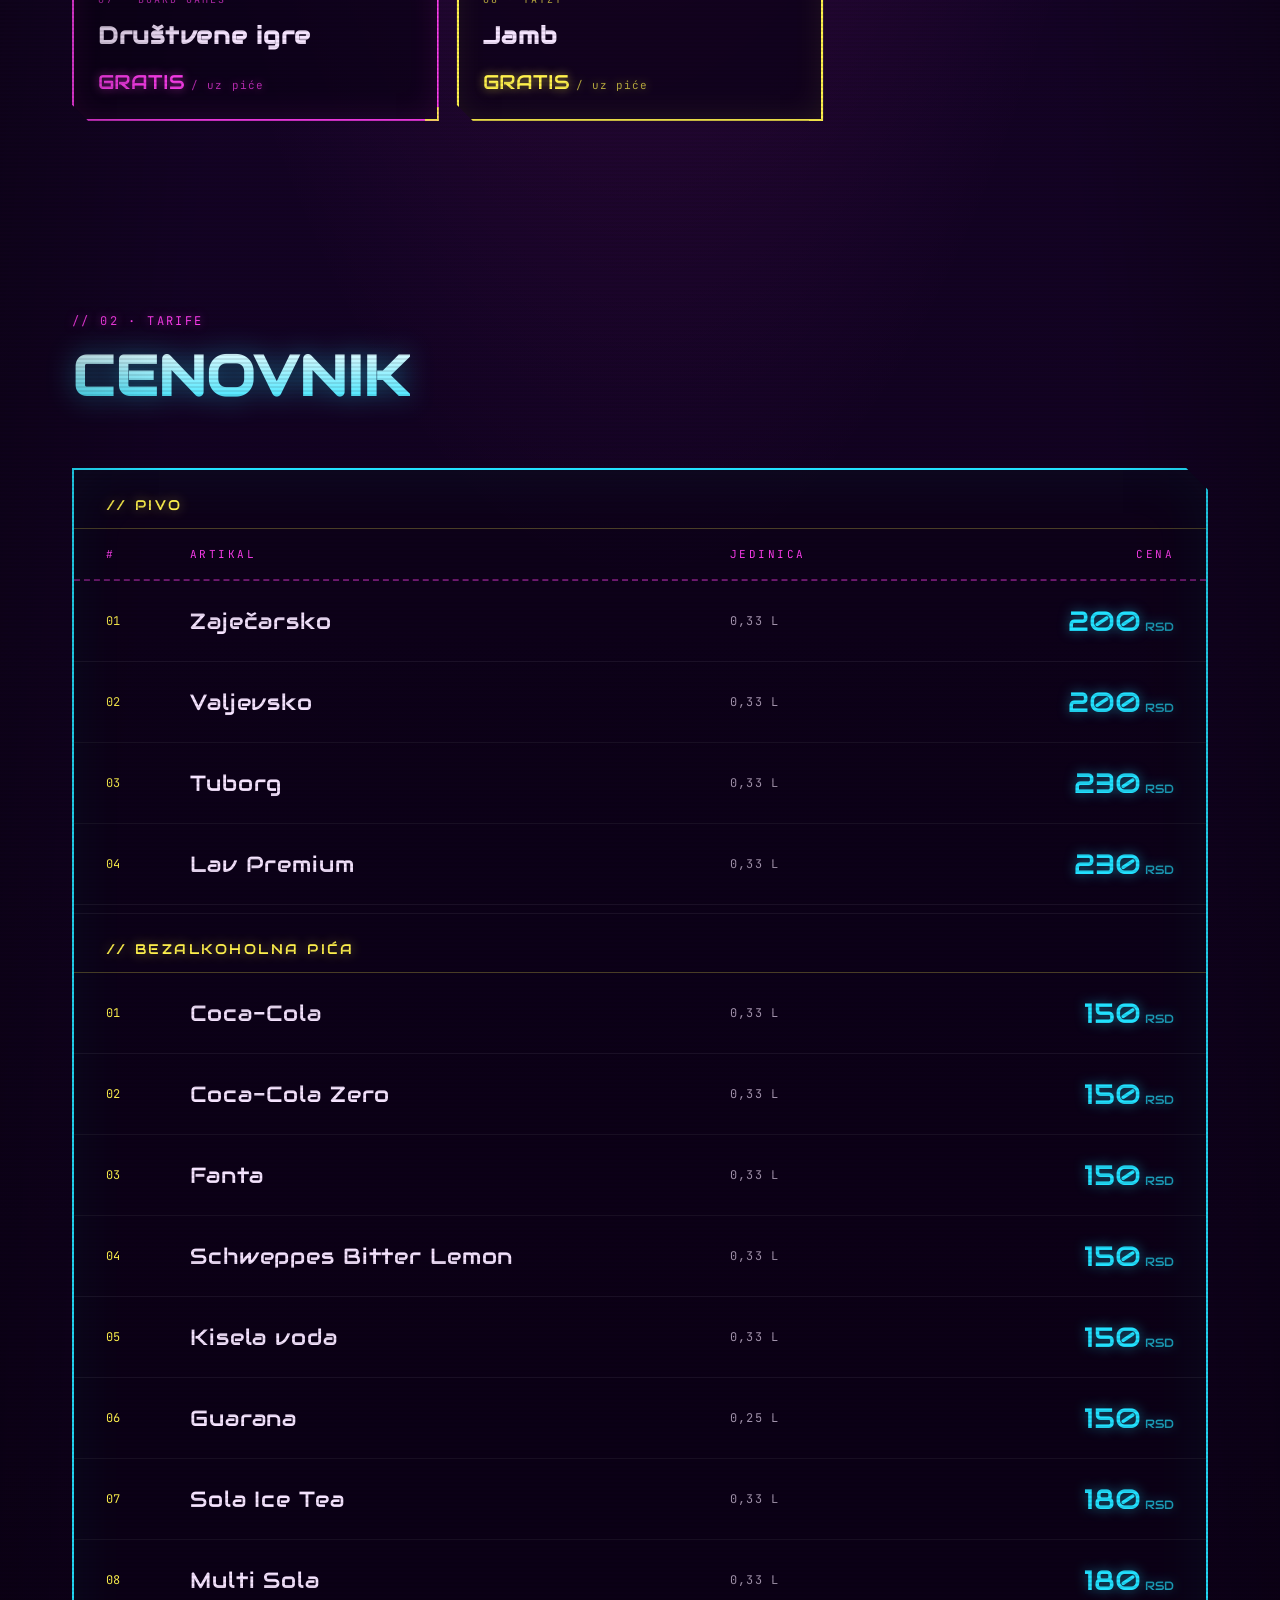
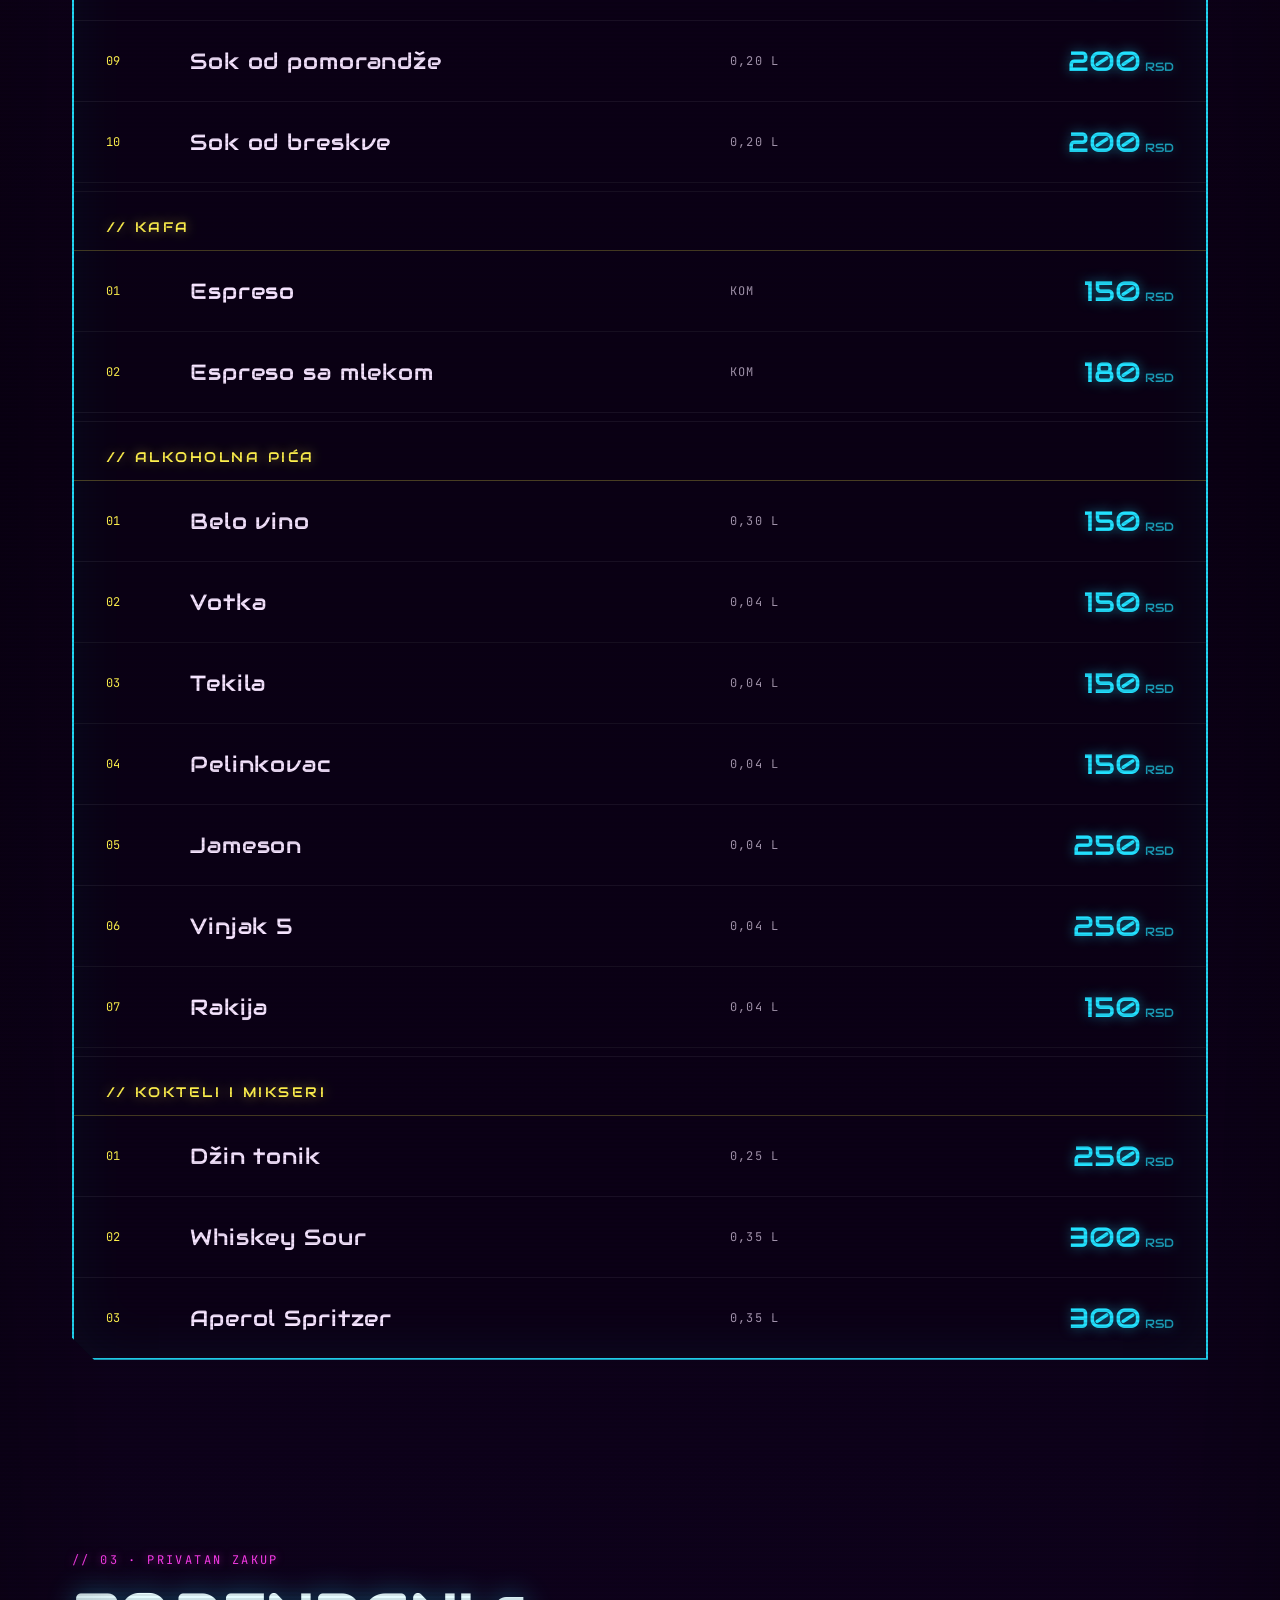
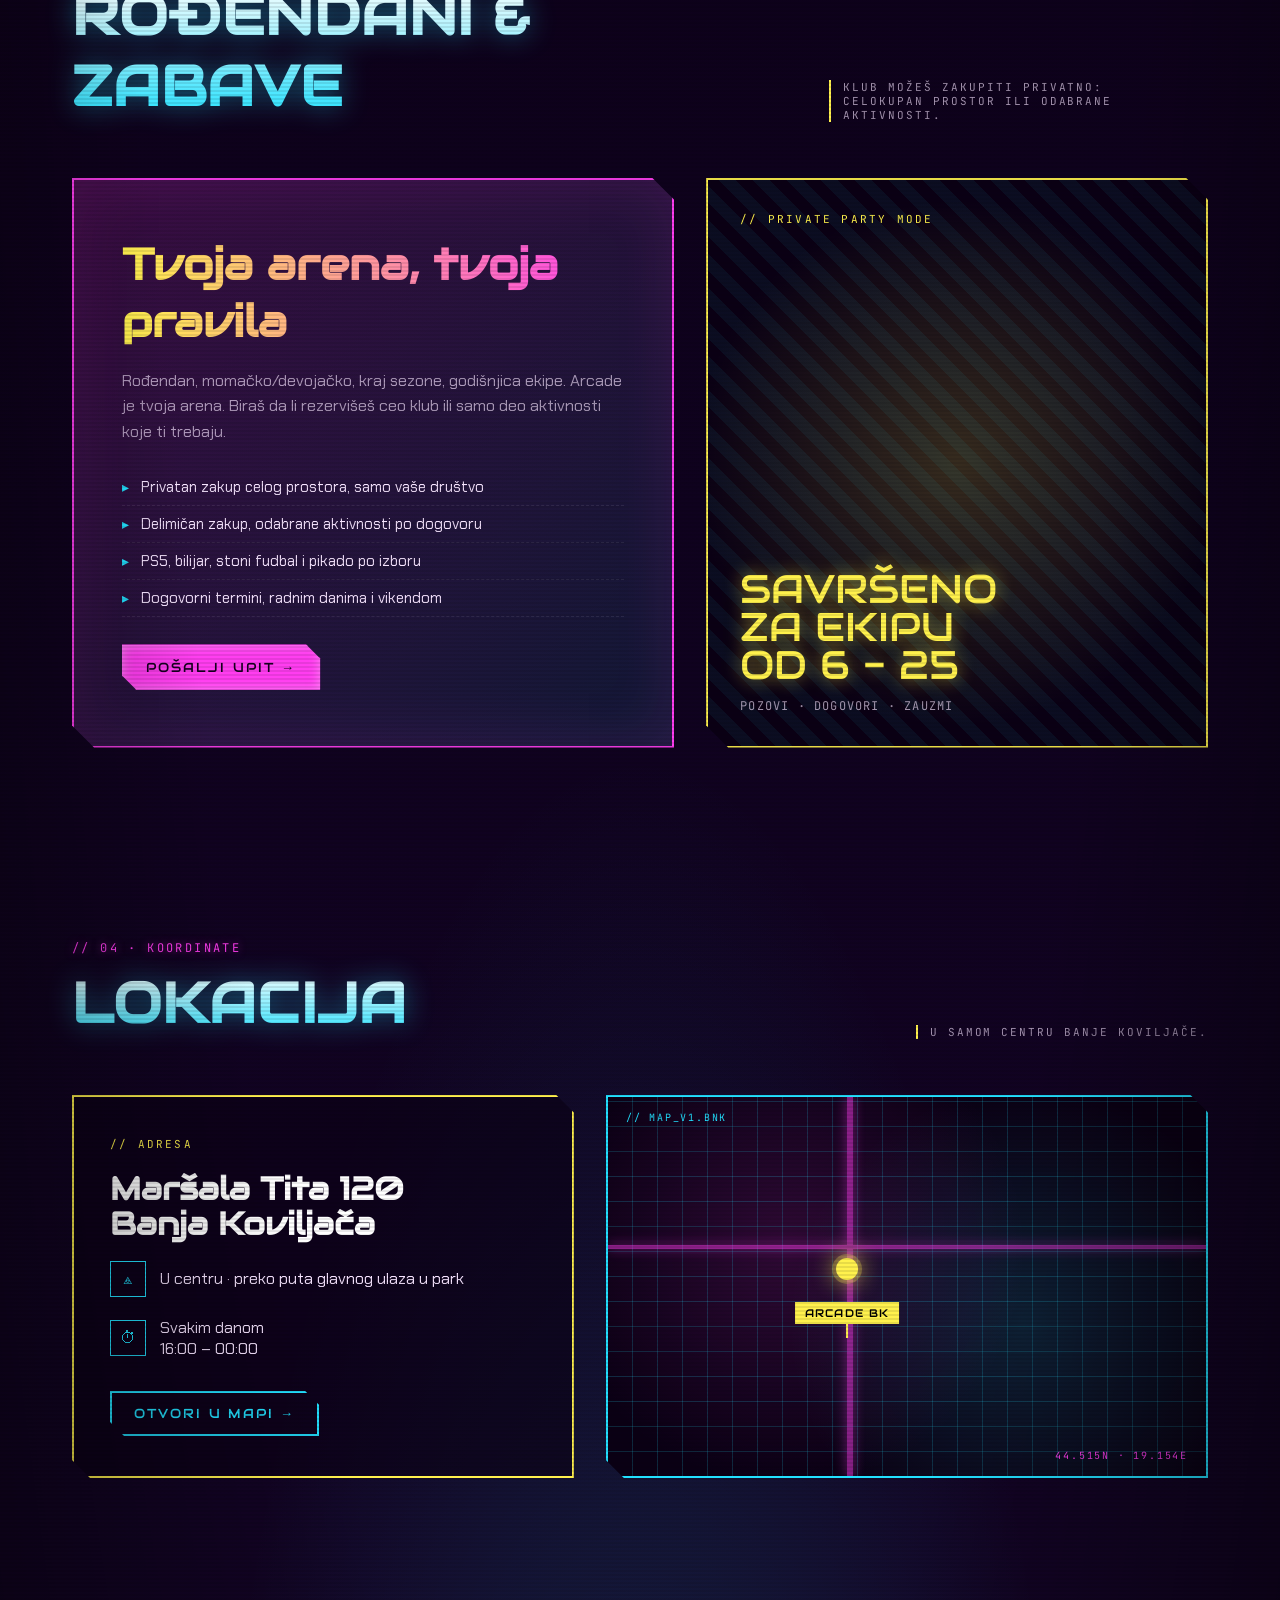
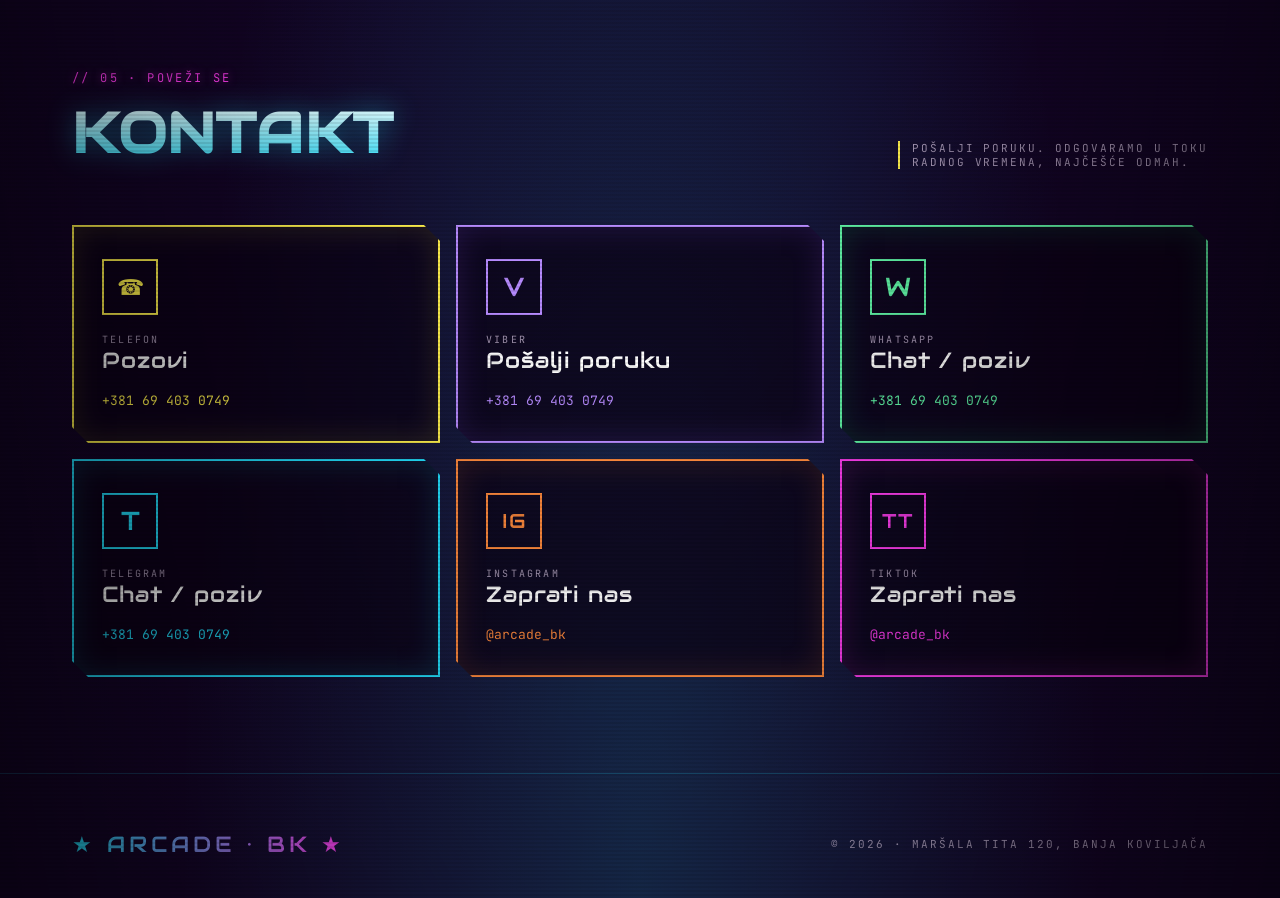
==== commit b3a9ca48: "Novi logo bez pozadine, neon grid i izmene cenovnika - Logo bez kvadratne pozadine (original sacuvan" ====
--- a/index.html
+++ b/index.html
@@ -275,7 +275,7 @@
         <div class="pl-row">
             <div class="pl-id">06</div>
             <div class="pl-name">Guarana</div>
-            <div class="pl-meta">0,33 l</div>
+            <div class="pl-meta">0,25 l</div>
             <div class="pl-price">150<span class="cur">RSD</span></div>
         </div>
         <div class="pl-row">
@@ -293,13 +293,13 @@
         <div class="pl-row">
             <div class="pl-id">09</div>
             <div class="pl-name">Sok od pomorandže</div>
-            <div class="pl-meta">0,33 l</div>
+            <div class="pl-meta">0,20 l</div>
             <div class="pl-price">200<span class="cur">RSD</span></div>
         </div>
         <div class="pl-row">
             <div class="pl-id">10</div>
             <div class="pl-name">Sok od breskve</div>
-            <div class="pl-meta">0,33 l</div>
+            <div class="pl-meta">0,20 l</div>
             <div class="pl-price">200<span class="cur">RSD</span></div>
         </div>
 
@@ -321,57 +321,63 @@
         <div class="pl-row">
             <div class="pl-id">01</div>
             <div class="pl-name">Belo vino</div>
-            <div class="pl-meta">0,40 L</div>
+            <div class="pl-meta">0,30 l</div>
             <div class="pl-price">150<span class="cur">RSD</span></div>
         </div>
         <div class="pl-row">
             <div class="pl-id">02</div>
             <div class="pl-name">Votka</div>
-            <div class="pl-meta">0,04 L</div>
+            <div class="pl-meta">0,04 l</div>
             <div class="pl-price">150<span class="cur">RSD</span></div>
         </div>
         <div class="pl-row">
             <div class="pl-id">03</div>
             <div class="pl-name">Tekila</div>
-            <div class="pl-meta">0,04 L</div>
+            <div class="pl-meta">0,04 l</div>
             <div class="pl-price">150<span class="cur">RSD</span></div>
         </div>
         <div class="pl-row">
             <div class="pl-id">04</div>
             <div class="pl-name">Pelinkovac</div>
-            <div class="pl-meta">0,04 L</div>
+            <div class="pl-meta">0,04 l</div>
             <div class="pl-price">150<span class="cur">RSD</span></div>
         </div>
         <div class="pl-row">
             <div class="pl-id">05</div>
             <div class="pl-name">Jameson</div>
-            <div class="pl-meta">0,04 L</div>
+            <div class="pl-meta">0,04 l</div>
             <div class="pl-price">250<span class="cur">RSD</span></div>
         </div>
         <div class="pl-row">
             <div class="pl-id">06</div>
             <div class="pl-name">Vinjak 5</div>
-            <div class="pl-meta">0,04 L</div>
+            <div class="pl-meta">0,04 l</div>
             <div class="pl-price">250<span class="cur">RSD</span></div>
+        </div>
+        <div class="pl-row">
+            <div class="pl-id">07</div>
+            <div class="pl-name">Rakija</div>
+            <div class="pl-meta">0,04 l</div>
+            <div class="pl-price">150<span class="cur">RSD</span></div>
         </div>
 
         <div class="pl-group">// KOKTELI I MIKSERI</div>
         <div class="pl-row">
             <div class="pl-id">01</div>
             <div class="pl-name">Džin tonik</div>
-            <div class="pl-meta">kom</div>
+            <div class="pl-meta">0,25 l</div>
             <div class="pl-price">250<span class="cur">RSD</span></div>
         </div>
         <div class="pl-row">
             <div class="pl-id">02</div>
             <div class="pl-name">Whiskey Sour</div>
-            <div class="pl-meta">kom</div>
+            <div class="pl-meta">0,35 l</div>
             <div class="pl-price">300<span class="cur">RSD</span></div>
         </div>
         <div class="pl-row">
             <div class="pl-id">03</div>
             <div class="pl-name">Aperol Spritzer</div>
-            <div class="pl-meta">kom</div>
+            <div class="pl-meta">0,35 l</div>
             <div class="pl-price">300<span class="cur">RSD</span></div>
         </div>
     </div>
--- a/styles.css
+++ b/styles.css
@@ -64,18 +64,78 @@
     align-items: center;
     position: relative;
 }
+/* Starfield in the hero sky */
+.hero::before,
+.hero::after {
+    content: '';
+    position: absolute; inset: 0 0 300px 0;
+    mask: linear-gradient(180deg, black 0%, black 75%, transparent 100%);
+    pointer-events: none;
+    z-index: -1;
+}
+/* Dense field of small stars (tile sizes are primes so the pattern doesn't visibly repeat) */
+.hero::before {
+    background-image:
+            radial-gradient(1px 1px at 23px 41px, #fff 60%, transparent),
+            radial-gradient(1px 1px at 131px 97px, rgba(255,255,255,0.8) 60%, transparent),
+            radial-gradient(1.5px 1.5px at 67px 173px, #fff 50%, transparent),
+            radial-gradient(1px 1px at 211px 29px, rgba(255,255,255,0.7) 60%, transparent),
+            radial-gradient(1px 1px at 157px 211px, rgba(255,255,255,0.8) 60%, transparent),
+            radial-gradient(1px 1px at 89px 13px, rgba(200,240,255,0.8) 60%, transparent),
+            radial-gradient(1px 1px at 41px 127px, rgba(255,255,255,0.6) 60%, transparent),
+            radial-gradient(1.5px 1.5px at 173px 59px, rgba(255,210,255,0.9) 50%, transparent),
+            radial-gradient(1px 1px at 113px 149px, rgba(255,255,255,0.7) 60%, transparent),
+            radial-gradient(1px 1px at 7px 83px, rgba(255,255,255,0.6) 60%, transparent),
+            radial-gradient(1.5px 1.5px at 197px 137px, rgba(200,240,255,0.9) 50%, transparent),
+            radial-gradient(1px 1px at 59px 229px, rgba(255,255,255,0.7) 60%, transparent);
+    background-size:
+            241px 241px, 317px 317px, 389px 389px, 263px 263px, 433px 433px, 199px 199px,
+            283px 283px, 347px 347px, 223px 223px, 409px 409px, 457px 457px, 293px 293px;
+}
+/* A few larger glowing stars that twinkle */
+.hero::after {
+    background-image:
+            radial-gradient(3px 3px at 120px 80px, #fff 30%, rgba(34,225,255,0.5) 60%, transparent),
+            radial-gradient(3px 3px at 430px 210px, #fff 30%, rgba(255,61,240,0.5) 60%, transparent),
+            radial-gradient(2.5px 2.5px at 300px 40px, #fff 30%, rgba(200,240,255,0.5) 60%, transparent),
+            radial-gradient(3px 3px at 60px 330px, #fff 30%, rgba(255,61,240,0.5) 60%, transparent),
+            radial-gradient(2.5px 2.5px at 510px 400px, #fff 30%, rgba(34,225,255,0.5) 60%, transparent);
+    background-size: 587px 467px, 613px 521px, 557px 433px, 631px 487px, 659px 541px;
+    animation: twinkle 4s ease-in-out infinite alternate;
+}
+@keyframes twinkle { from { opacity: 0.35; } to { opacity: 1; } }
+@media (prefers-reduced-motion: reduce) {
+    .hero::after { animation: none; }
+}
+
+/* Wallpaper-style neon floor: magenta horizon + cyan perspective grid */
 .hero-grid {
     position: absolute;
     left: 0; right: 0; bottom: 0;
-    height: 320px;
+    height: 300px;
+    border-top: 2px solid #ff4dff;
     background:
-            linear-gradient(180deg, transparent 0%, rgba(34,225,255,0.05) 30%, rgba(255,61,240,0.10) 100%),
-            repeating-linear-gradient(90deg, transparent 0px, transparent 78px, rgba(34,225,255,0.55) 79px, transparent 80px),
-            repeating-linear-gradient(0deg, transparent 0px, transparent 30px, rgba(255,61,240,0.35) 31px, transparent 32px);
-    transform: perspective(420px) rotateX(58deg);
-    transform-origin: 50% 100%;
-    mask: linear-gradient(180deg, transparent 0%, black 30%, black 100%);
+            linear-gradient(180deg, transparent 65%, rgba(10,0,20,0.9) 100%),
+            url('assets/grid.svg') center / 100% 100% no-repeat,
+            linear-gradient(180deg, rgba(110,20,160,0.6) 0%, rgba(22,4,50,0.92) 22%, rgba(12,2,30,0.96) 100%);
+    filter: drop-shadow(0 0 3px rgba(34,225,255,0.75));
     pointer-events: none;
+    z-index: -1;
+}
+.hero-grid::before {
+    content: '';
+    position: absolute;
+    left: 0; right: 0; bottom: 100%;
+    height: 140px;
+    background: linear-gradient(0deg, rgba(255,61,240,0.45) 0%, rgba(255,61,240,0.12) 40%, transparent 100%);
+}
+.hero-grid::after {
+    content: '';
+    position: absolute;
+    left: 0; right: 0; top: -2px;
+    height: 2px;
+    background: #ff8cff;
+    box-shadow: 0 0 8px 2px #ff3df0, 0 0 24px 6px rgba(255,61,240,0.6);
 }
 .topbar {
     position: fixed; top: 0; left: 0; right: 0;
@@ -173,22 +233,22 @@
 
 .hero-stats {
     margin-top: 56px;
-    display: grid; grid-template-columns: repeat(2, 1fr);
-    gap: 0;
-    border-top: 1px solid rgba(34,225,255,0.25);
-    border-bottom: 1px solid rgba(255,61,240,0.25);
+    display: grid; grid-template-columns: repeat(2, max-content);
+    gap: 0 56px;
+    text-align: center;
     padding: 18px 0;
     max-width: 340px;
 }
 .hero-stats .stat-num {
     font-family: 'Audiowide', sans-serif;
-    font-size: 28px; color: var(--cyan);
-    text-shadow: 0 0 10px rgba(34,225,255,0.6);
+    font-size: 32px; color: var(--magenta);
+    text-shadow: 0 0 10px rgba(255,61,240,0.75), 0 0 4px #0a0014;
 }
 .hero-stats .stat-lbl {
     font-family: 'JetBrains Mono', monospace;
-    font-size: 10px; letter-spacing: 0.18em; text-transform: uppercase;
-    color: var(--ink-dim); margin-top: 4px;
+    font-size: 13px; font-weight: 600; letter-spacing: 0.16em; text-transform: uppercase;
+    color: var(--ink); margin-top: 6px;
+    text-shadow: 0 0 4px #0a0014, 0 0 8px #0a0014, 0 0 6px rgba(255,61,240,0.5);
 }
 
 .hero-logo-wrap {
@@ -203,7 +263,7 @@
     z-index: -1;
 }
 .hero-logo-wrap img {
-    width: 100%; max-width: 460px; height: auto;
+    width: 100%; max-width: 480px; height: auto;
     filter: drop-shadow(0 0 30px rgba(34,225,255,0.4)) drop-shadow(0 0 60px rgba(255,61,240,0.4));
 }
 
@@ -584,6 +644,8 @@
         gap: 32px;
     }
     .hero-logo-wrap { order: -1; }
+    .hero-grid { height: 220px; }
+    .hero::before, .hero::after { bottom: 220px; }
     .hero-logo-wrap img { max-width: 220px; margin: 0 auto; }
     h1.hero-title { font-size: 64px; }
 
@@ -639,7 +701,8 @@
     .hero-sub { font-size: 15px; }
     .hero-logo-wrap img { max-width: 160px; }
     .hero-stats { max-width: 100%; }
-    .hero-stats .stat-num { font-size: 22px; }
+    .hero-stats .stat-num { font-size: 26px; }
+    .hero-stats .stat-lbl { font-size: 12px; }
     .cta-row { flex-direction: column; }
     .btn { width: 100%; justify-content: center; font-size: 12px; padding: 12px 20px; }
 
@@ -683,8 +746,8 @@
 @media (max-width: 400px) {
     h1.hero-title { font-size: 36px; }
     .hero-logo-wrap img { max-width: 130px; }
-    .hero-stats .stat-num { font-size: 18px; }
-    .hero-stats .stat-lbl { font-size: 9px; }
+    .hero-stats .stat-num { font-size: 22px; }
+    .hero-stats .stat-lbl { font-size: 11px; }
 
     .topbar { padding: 9px 12px; }
     .topbar .nav { gap: 6px 12px; font-size: 9px; letter-spacing: 0.08em; }
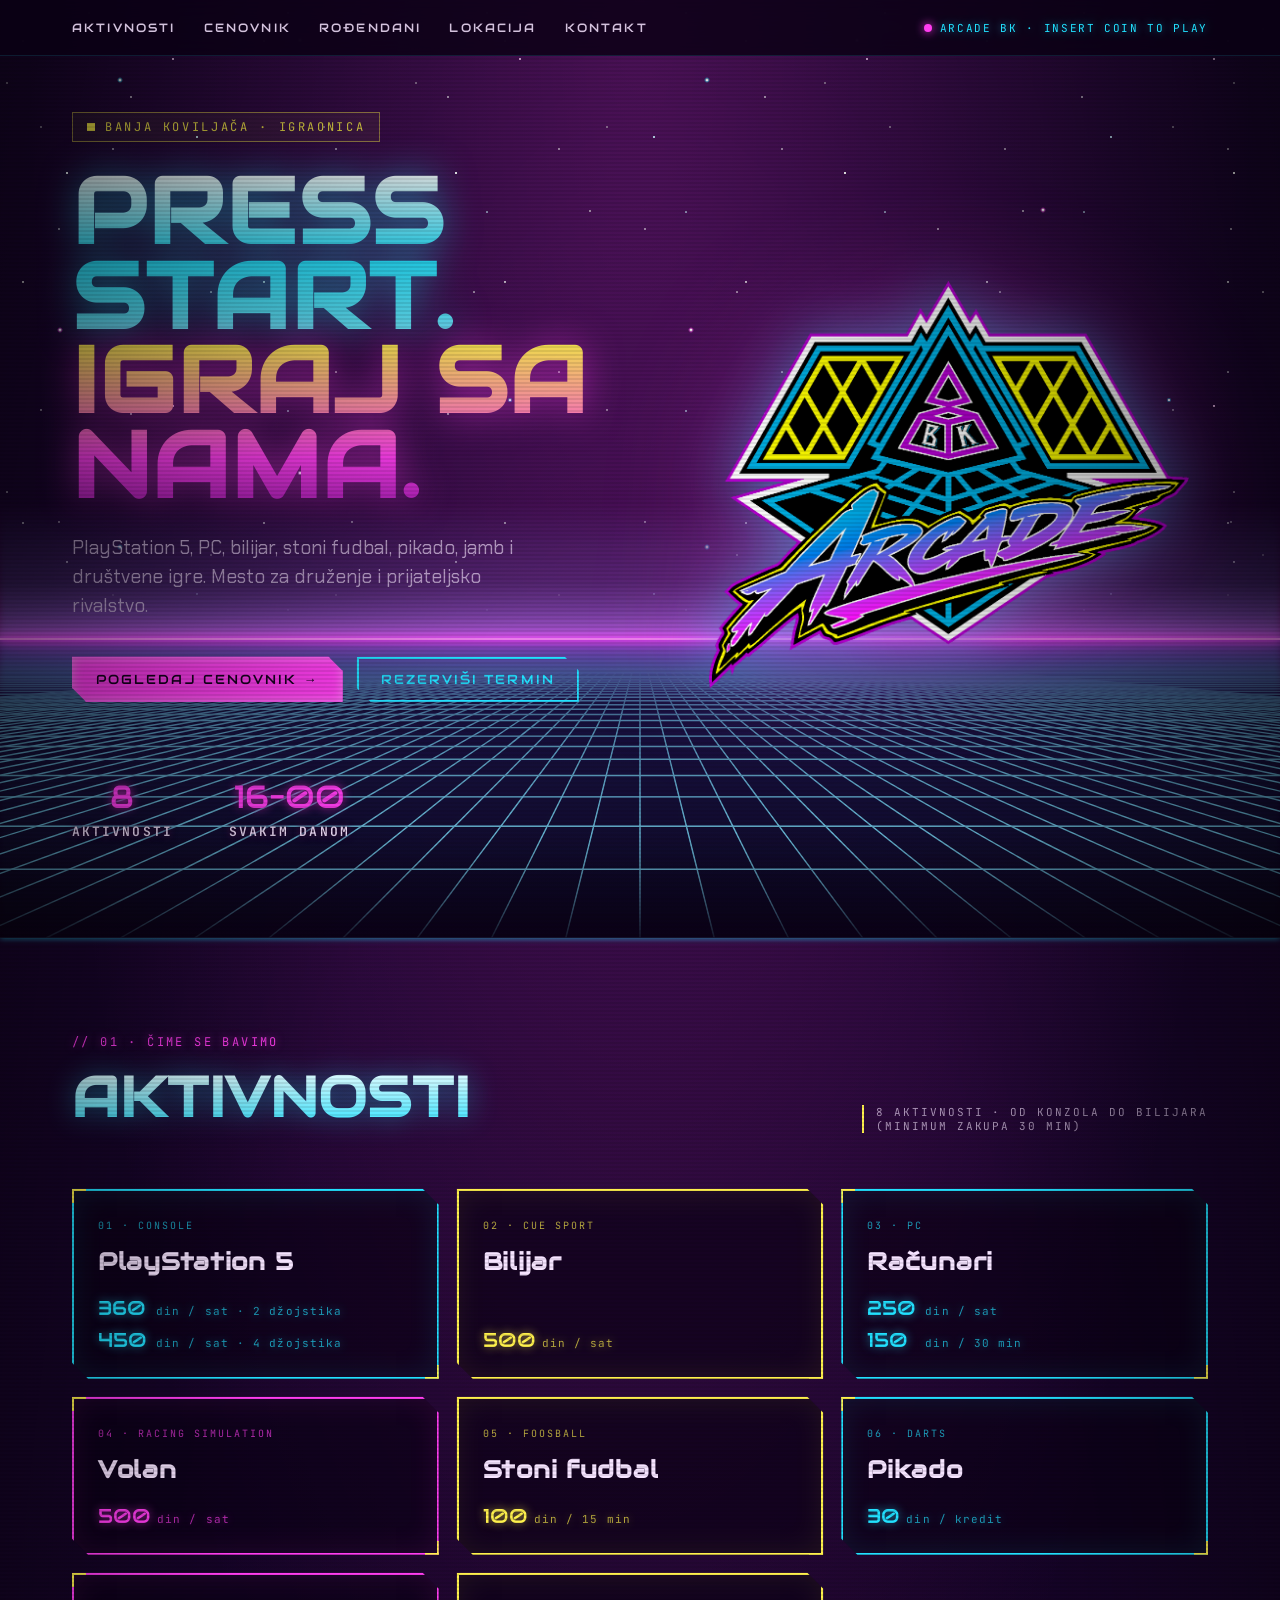
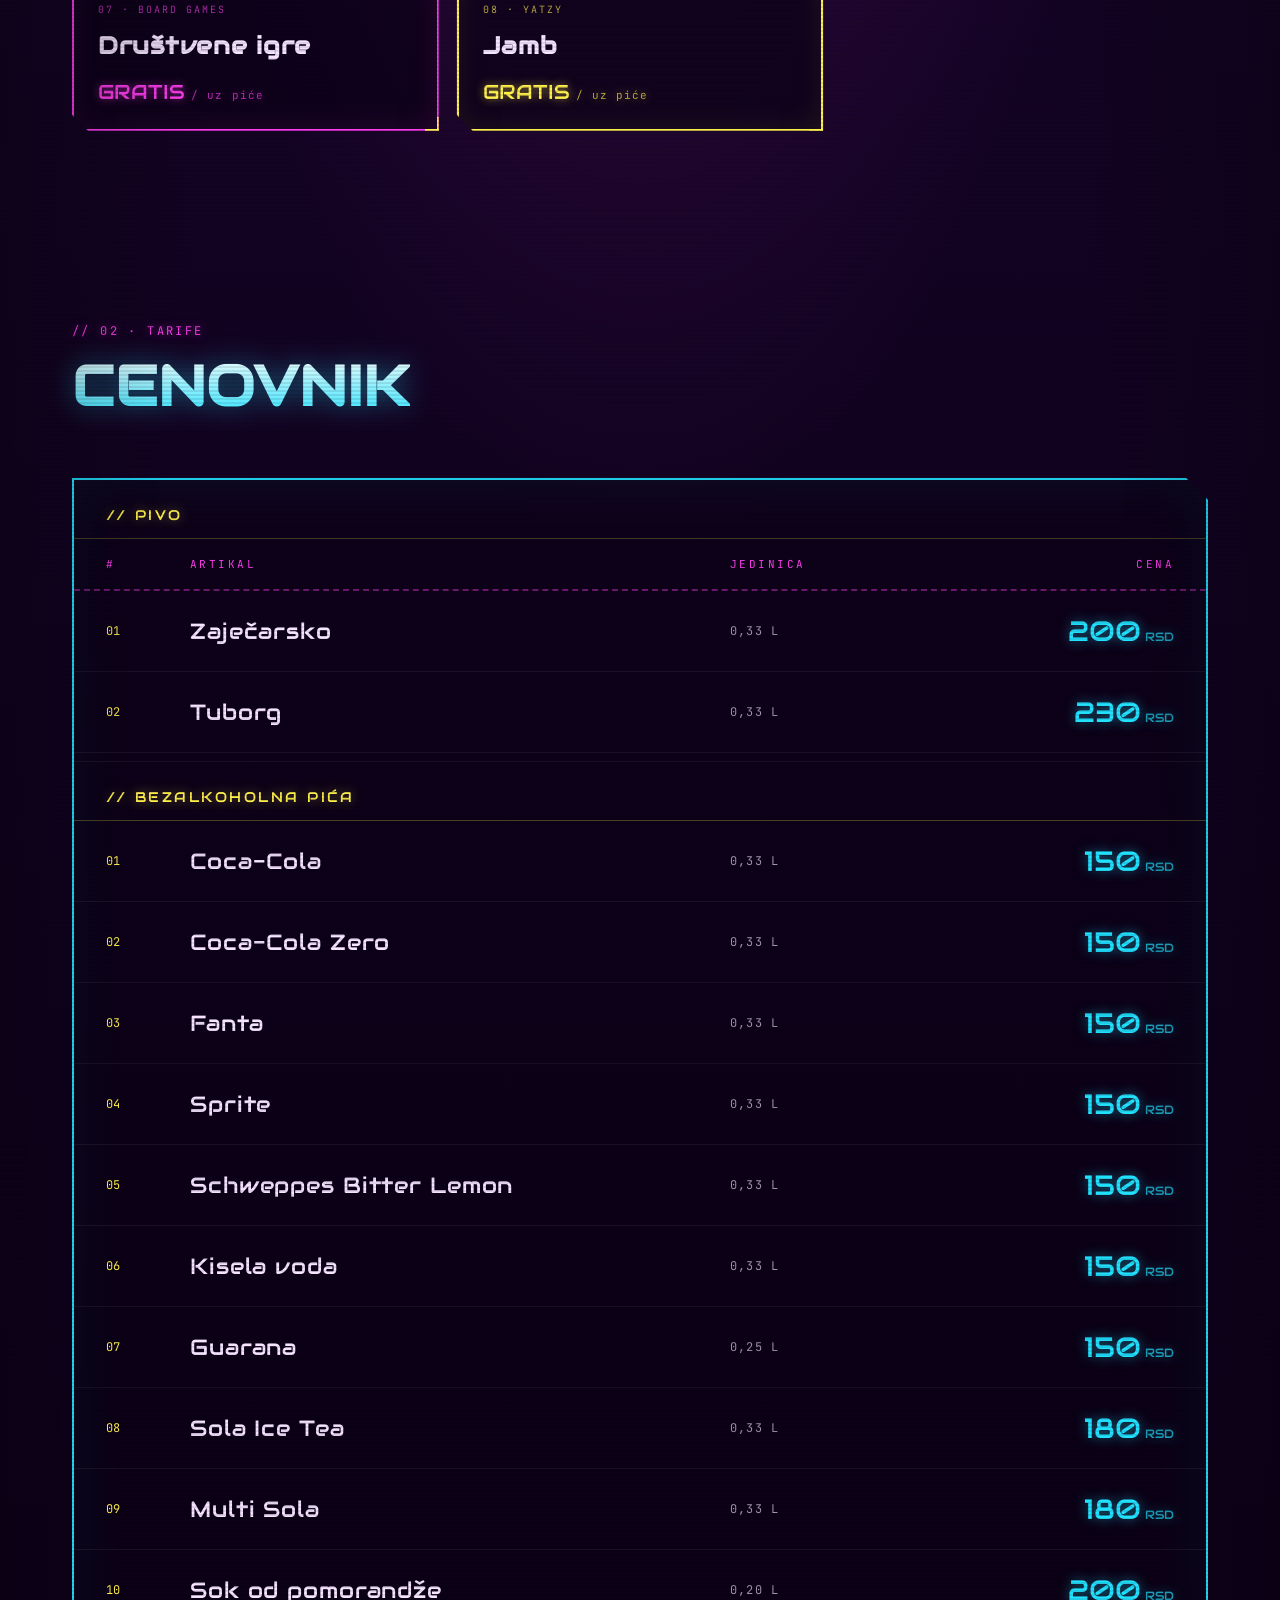
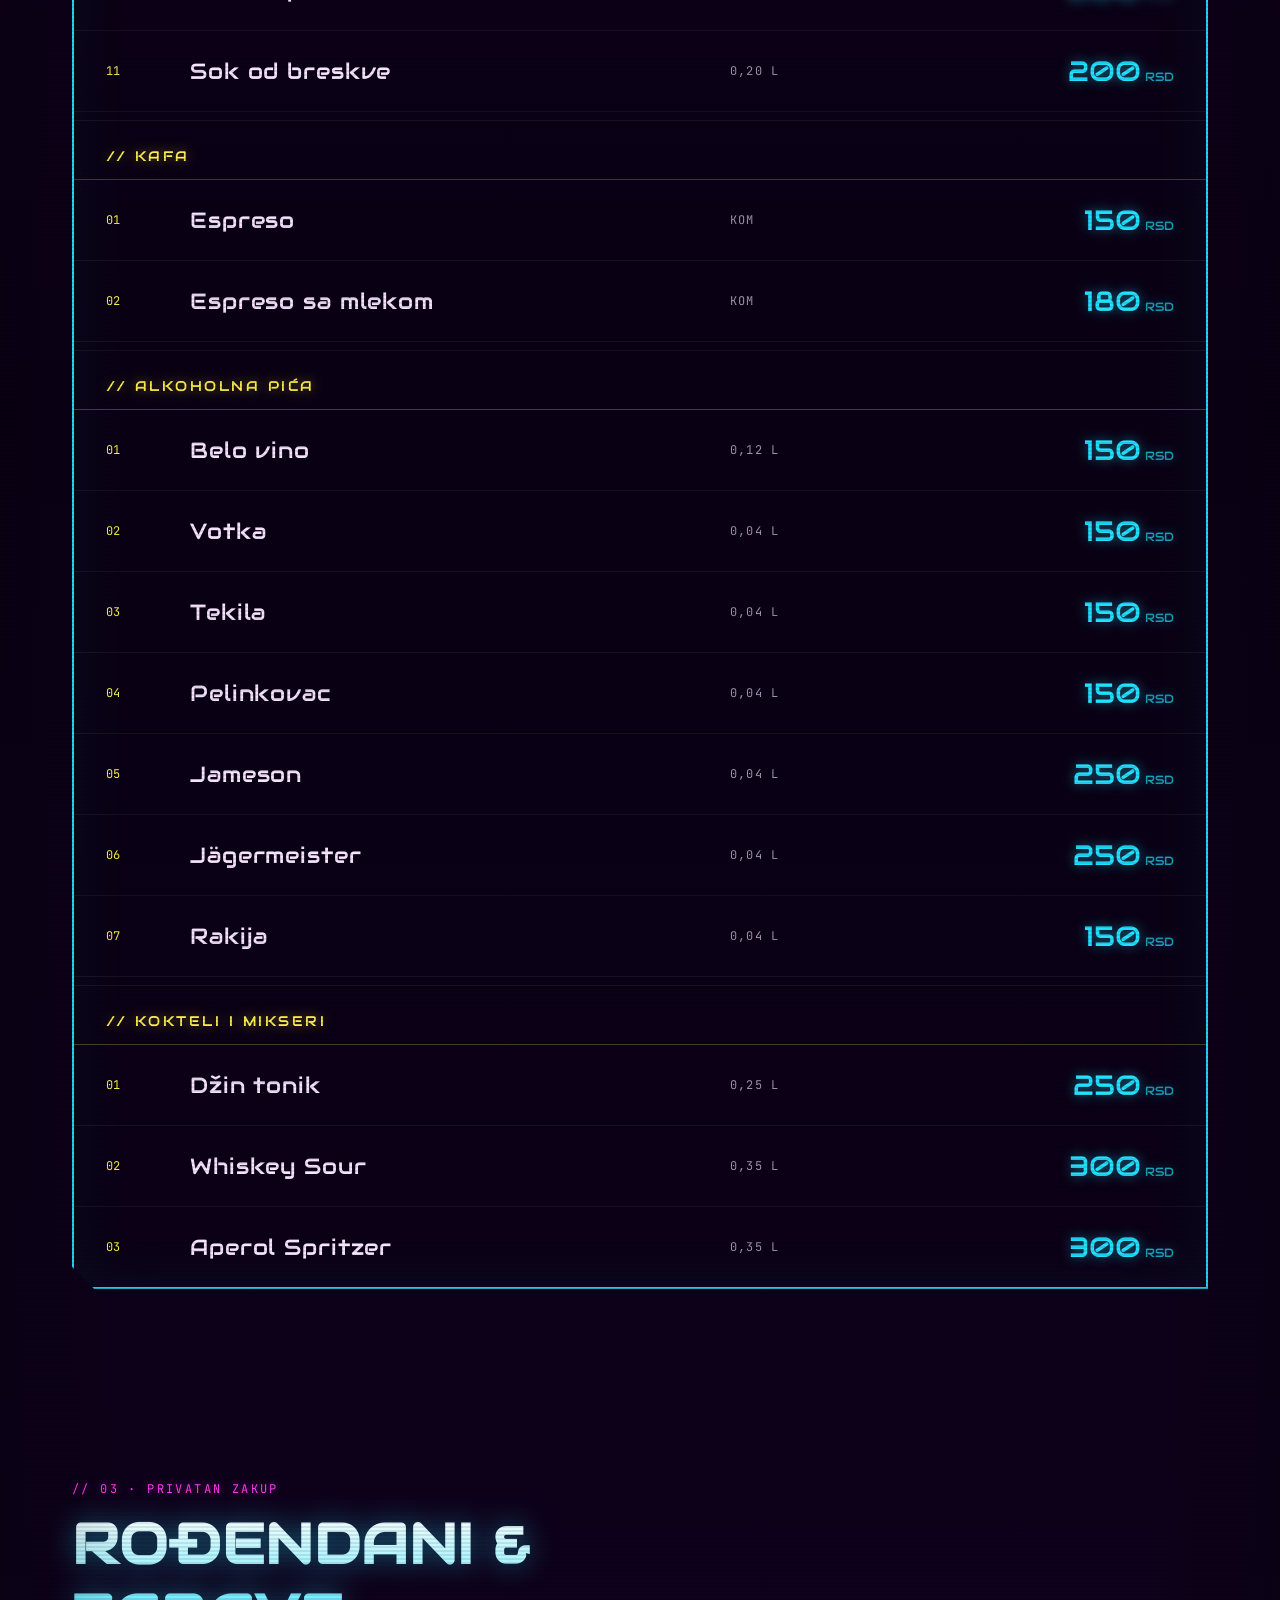
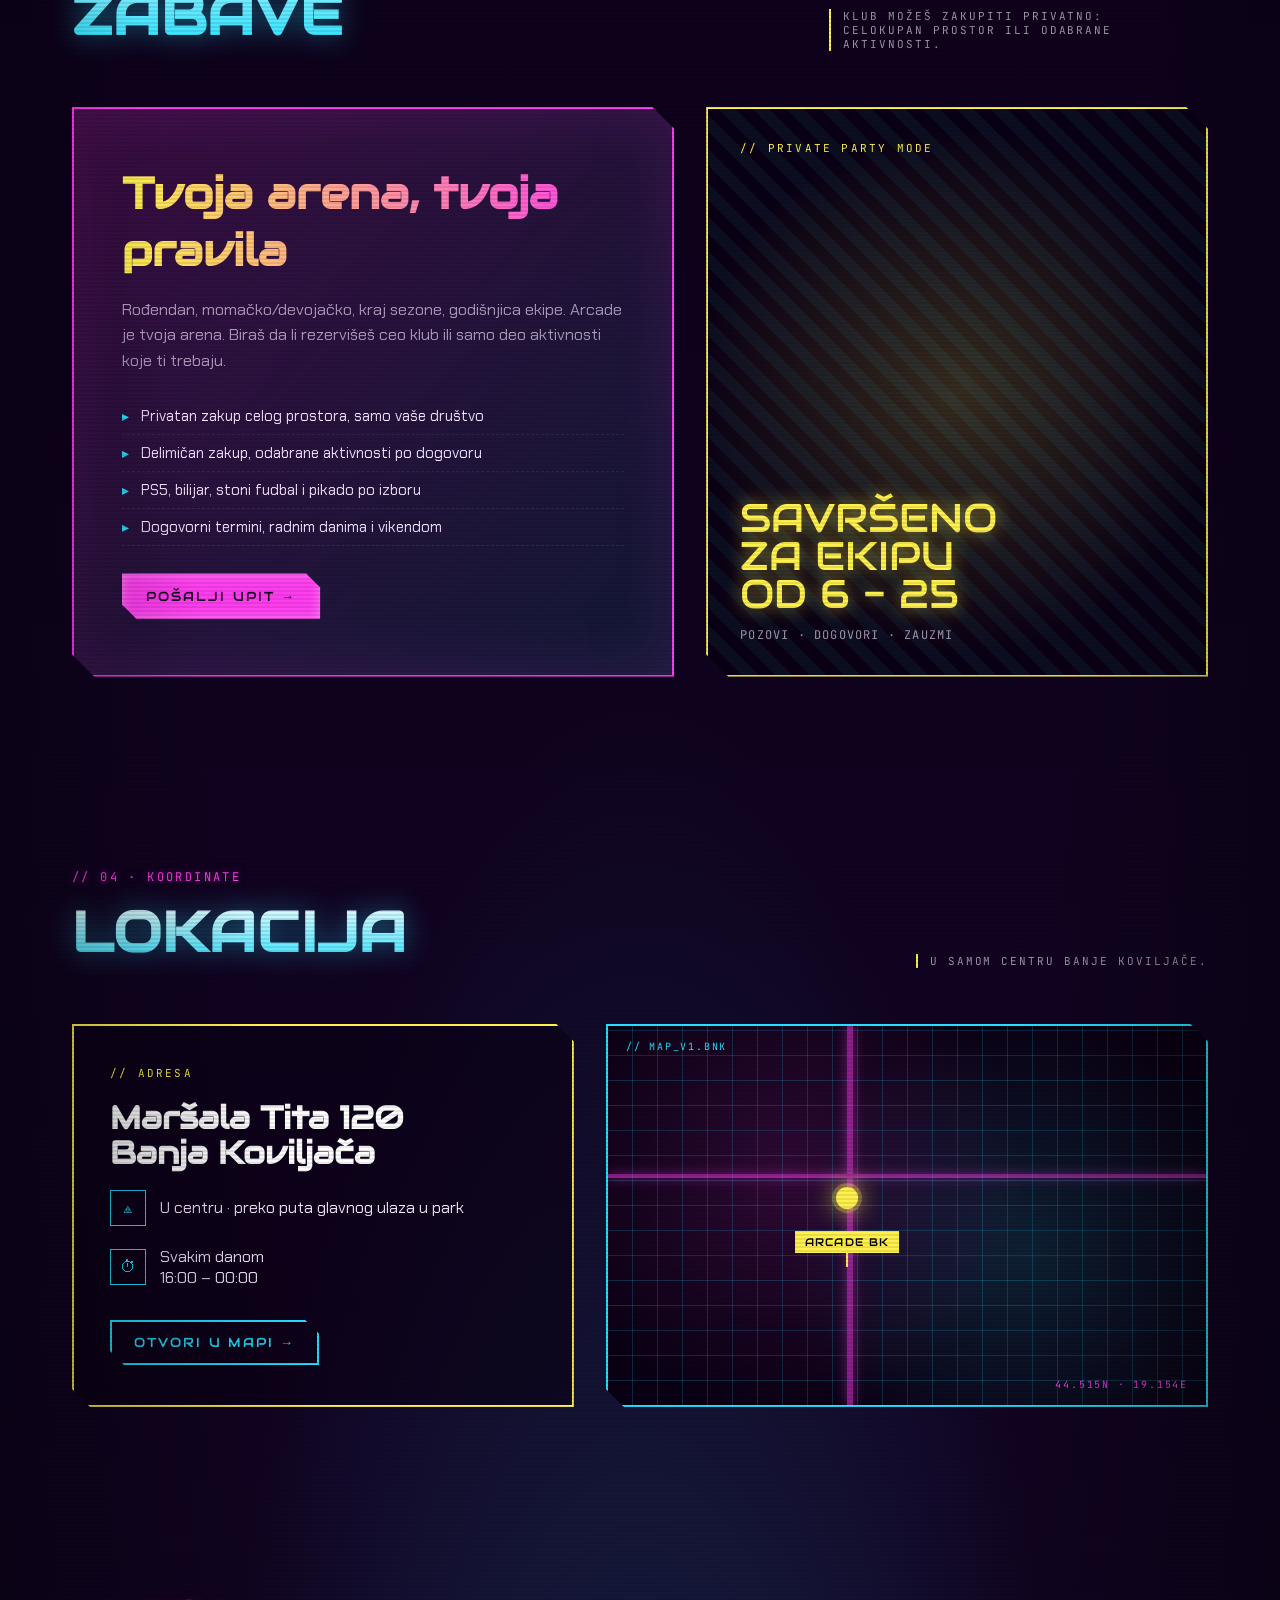
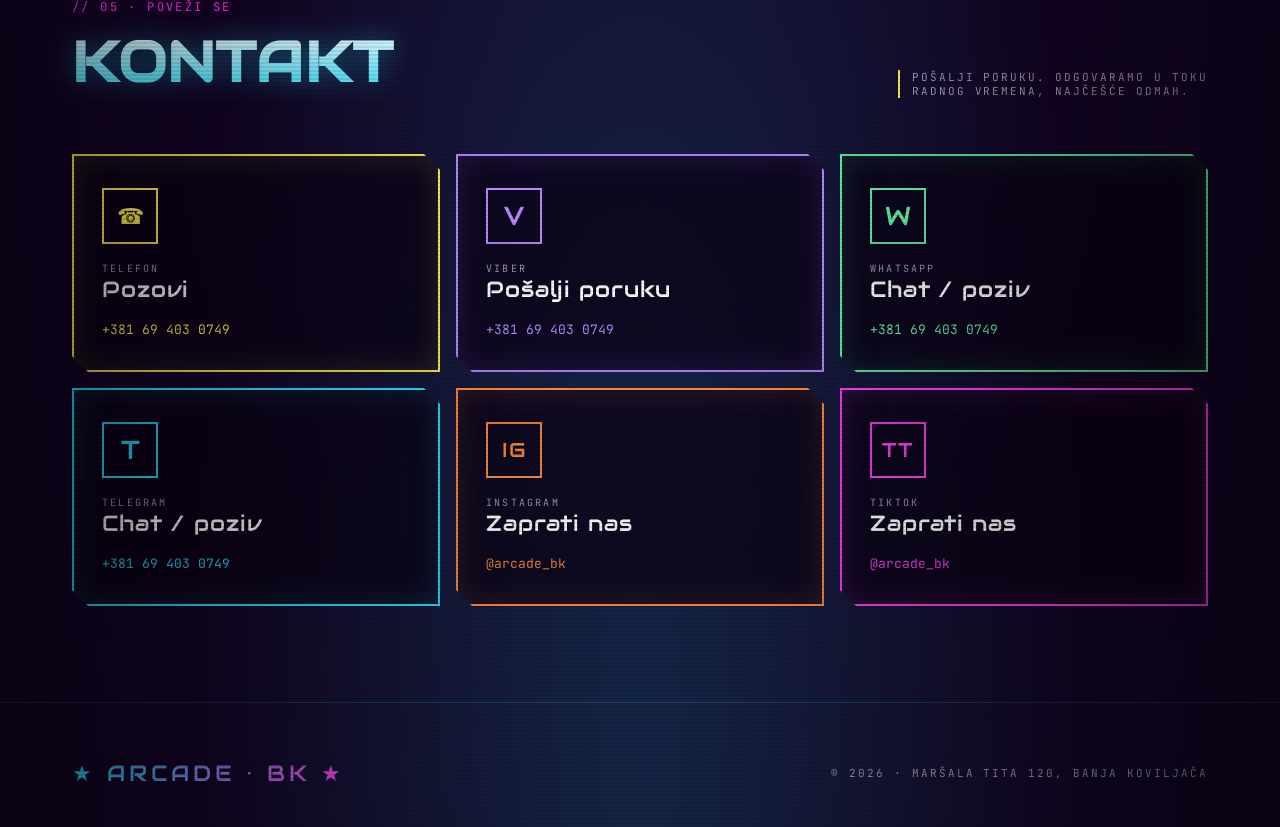
==== commit 2ac9a2bc: "Nove cene i izmene cenovnika - PlayStation 5: 360 / 450 din, obe cene iste velicine - Racunari: doda" ====
--- a/index.html
+++ b/index.html
@@ -66,6 +66,7 @@
 
 <div class="topbar">
     <nav class="nav">
+        <a href="#event" class="nav-event" data-event-link>Turnir</a><!-- EVENT link: obrisi zajedno sa event sekcijom -->
         <a href="#aktivnosti">Aktivnosti</a>
         <a href="#cenovnik">Cenovnik</a>
         <a href="#rodjendani">Rođendani</a>
@@ -109,6 +110,59 @@
     </div>
 </section>
 
+<!-- ===================== EVENT START =====================
+     Promo blok za trenutni event. Kada se event zavrsi, sekcija se
+     sama sakrije (data-end). Za potpuno uklanjanje obrisi sve izmedju
+     EVENT START i EVENT END. Za novi event: zameni poster u
+     assets/events/, tekstove i datume (data-start / data-end).
+     ======================================================= -->
+<section class="section event" id="event"
+         data-start="2026-10-24T19:00:00+02:00"
+         data-end="2026-10-25T03:00:00+02:00">
+    <a class="event-poster" href="assets/events/ufc6-poster.jpg" target="_blank" rel="noopener">
+        <img src="assets/events/ufc6-poster.jpg" alt="Poster: EA Sports UFC 6 turnir u Arcade BK, 24. oktobar u 19h" width="1080" height="1350" loading="lazy">
+        <span class="event-poster-hint">Ceo poster ↗</span>
+    </a>
+
+    <div class="event-body">
+        <div class="event-eyebrow"><span class="live-dot"></span>Event · Prijave otvorene</div>
+        <h2 class="event-title">UFC 6 <span>Turnir</span></h2>
+        <p class="event-sub">PlayStation 5 turnir. Uđi u oktagon — <strong>samo jedan</strong> izlazi kao šampion.</p>
+
+        <div class="event-facts">
+            <div class="fact cyan">
+                <div class="fact-lbl">Datum</div>
+                <div class="fact-val">24. oktobar</div>
+                <div class="fact-note">Početak 19:00h</div>
+            </div>
+            <div class="fact magenta">
+                <div class="fact-lbl">Prijave do</div>
+                <div class="fact-val">22. oktobra</div>
+                <div class="fact-note">u lokalu</div>
+            </div>
+            <div class="fact yellow">
+                <div class="fact-lbl">Kotizacija</div>
+                <div class="fact-val">1.000 RSD</div>
+                <div class="fact-note">po igraču</div>
+            </div>
+        </div>
+
+        <div class="event-prizes">
+            <div><span class="place">1.</span> 10.000 RSD</div>
+            <div><span class="place">2.</span> 20h igranja</div>
+            <div><span class="place">3.</span> 10h igranja</div>
+        </div>
+
+        <div class="event-countdown" data-countdown aria-live="off"></div>
+
+        <div class="cta-row">
+            <a href="#kontakt" class="btn btn-primary">Prijavi se →</a>
+            <span class="event-tag">Broj mesta ograničen!</span>
+        </div>
+    </div>
+</section>
+<!-- ====================== EVENT END ====================== -->
+
 <!-- AKTIVNOSTI -->
 <section class="section" id="aktivnosti">
     <div class="section-head">
@@ -129,8 +183,8 @@
                 <h3>PlayStation 5</h3>
             </div>
             <div class="price price-options">
-                <div><span class="amount">300</span><span class="cur">din / sat · 2 džojstika</span></div>
-                <div class="alt"><span class="amount">400</span><span class="cur">din / sat · 4 džojstika</span></div>
+                <div><span class="amount">360</span><span class="cur">din / sat · 2 džojstika</span></div>
+                <div class="alt"><span class="amount">450</span><span class="cur">din / sat · 4 džojstika</span></div>
             </div>
         </div>
 
@@ -149,7 +203,10 @@
                 <div class="badge">03 · PC</div>
                 <h3>Računari</h3>
             </div>
-            <div class="price"><span>250</span><span class="cur">din / sat</span></div>
+            <div class="price price-options">
+                <div><span class="amount">250</span><span class="cur">din / sat</span></div>
+                <div class="alt"><span class="amount">150</span><span class="cur">din / 30 min</span></div>
+            </div>
         </div>
 
         <div class="act-card magenta span-4">
@@ -224,19 +281,7 @@
         </div>
         <div class="pl-row">
             <div class="pl-id">02</div>
-            <div class="pl-name">Valjevsko</div>
-            <div class="pl-meta">0,33 l</div>
-            <div class="pl-price">200<span class="cur">RSD</span></div>
-        </div>
-        <div class="pl-row">
-            <div class="pl-id">03</div>
             <div class="pl-name">Tuborg</div>
-            <div class="pl-meta">0,33 l</div>
-            <div class="pl-price">230<span class="cur">RSD</span></div>
-        </div>
-        <div class="pl-row">
-            <div class="pl-id">04</div>
-            <div class="pl-name">Lav Premium</div>
             <div class="pl-meta">0,33 l</div>
             <div class="pl-price">230<span class="cur">RSD</span></div>
         </div>
@@ -262,42 +307,48 @@
         </div>
         <div class="pl-row">
             <div class="pl-id">04</div>
+            <div class="pl-name">Sprite</div>
+            <div class="pl-meta">0,33 l</div>
+            <div class="pl-price">150<span class="cur">RSD</span></div>
+        </div>
+        <div class="pl-row">
+            <div class="pl-id">05</div>
             <div class="pl-name">Schweppes Bitter Lemon</div>
             <div class="pl-meta">0,33 l</div>
             <div class="pl-price">150<span class="cur">RSD</span></div>
         </div>
         <div class="pl-row">
-            <div class="pl-id">05</div>
+            <div class="pl-id">06</div>
             <div class="pl-name">Kisela voda</div>
             <div class="pl-meta">0,33 l</div>
             <div class="pl-price">150<span class="cur">RSD</span></div>
         </div>
         <div class="pl-row">
-            <div class="pl-id">06</div>
+            <div class="pl-id">07</div>
             <div class="pl-name">Guarana</div>
             <div class="pl-meta">0,25 l</div>
             <div class="pl-price">150<span class="cur">RSD</span></div>
         </div>
         <div class="pl-row">
-            <div class="pl-id">07</div>
+            <div class="pl-id">08</div>
             <div class="pl-name">Sola Ice Tea</div>
             <div class="pl-meta">0,33 l</div>
             <div class="pl-price">180<span class="cur">RSD</span></div>
         </div>
         <div class="pl-row">
-            <div class="pl-id">08</div>
+            <div class="pl-id">09</div>
             <div class="pl-name">Multi Sola</div>
             <div class="pl-meta">0,33 l</div>
             <div class="pl-price">180<span class="cur">RSD</span></div>
         </div>
         <div class="pl-row">
-            <div class="pl-id">09</div>
+            <div class="pl-id">10</div>
             <div class="pl-name">Sok od pomorandže</div>
             <div class="pl-meta">0,20 l</div>
             <div class="pl-price">200<span class="cur">RSD</span></div>
         </div>
         <div class="pl-row">
-            <div class="pl-id">10</div>
+            <div class="pl-id">11</div>
             <div class="pl-name">Sok od breskve</div>
             <div class="pl-meta">0,20 l</div>
             <div class="pl-price">200<span class="cur">RSD</span></div>
@@ -321,7 +372,7 @@
         <div class="pl-row">
             <div class="pl-id">01</div>
             <div class="pl-name">Belo vino</div>
-            <div class="pl-meta">0,30 l</div>
+            <div class="pl-meta">0,12 l</div>
             <div class="pl-price">150<span class="cur">RSD</span></div>
         </div>
         <div class="pl-row">
@@ -350,7 +401,7 @@
         </div>
         <div class="pl-row">
             <div class="pl-id">06</div>
-            <div class="pl-name">Vinjak 5</div>
+            <div class="pl-name">Jägermeister</div>
             <div class="pl-meta">0,04 l</div>
             <div class="pl-price">250<span class="cur">RSD</span></div>
         </div>
@@ -533,5 +584,41 @@
     <div>© 2026 · Maršala Tita 120, Banja Koviljača</div>
 </footer>
 
+<script>
+/* Event: odbrojavanje do pocetka, automatsko sakrivanje posle kraja,
+   i skok na #event za nove posetioce dok je event aktivan */
+document.querySelectorAll('.event[data-end]').forEach(function (ev) {
+    var start = new Date(ev.dataset.start).getTime();
+    var end = new Date(ev.dataset.end).getTime();
+    var out = ev.querySelector('[data-countdown]');
+    function pad(n) { return String(n).padStart(2, '0'); }
+    function hide() {
+        ev.remove();
+        document.querySelectorAll('[data-event-link]').forEach(function (a) { a.remove(); });
+    }
+    if (Date.now() >= end) { hide(); return; }
+
+    // Novi posetilac (jednom po eventu, samo ako link ne vodi na drugu sekciju)
+    var seenKey = 'arcadebk-event-seen:' + ev.dataset.start;
+    var seen = false;
+    try { seen = localStorage.getItem(seenKey) === '1'; localStorage.setItem(seenKey, '1'); } catch (e) {}
+    if (!seen && !location.hash) {
+        setTimeout(function () { ev.scrollIntoView({ block: 'start' }); }, 500);
+    }
+
+    function tick() {
+        var now = Date.now();
+        if (now >= end) { hide(); return; }
+        if (!out) return;
+        if (now >= start) { out.innerHTML = '<b>U toku!</b> Dođi da navijaš.'; return; }
+        var s = Math.floor((start - now) / 1000);
+        var d = Math.floor(s / 86400), h = Math.floor(s % 86400 / 3600), m = Math.floor(s % 3600 / 60);
+        out.innerHTML = 'Do početka: <b>' + d + '</b>d <b>' + pad(h) + '</b>h <b>' + pad(m) + '</b>m';
+        setTimeout(tick, 30000);
+    }
+    tick();
+});
+</script>
+
 </body>
 </html>
--- a/styles.css
+++ b/styles.css
@@ -335,11 +335,11 @@
 .act-card .price-options { display: block; }
 .act-card .price-options > div {
     display: grid;
-    grid-template-columns: 44px 1fr;
+    grid-template-columns: 52px 1fr;
     align-items: baseline;
     gap: 6px;
 }
-.act-card .price-options .alt { margin-top: 4px; font-size: 14px; opacity: 0.82; }
+.act-card .price-options .alt { margin-top: 6px; }
 .act-card.cyan .price { color: var(--cyan); text-shadow: 0 0 10px rgba(34,225,255,0.6); }
 .act-card.magenta .price { color: var(--magenta); text-shadow: 0 0 10px rgba(255,61,240,0.6); }
 .act-card.yellow .price { color: var(--yellow); text-shadow: 0 0 10px rgba(255,241,77,0.6); }
@@ -752,3 +752,193 @@
     .topbar { padding: 9px 12px; }
     .topbar .nav { gap: 6px 12px; font-size: 9px; letter-spacing: 0.08em; }
 }
+
+/* =====================================================================
+   EVENT promo (reusable for any event - content lives in index.html
+   between EVENT START / EVENT END; styles here can stay permanently)
+   ===================================================================== */
+.event {
+    display: grid;
+    grid-template-columns: minmax(0, 400px) minmax(0, 1fr);
+    gap: 64px;
+    align-items: center;
+    background:
+            linear-gradient(90deg, rgba(255,61,240,0.10), rgba(34,225,255,0.06) 60%, transparent),
+            rgba(10,0,20,0.55);
+    border-top: 1px solid rgba(255,61,240,0.45);
+    border-bottom: 1px solid rgba(34,225,255,0.35);
+    box-shadow: 0 -1px 18px rgba(255,61,240,0.25), 0 1px 18px rgba(34,225,255,0.18);
+}
+
+/* Highlighted event link in the top menu */
+.topbar .nav a.nav-event {
+    color: var(--magenta); opacity: 1;
+    text-shadow: 0 0 8px rgba(255,61,240,0.7);
+    display: inline-flex; align-items: center; gap: 6px;
+}
+.topbar .nav a.nav-event::before {
+    content: '';
+    width: 7px; height: 7px; border-radius: 50%;
+    background: var(--magenta); box-shadow: 0 0 8px var(--magenta);
+    animation: live-pulse 1.4s ease-in-out infinite;
+}
+
+/* Poster in a tilted neon frame */
+.event-poster {
+    position: relative;
+    display: block;
+    transform: rotate(-3deg);
+    transition: transform 0.3s ease, box-shadow 0.3s ease;
+    box-shadow:
+            0 0 0 2px var(--magenta),
+            0 0 0 6px rgba(10,0,20,0.9),
+            0 0 0 8px var(--cyan),
+            0 0 40px rgba(255,61,240,0.45),
+            0 20px 60px rgba(0,0,0,0.6);
+}
+.event-poster img { width: 100%; height: auto; }
+.event-poster:hover,
+.event-poster:focus-visible {
+    transform: rotate(0deg) scale(1.02);
+    box-shadow:
+            0 0 0 2px var(--magenta),
+            0 0 0 6px rgba(10,0,20,0.9),
+            0 0 0 8px var(--cyan),
+            0 0 60px rgba(255,61,240,0.65),
+            0 20px 60px rgba(0,0,0,0.6);
+}
+.event-poster-hint {
+    position: absolute; right: 12px; bottom: 12px;
+    font-family: 'JetBrains Mono', monospace;
+    font-size: 11px; letter-spacing: 0.14em; text-transform: uppercase;
+    color: var(--ink);
+    background: rgba(10,0,20,0.8);
+    border: 1px solid var(--cyan);
+    padding: 6px 10px;
+    opacity: 0; transition: opacity 0.2s;
+}
+.event-poster:hover .event-poster-hint,
+.event-poster:focus-visible .event-poster-hint { opacity: 1; }
+
+.event-eyebrow {
+    display: inline-flex; align-items: center; gap: 10px;
+    font-family: 'JetBrains Mono', monospace;
+    font-size: 12px; letter-spacing: 0.22em; text-transform: uppercase;
+    color: var(--magenta);
+    text-shadow: 0 0 8px rgba(255,61,240,0.5);
+    margin-bottom: 16px;
+}
+.live-dot {
+    width: 10px; height: 10px; border-radius: 50%;
+    background: var(--magenta);
+    box-shadow: 0 0 10px var(--magenta);
+    animation: live-pulse 1.4s ease-in-out infinite;
+}
+@keyframes live-pulse { 50% { opacity: 0.3; transform: scale(0.75); } }
+
+.event-title {
+    font-family: 'Audiowide', sans-serif;
+    font-size: 64px; line-height: 1; margin: 0 0 16px;
+    text-transform: uppercase; letter-spacing: 0.02em;
+    color: #fff;
+    text-shadow: 0 0 18px rgba(255,255,255,0.35);
+}
+.event-title span {
+    background: linear-gradient(90deg, var(--cyan), var(--magenta));
+    -webkit-background-clip: text; background-clip: text; color: transparent;
+    filter: drop-shadow(0 0 14px rgba(255,61,240,0.5));
+    text-shadow: none;
+}
+.event-sub {
+    font-size: 18px; line-height: 1.5; color: var(--ink-dim);
+    margin: 0 0 32px; max-width: 560px;
+}
+.event-sub strong { color: var(--yellow); font-weight: 600; }
+
+.event-facts {
+    display: grid; grid-template-columns: repeat(3, 1fr);
+    gap: 14px; margin-bottom: 18px;
+}
+.event-facts .fact {
+    border: 2px solid; padding: 16px 18px;
+    background: rgba(10,0,20,0.6);
+    clip-path: polygon(0 0, calc(100% - 12px) 0, 100% 12px, 100% 100%, 12px 100%, 0 calc(100% - 12px));
+}
+.fact-lbl {
+    font-family: 'JetBrains Mono', monospace;
+    font-size: 11px; letter-spacing: 0.2em; text-transform: uppercase;
+    color: var(--ink-dim);
+}
+.fact-val {
+    font-family: 'Audiowide', sans-serif;
+    font-size: 22px; margin: 6px 0 4px; white-space: nowrap;
+}
+.fact-note { font-size: 14px; color: var(--ink-dim); }
+.fact.cyan    { border-color: var(--cyan); }
+.fact.magenta { border-color: var(--magenta); }
+.fact.yellow  { border-color: var(--yellow); }
+.fact.cyan .fact-val    { color: var(--cyan);    text-shadow: 0 0 10px rgba(34,225,255,0.6); }
+.fact.magenta .fact-val { color: var(--magenta); text-shadow: 0 0 10px rgba(255,61,240,0.6); }
+.fact.yellow .fact-val  { color: var(--yellow);  text-shadow: 0 0 10px rgba(255,241,77,0.6); }
+
+.event-prizes {
+    display: flex; flex-wrap: wrap; gap: 8px 28px;
+    font-family: 'JetBrains Mono', monospace;
+    font-size: 14px; letter-spacing: 0.08em; text-transform: uppercase;
+    color: var(--ink);
+    padding: 14px 0;
+    border-top: 1px dashed rgba(255,241,77,0.35);
+    border-bottom: 1px dashed rgba(255,241,77,0.35);
+    margin-bottom: 18px;
+}
+.event-prizes .place { color: var(--yellow); font-weight: 700; }
+.event-prizes > div:first-child { color: var(--yellow); text-shadow: 0 0 10px rgba(255,241,77,0.5); }
+
+.event-countdown {
+    font-family: 'JetBrains Mono', monospace;
+    font-size: 14px; letter-spacing: 0.12em; text-transform: uppercase;
+    color: var(--ink-dim);
+    min-height: 1.4em;
+    margin-bottom: 26px;
+}
+.event-countdown b { font-size: 20px; color: var(--cyan); text-shadow: 0 0 8px rgba(34,225,255,0.6); }
+
+.event .cta-row { align-items: center; }
+.event-tag {
+    display: inline-block;
+    font-family: 'Audiowide', sans-serif;
+    font-size: 13px; letter-spacing: 0.08em; text-transform: uppercase;
+    color: #16001f; background: var(--yellow);
+    padding: 8px 14px;
+    transform: rotate(3deg);
+    box-shadow: 0 0 18px rgba(255,241,77,0.45);
+}
+
+@media (prefers-reduced-motion: reduce) {
+    .live-dot, .topbar .nav a.nav-event::before { animation: none; }
+    .event-poster, .event-poster:hover { transform: none; }
+}
+
+@media (max-width: 1100px) {
+    .event { gap: 40px; grid-template-columns: minmax(0, 340px) minmax(0, 1fr); }
+    .event-title { font-size: 52px; }
+    .fact-val { font-size: 18px; }
+}
+@media (max-width: 900px) {
+    .event { grid-template-columns: 1fr; gap: 40px; }
+    .event-poster { max-width: 340px; width: 100%; margin: 0 auto; transform: rotate(-2deg); }
+    .event-title { font-size: 44px; }
+}
+@media (max-width: 600px) {
+    .event-poster { max-width: 280px; }
+    .event-title { font-size: 34px; }
+    .event-sub { font-size: 16px; }
+    .event-facts { grid-template-columns: 1fr; gap: 10px; }
+    .event-facts .fact {
+        display: grid; grid-template-columns: 1fr auto; align-items: baseline;
+        column-gap: 12px; padding: 12px 16px;
+    }
+    .fact-val { grid-column: 2; grid-row: 1 / span 2; margin: 0; font-size: 18px; align-self: center; }
+    .fact-note { font-size: 13px; }
+    .event-prizes { font-size: 13px; gap: 6px 18px; }
+}
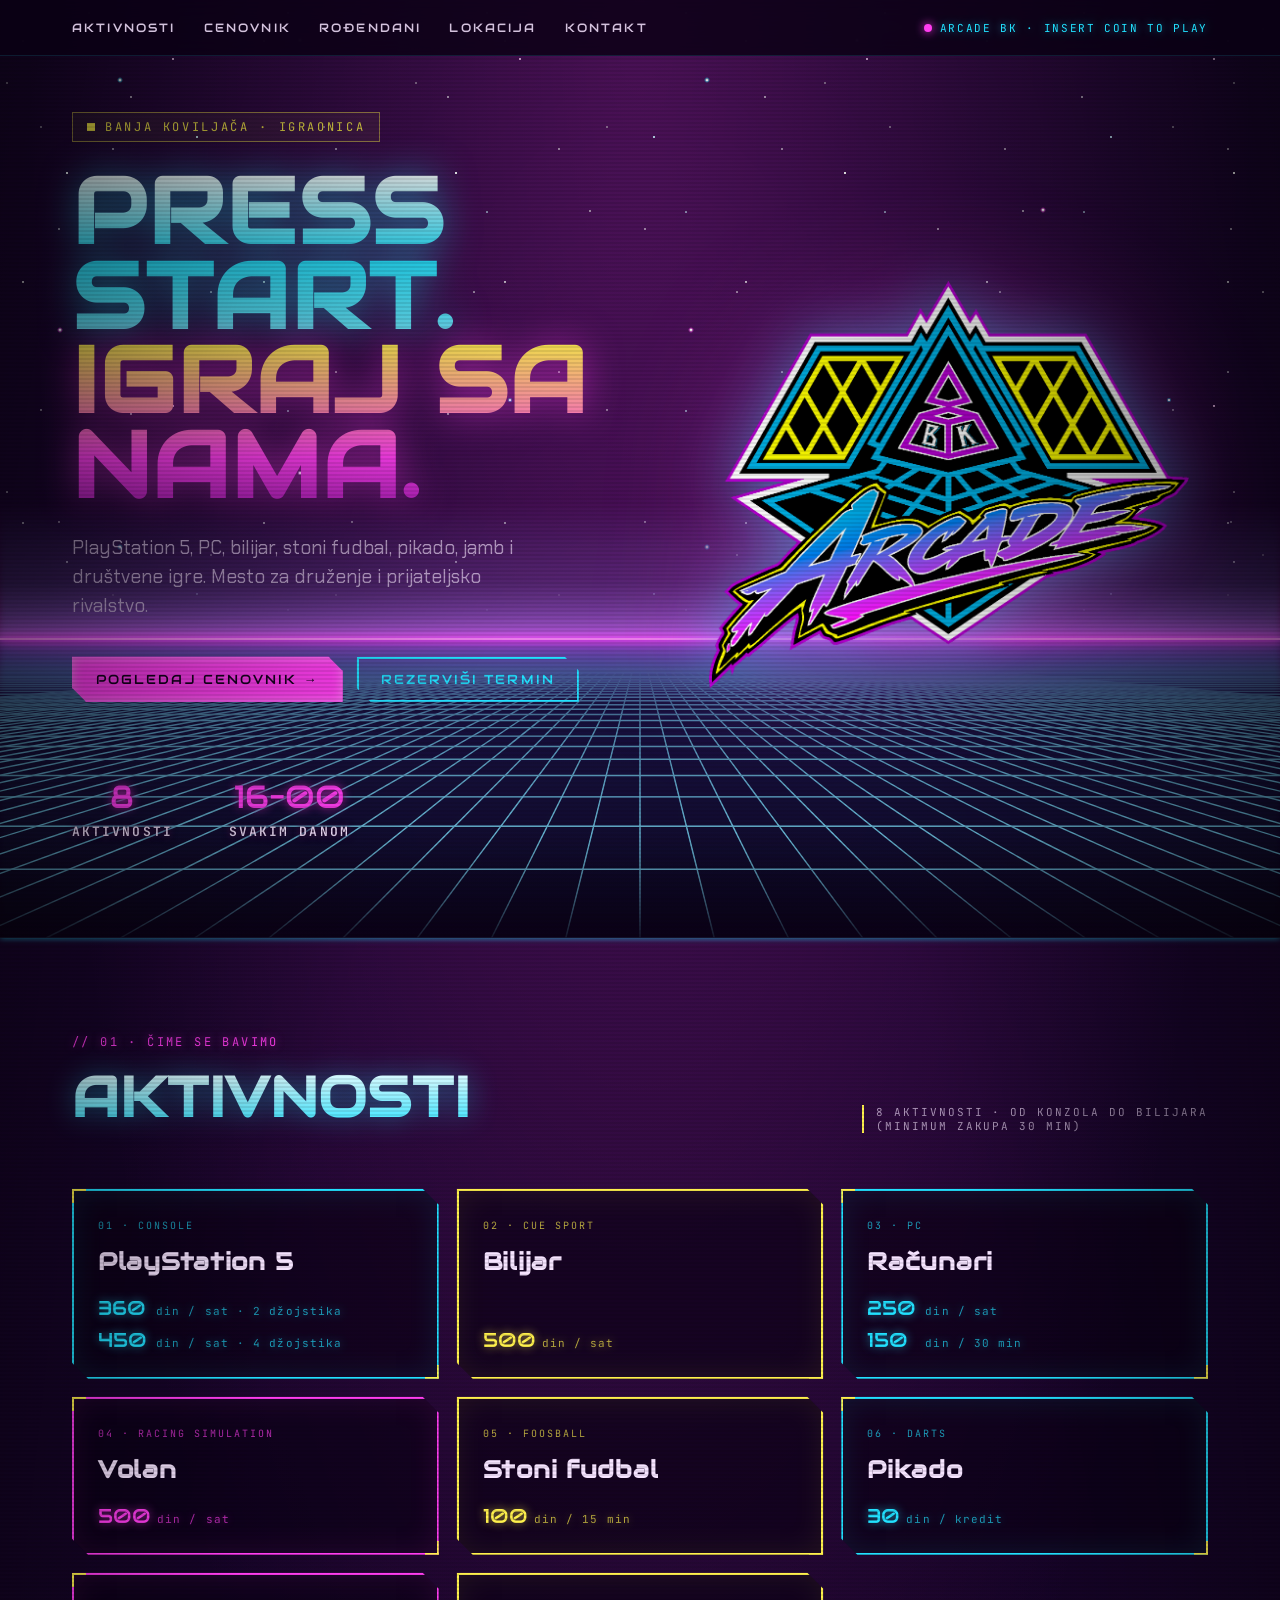
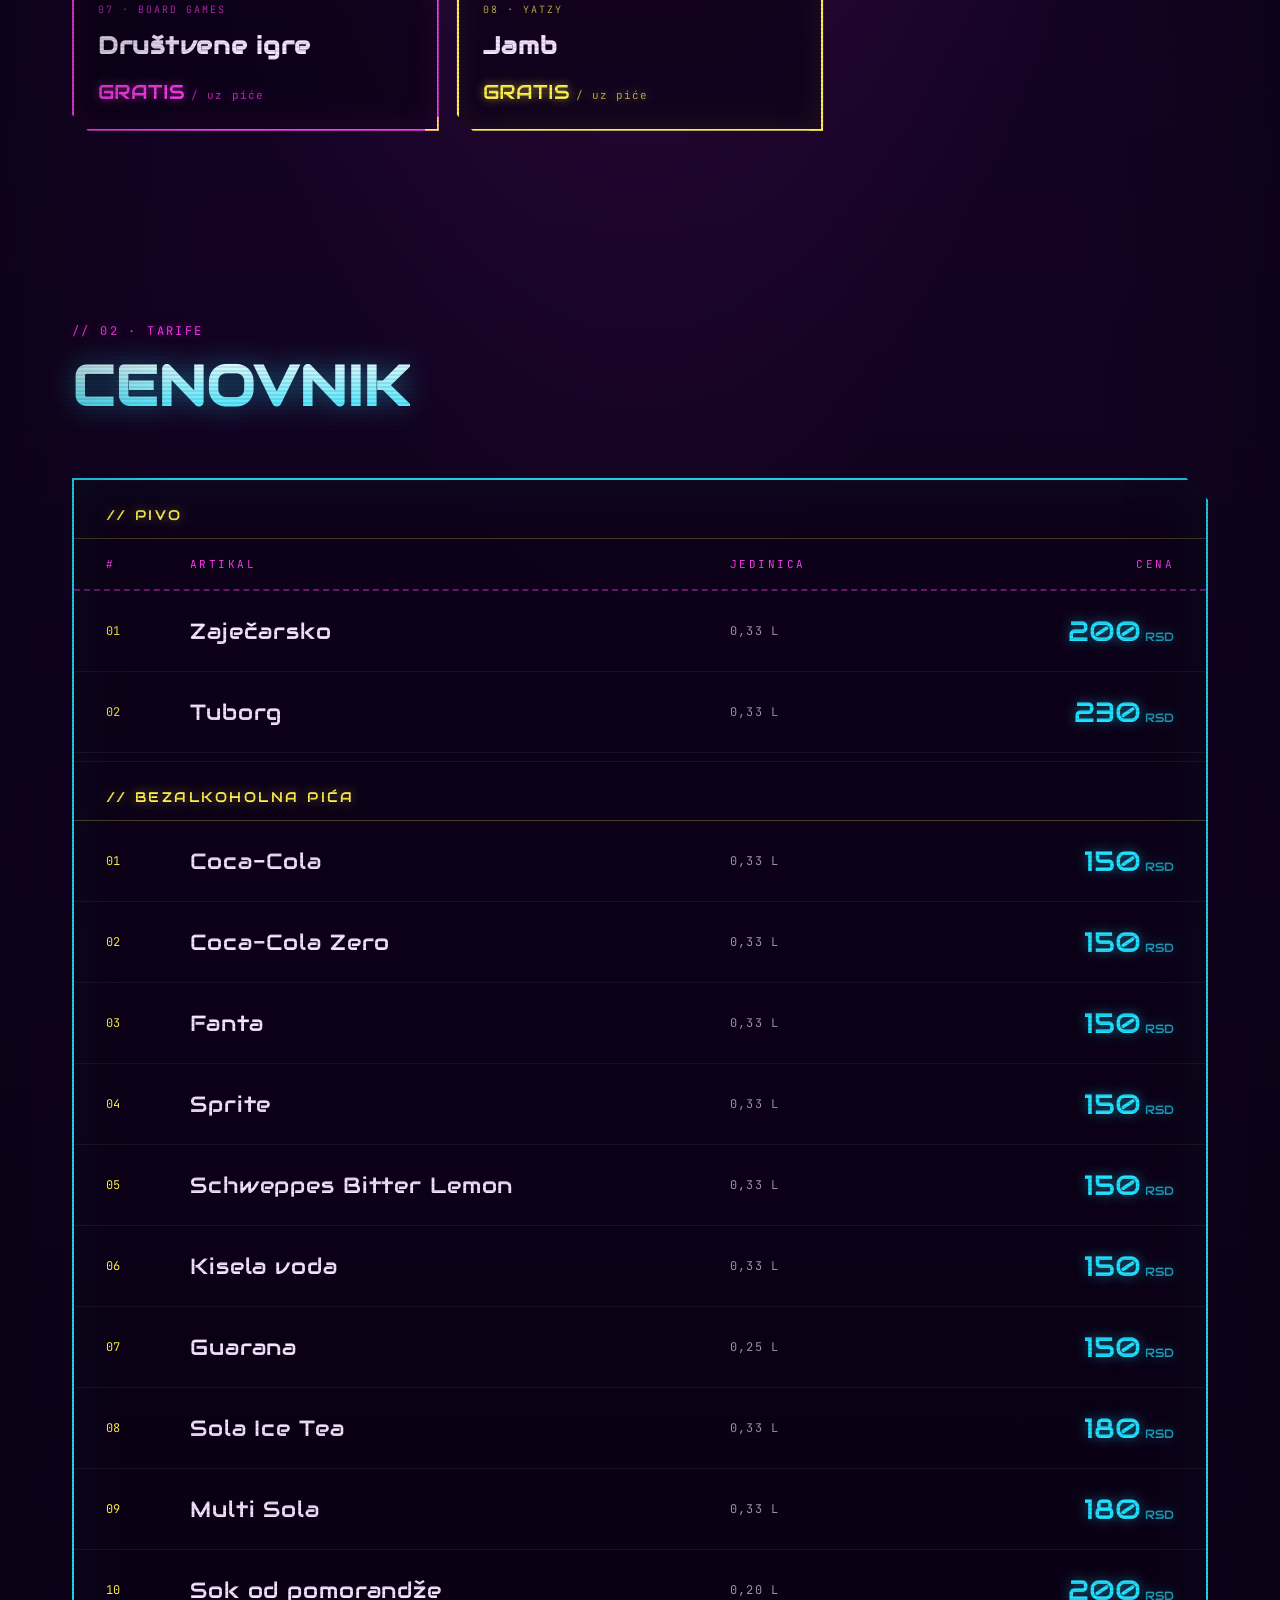
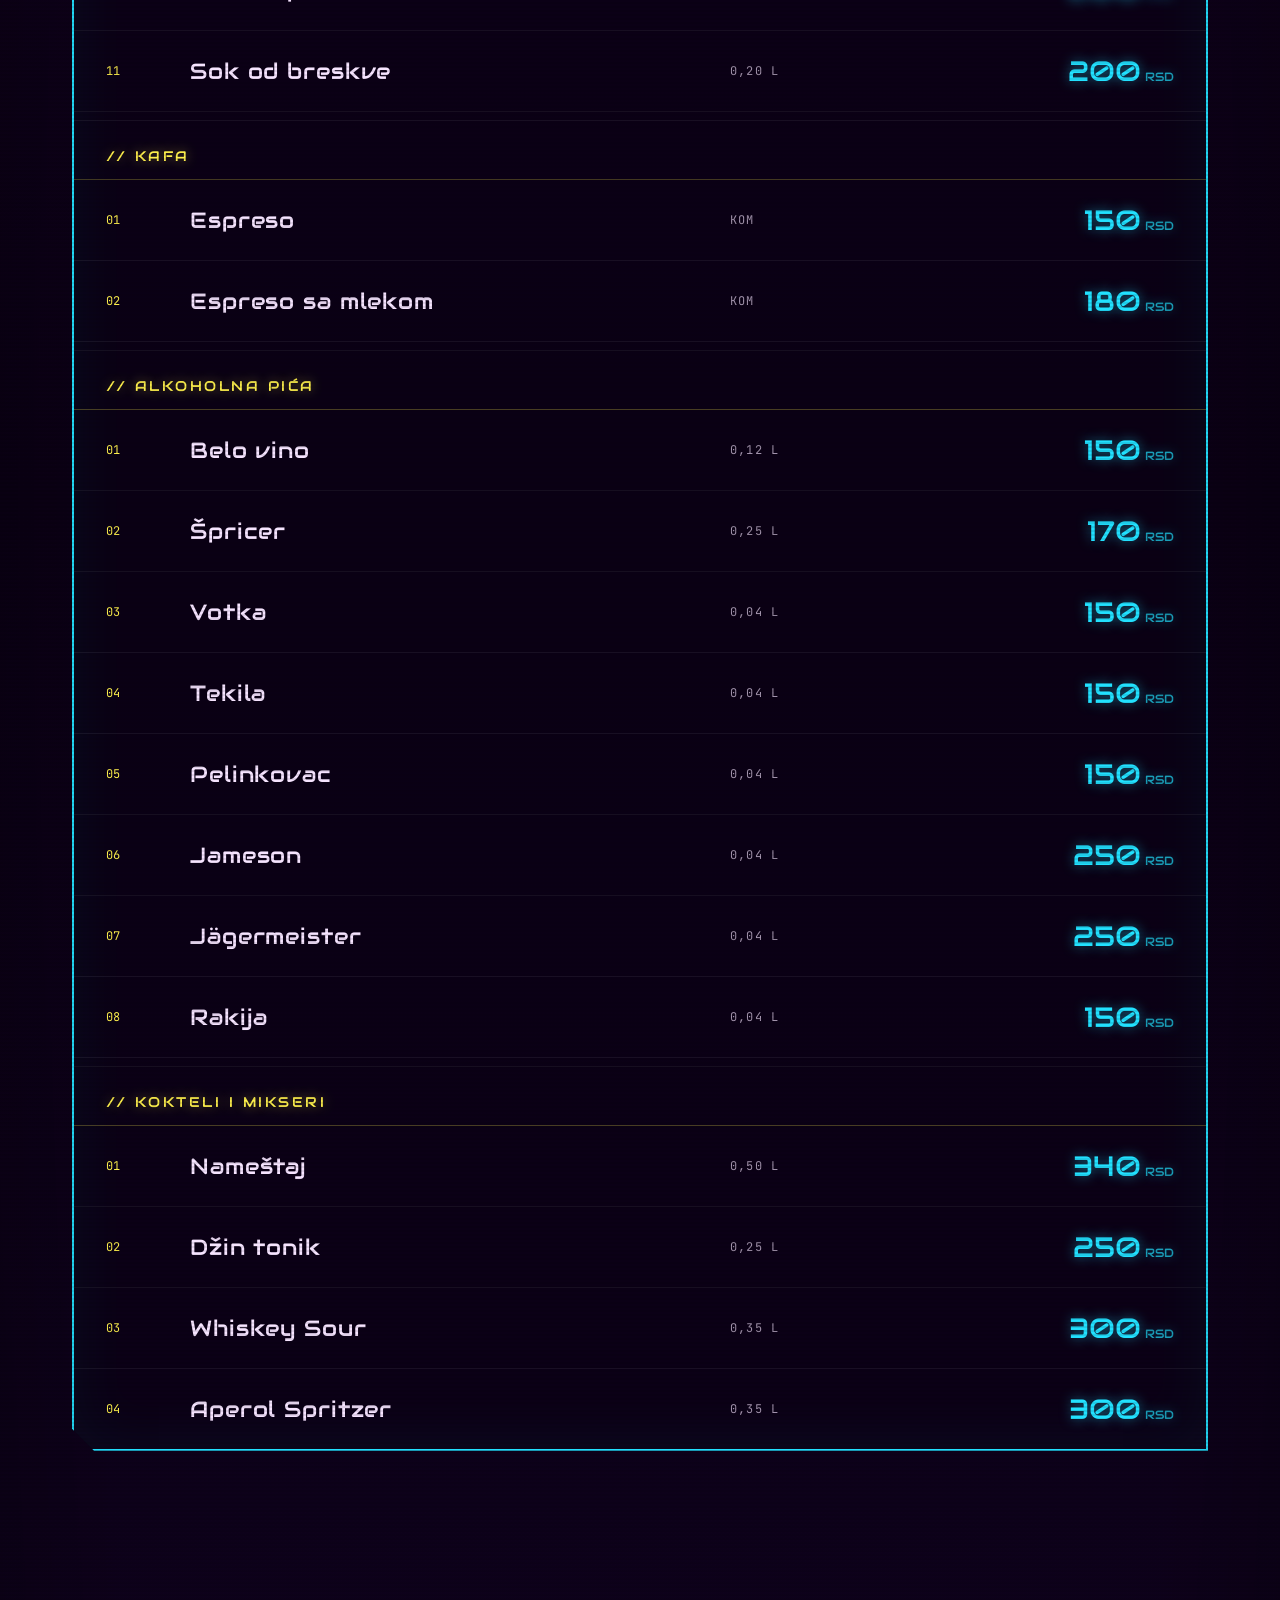
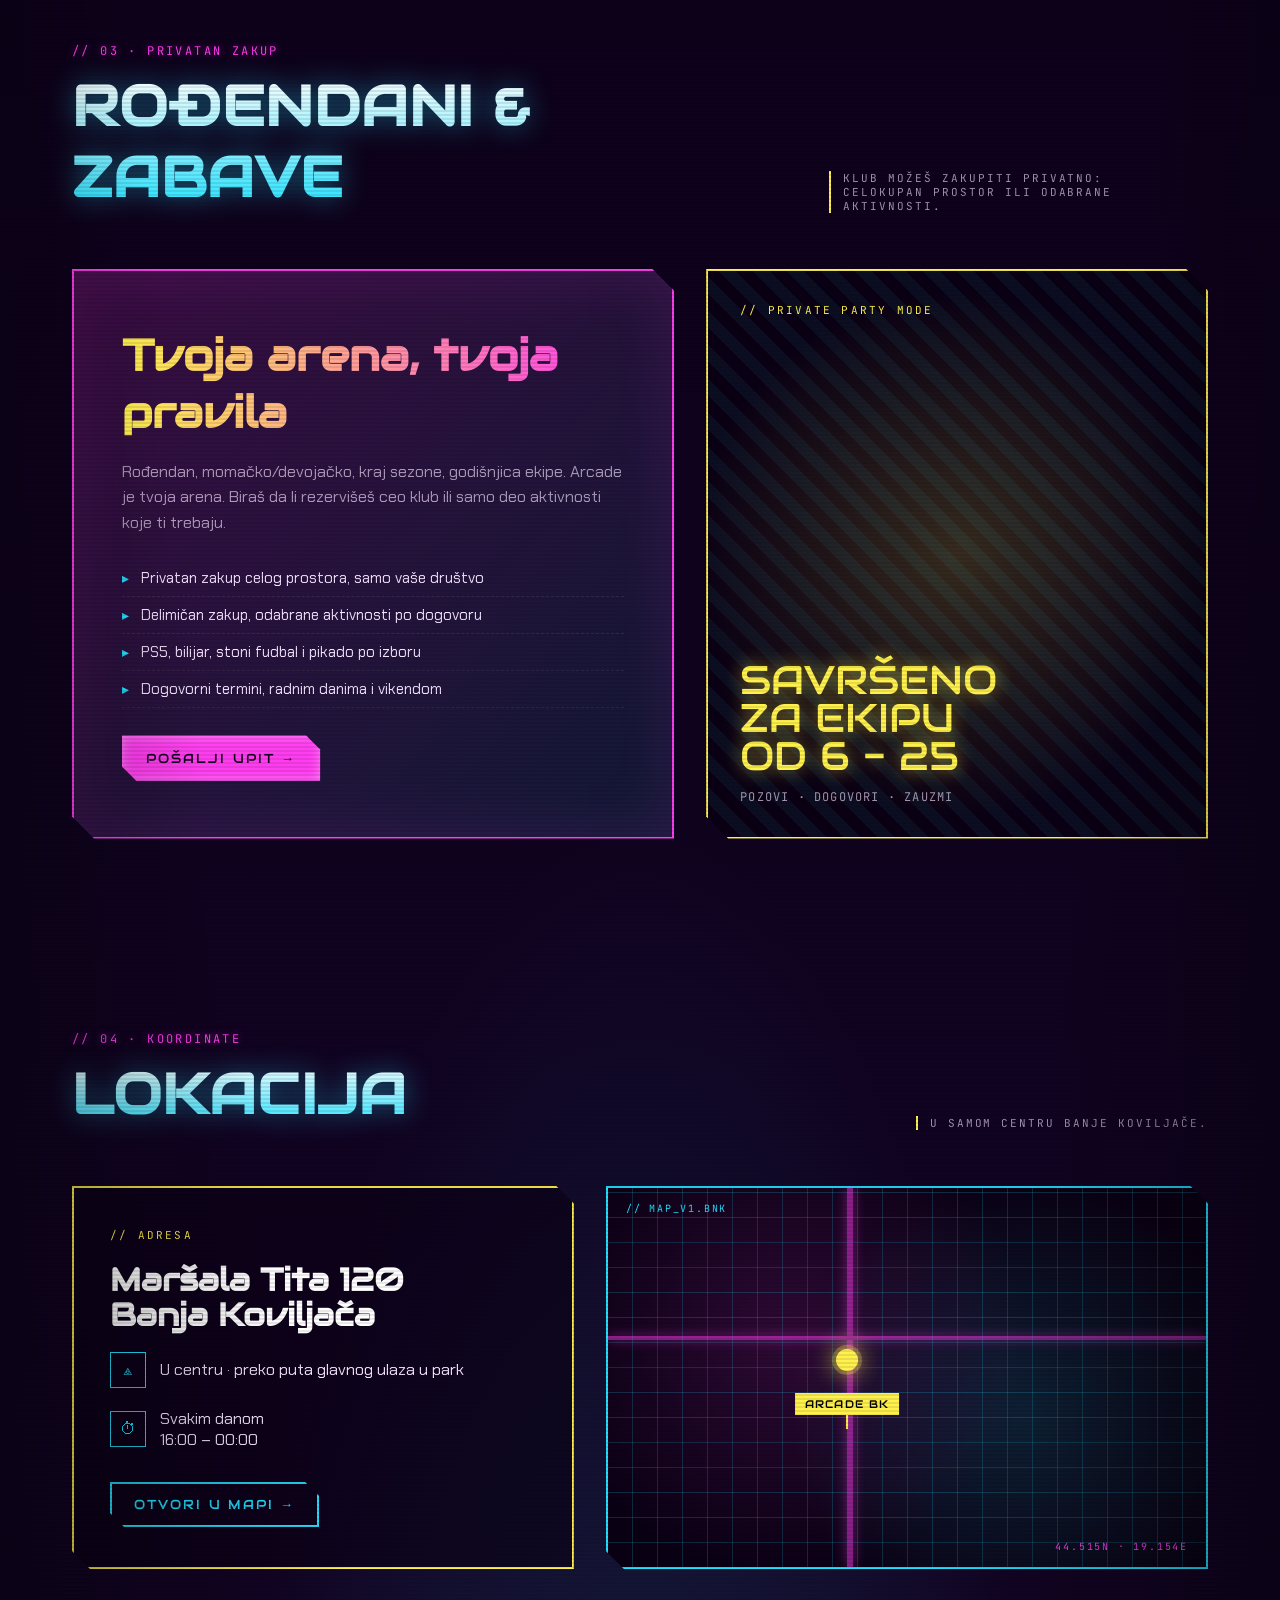
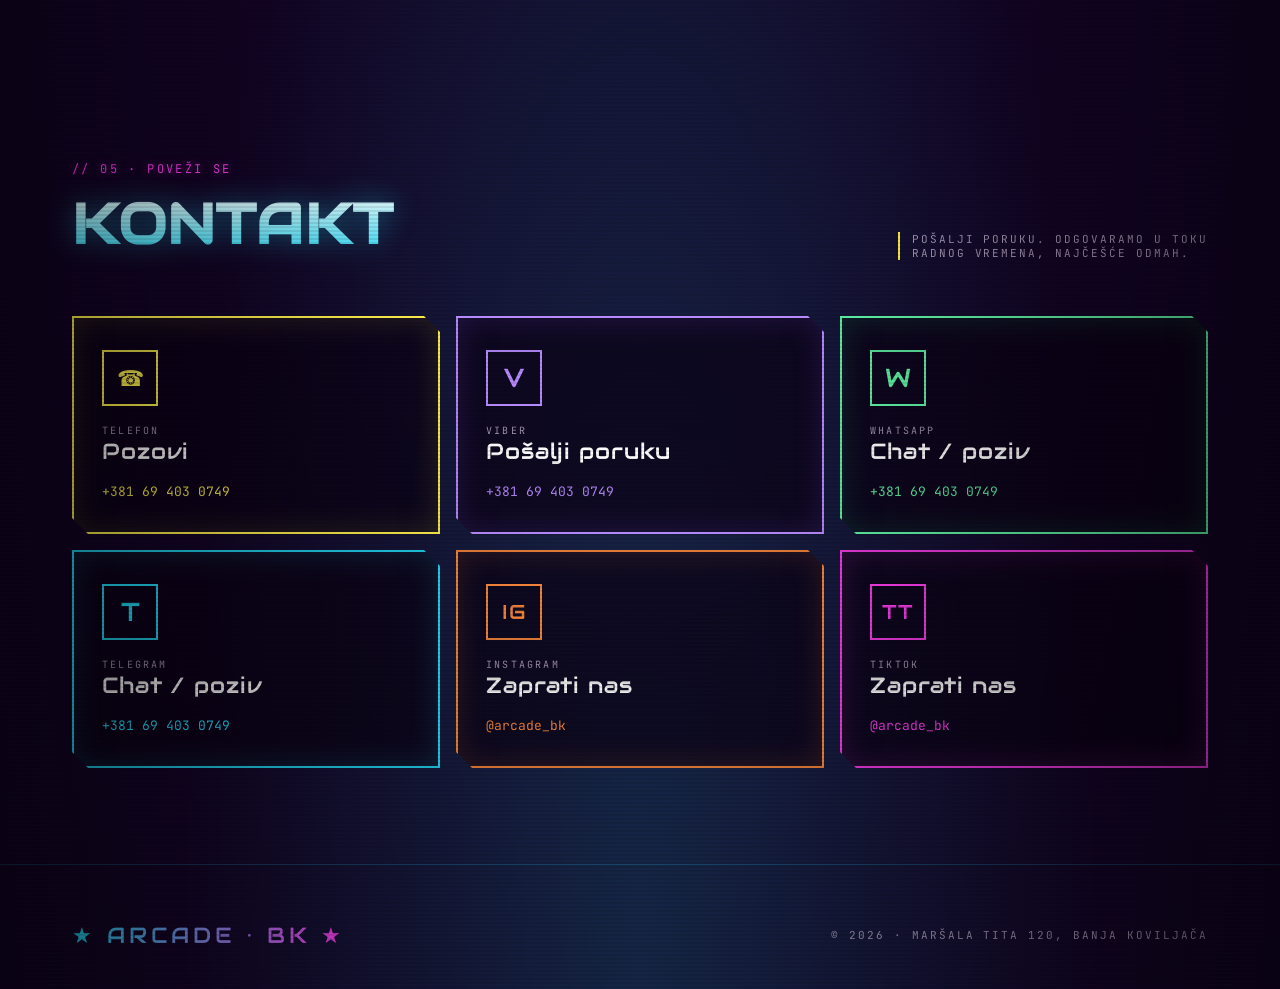
==== commit 5b746ce7: "Cenovnik: dodati Nameštaj (kokteli) i Špricer (alkoholna pića) Co-Authored-By: Claude Opus 5.5 <nore" ====
--- a/index.html
+++ b/index.html
@@ -377,36 +377,42 @@
         </div>
         <div class="pl-row">
             <div class="pl-id">02</div>
+            <div class="pl-name">Špricer</div>
+            <div class="pl-meta">0,25 l</div>
+            <div class="pl-price">170<span class="cur">RSD</span></div>
+        </div>
+        <div class="pl-row">
+            <div class="pl-id">03</div>
             <div class="pl-name">Votka</div>
             <div class="pl-meta">0,04 l</div>
             <div class="pl-price">150<span class="cur">RSD</span></div>
         </div>
         <div class="pl-row">
-            <div class="pl-id">03</div>
+            <div class="pl-id">04</div>
             <div class="pl-name">Tekila</div>
             <div class="pl-meta">0,04 l</div>
             <div class="pl-price">150<span class="cur">RSD</span></div>
         </div>
         <div class="pl-row">
-            <div class="pl-id">04</div>
+            <div class="pl-id">05</div>
             <div class="pl-name">Pelinkovac</div>
             <div class="pl-meta">0,04 l</div>
             <div class="pl-price">150<span class="cur">RSD</span></div>
         </div>
         <div class="pl-row">
-            <div class="pl-id">05</div>
+            <div class="pl-id">06</div>
             <div class="pl-name">Jameson</div>
             <div class="pl-meta">0,04 l</div>
             <div class="pl-price">250<span class="cur">RSD</span></div>
         </div>
         <div class="pl-row">
-            <div class="pl-id">06</div>
+            <div class="pl-id">07</div>
             <div class="pl-name">Jägermeister</div>
             <div class="pl-meta">0,04 l</div>
             <div class="pl-price">250<span class="cur">RSD</span></div>
         </div>
         <div class="pl-row">
-            <div class="pl-id">07</div>
+            <div class="pl-id">08</div>
             <div class="pl-name">Rakija</div>
             <div class="pl-meta">0,04 l</div>
             <div class="pl-price">150<span class="cur">RSD</span></div>
@@ -415,18 +421,24 @@
         <div class="pl-group">// KOKTELI I MIKSERI</div>
         <div class="pl-row">
             <div class="pl-id">01</div>
+            <div class="pl-name">Nameštaj</div>
+            <div class="pl-meta">0,50 l</div>
+            <div class="pl-price">340<span class="cur">RSD</span></div>
+        </div>
+        <div class="pl-row">
+            <div class="pl-id">02</div>
             <div class="pl-name">Džin tonik</div>
             <div class="pl-meta">0,25 l</div>
             <div class="pl-price">250<span class="cur">RSD</span></div>
         </div>
         <div class="pl-row">
-            <div class="pl-id">02</div>
+            <div class="pl-id">03</div>
             <div class="pl-name">Whiskey Sour</div>
             <div class="pl-meta">0,35 l</div>
             <div class="pl-price">300<span class="cur">RSD</span></div>
         </div>
         <div class="pl-row">
-            <div class="pl-id">03</div>
+            <div class="pl-id">04</div>
             <div class="pl-name">Aperol Spritzer</div>
             <div class="pl-meta">0,35 l</div>
             <div class="pl-price">300<span class="cur">RSD</span></div>
